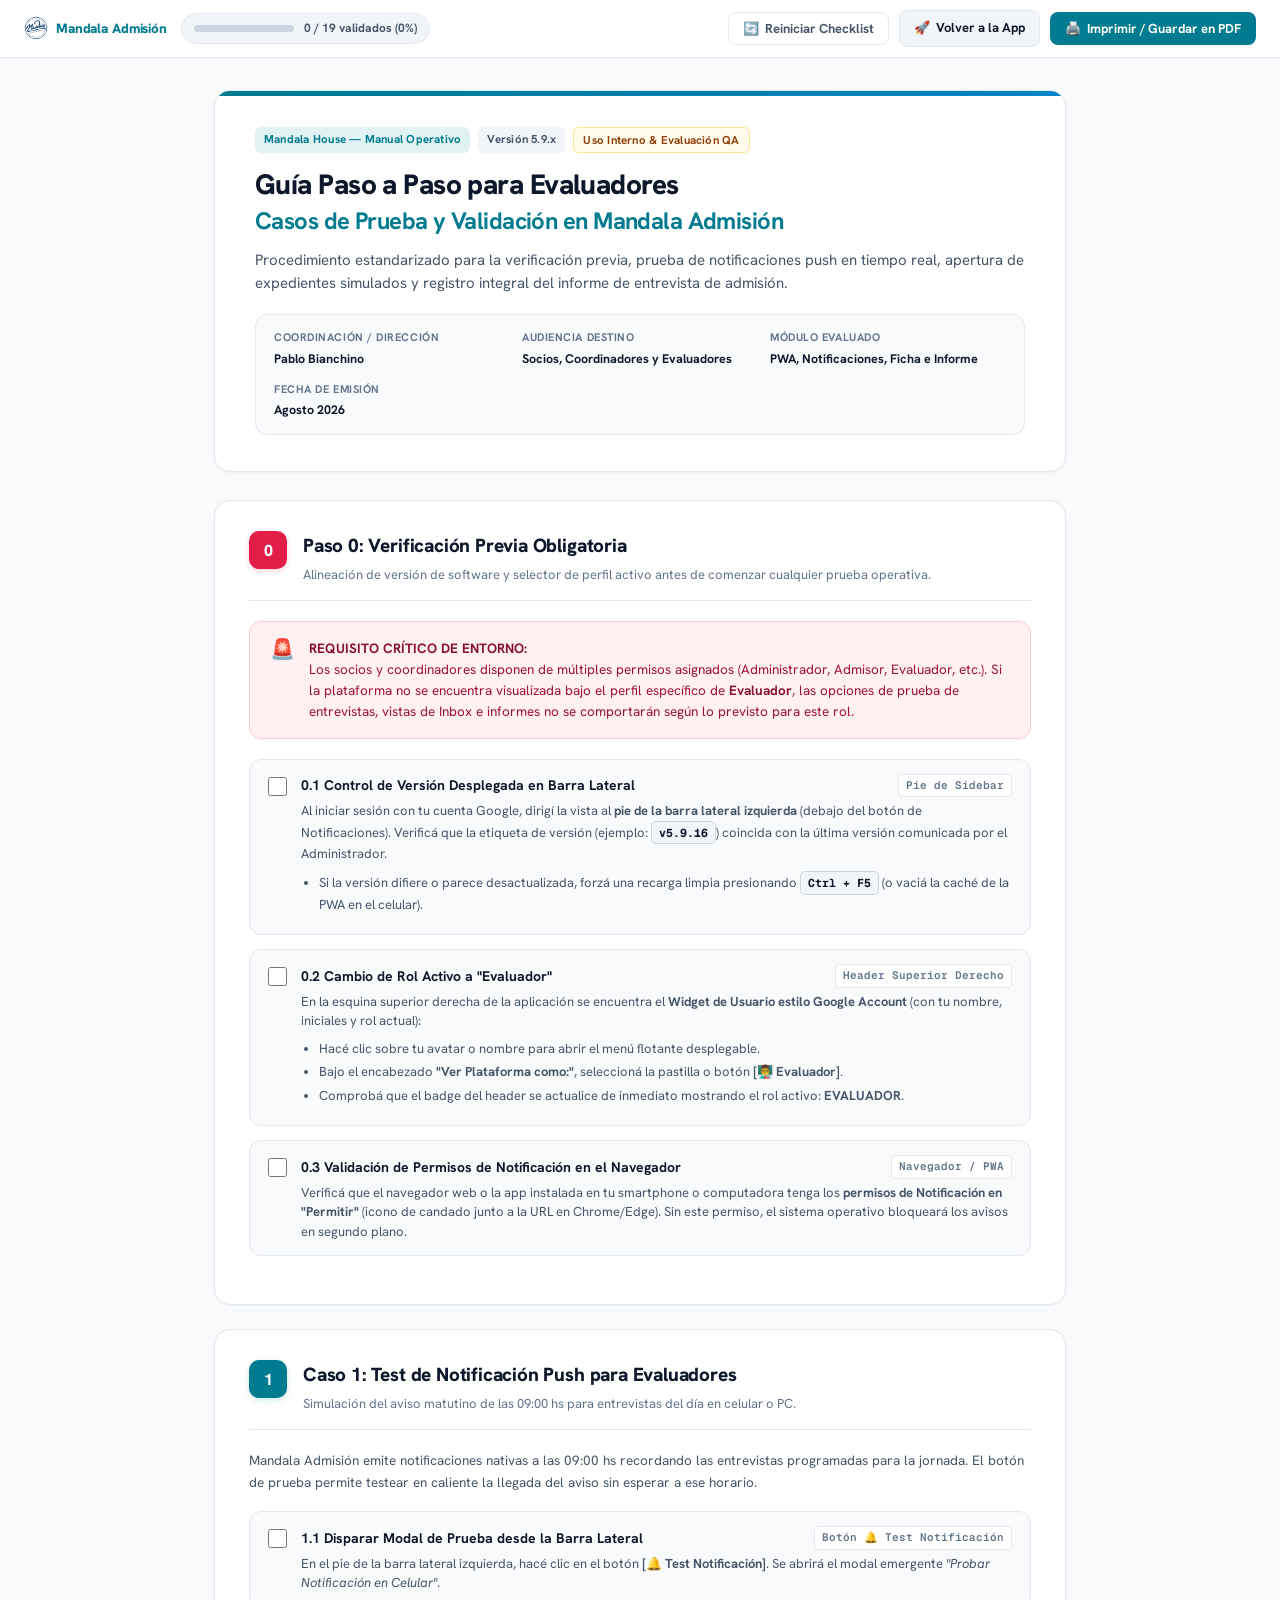
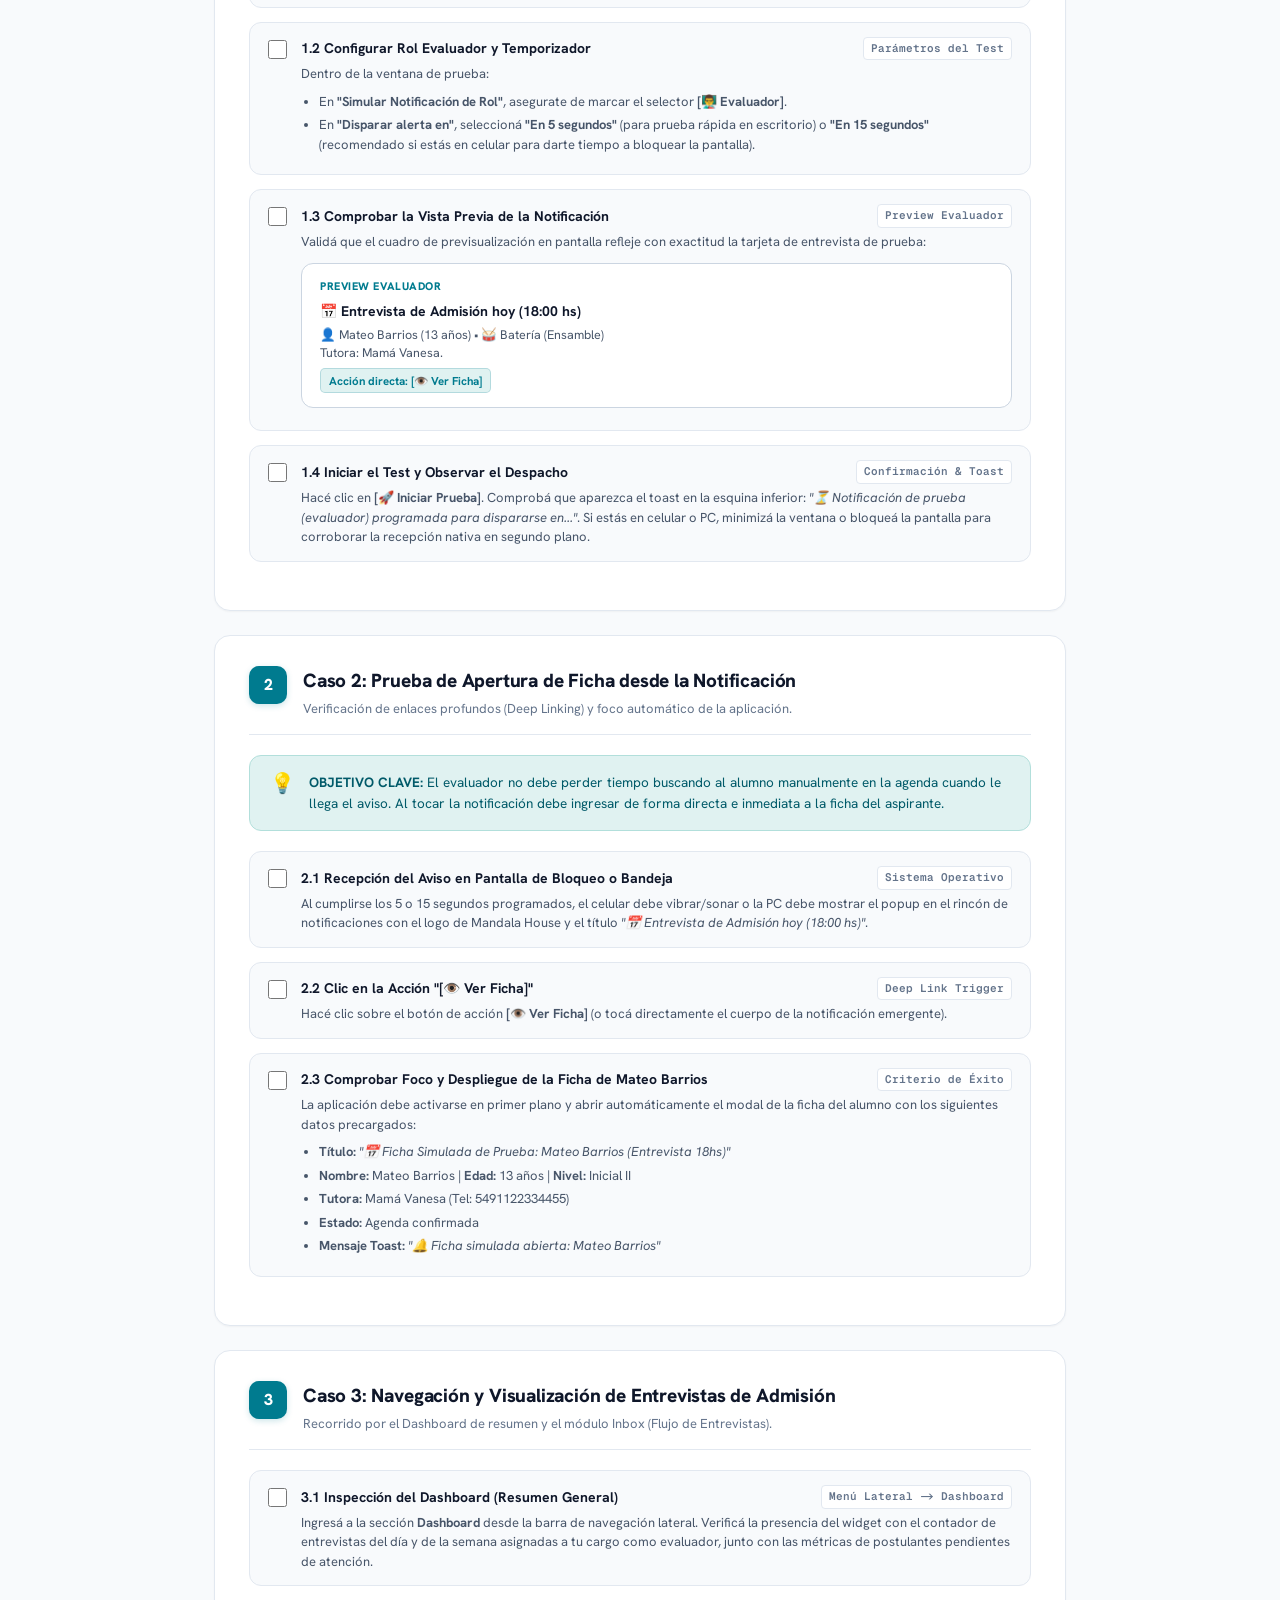
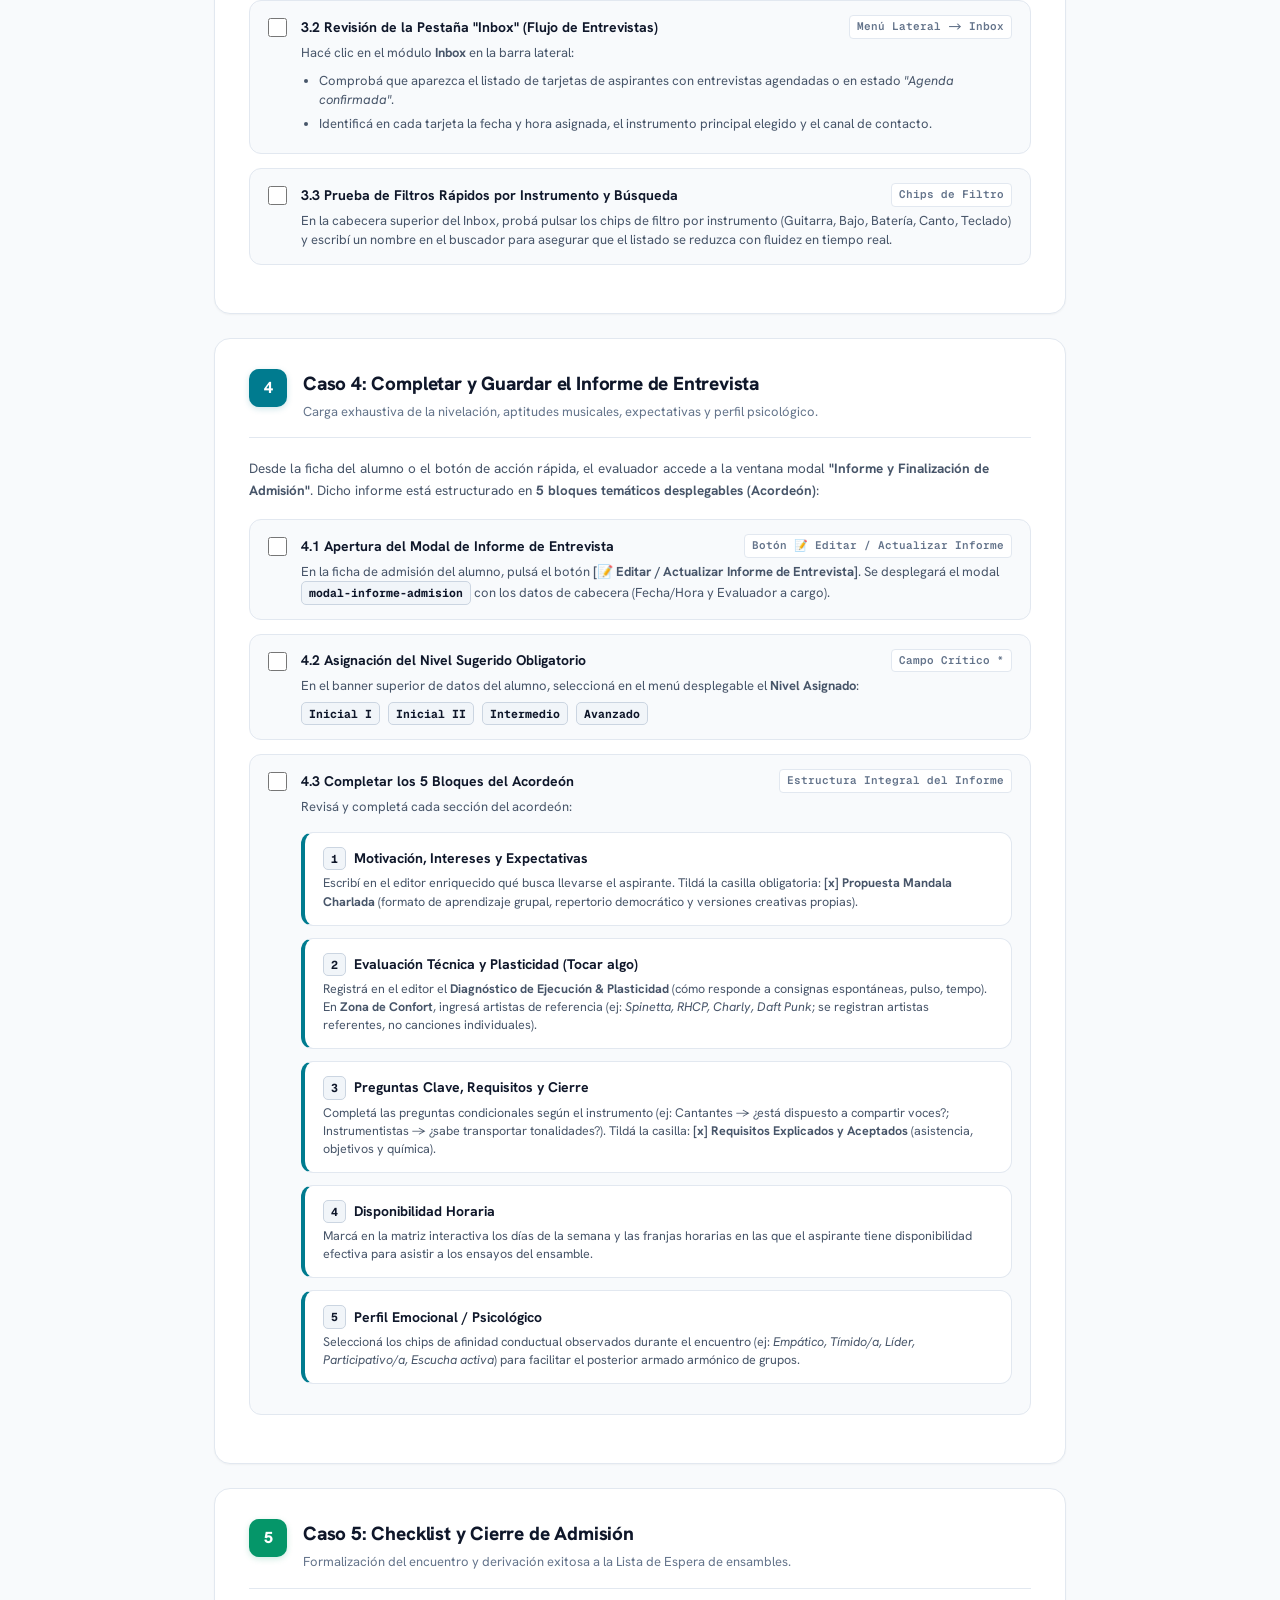
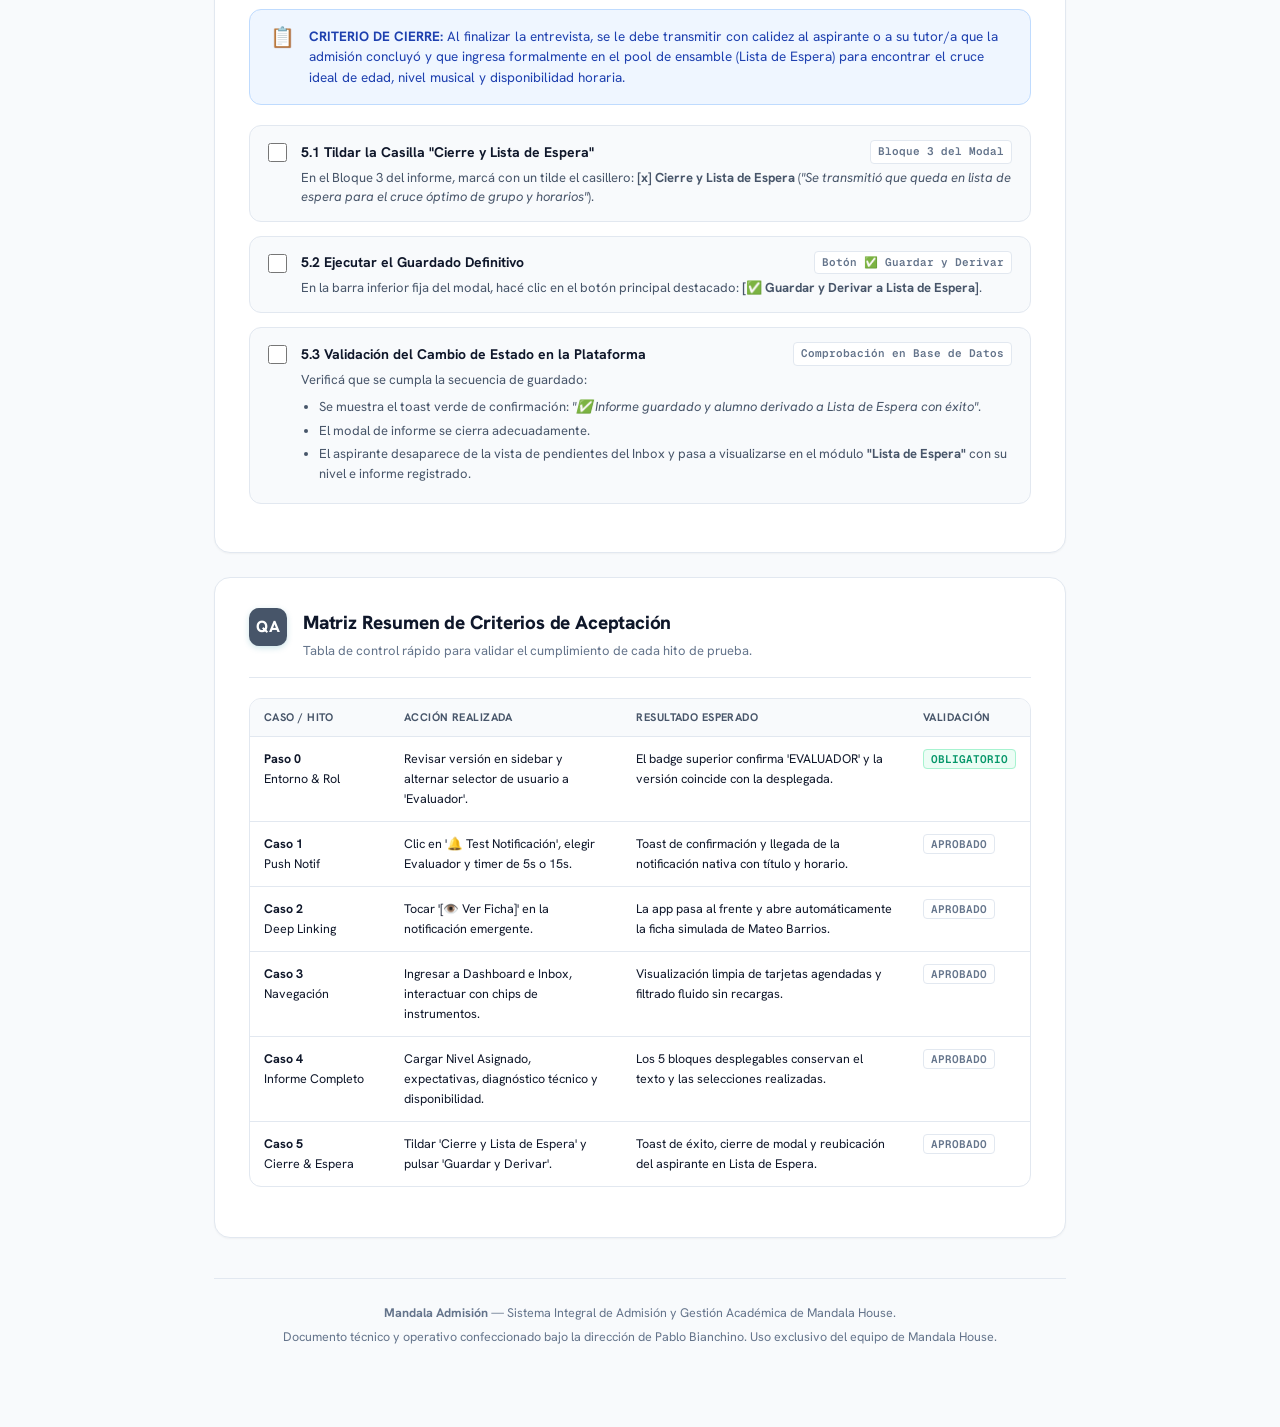
==== guia-evaluadores.html @ 327f8a22 "deploy: v5.9.17 - Apertura reactiva via postMessage en notificaciones móviles, remocion de auto-relo" ====
<!DOCTYPE html>
<html lang="es">
<head>
    <meta charset="UTF-8">
    <meta name="viewport" content="width=device-width, initial-scale=1.0">
    <title>Guía Paso a Paso para Evaluadores — Mandala Admisión</title>
    
    <link rel="icon" href="logo.png" type="image/png">
    
    <!-- Tipografía Google Fonts Moderna -->
    <link rel="preconnect" href="https://fonts.googleapis.com">
    <link rel="preconnect" href="https://fonts.gstatic.com" crossorigin>
    <link href="https://fonts.googleapis.com/css2?family=Hanken+Grotesk:wght@400;500;600;700;800&family=Geist+Mono:wght@400;500;700&display=swap" rel="stylesheet">
    
    <style>
        :root {
            --bg-main: #f8fafc;
            --bg-card: #ffffff;
            --border-color: #e2e8f0;
            --border-strong: #cbd5e1;
            --text-main: #0f172a;
            --text-secondary: #475569;
            --text-muted: #64748b;
            --text-light: #94a3b8;
            
            /* Mandala House Colors */
            --teal: #007b8f;
            --teal-dark: #005a69;
            --teal-light: #e0f2f1;
            --teal-glow: rgba(0, 123, 143, 0.12);
            --amber-bg: #fffbeb;
            --amber-border: #fde68a;
            --amber-text: #92400e;
            --blue-bg: #eff6ff;
            --blue-border: #bfdbfe;
            --blue-text: #1e40af;
            --emerald-bg: #ecfdf5;
            --emerald-border: #a7f3d0;
            --emerald-text: #065f46;
            --purple-bg: #faf5ff;
            --purple-border: #e9d5ff;
            --purple-text: #6b21a8;
            
            --radius-sm: 8px;
            --radius-md: 12px;
            --radius-lg: 16px;
            --shadow-sm: 0 1px 2px rgba(0, 0, 0, 0.04);
            --shadow-md: 0 4px 12px rgba(0, 0, 0, 0.05);
            --shadow-lg: 0 10px 25px rgba(0, 0, 0, 0.08);
        }

        * {
            box-sizing: border-box;
            margin: 0;
            padding: 0;
        }

        body {
            font-family: 'Hanken Grotesk', -apple-system, BlinkMacSystemFont, 'Segoe UI', Roboto, sans-serif;
            background-color: var(--bg-main);
            color: var(--text-main);
            line-height: 1.6;
            font-size: 14.5px;
            -webkit-font-smoothing: antialiased;
            padding-bottom: 80px;
        }

        code, pre, .mono {
            font-family: 'Geist Mono', monospace;
        }

        /* Top Sticky Floating Bar */
        .top-action-bar {
            position: sticky;
            top: 0;
            z-index: 1000;
            background: rgba(255, 255, 255, 0.92);
            backdrop-filter: blur(10px);
            border-bottom: 1px solid var(--border-color);
            padding: 10px 24px;
            display: flex;
            align-items: center;
            justify-content: space-between;
            gap: 16px;
            box-shadow: var(--shadow-sm);
        }

        .bar-left {
            display: flex;
            align-items: center;
            gap: 14px;
        }

        .brand-badge {
            display: flex;
            align-items: center;
            gap: 8px;
            font-weight: 800;
            font-size: 13.5px;
            color: var(--teal);
            letter-spacing: -0.01em;
        }

        .brand-badge img {
            width: 24px;
            height: 24px;
            border-radius: 6px;
            object-fit: cover;
        }

        .progress-wrapper {
            display: flex;
            align-items: center;
            gap: 10px;
            background: #f1f5f9;
            padding: 5px 12px;
            border-radius: 20px;
            border: 1px solid var(--border-color);
        }

        .progress-bar-track {
            width: 100px;
            height: 7px;
            background: #cbd5e1;
            border-radius: 10px;
            overflow: hidden;
        }

        .progress-bar-fill {
            height: 100%;
            background: var(--teal);
            width: 0%;
            transition: width 0.3s ease;
            border-radius: 10px;
        }

        .progress-text {
            font-size: 12px;
            font-weight: 700;
            color: var(--text-secondary);
        }

        .bar-actions {
            display: flex;
            align-items: center;
            gap: 10px;
        }

        .btn-action {
            display: inline-flex;
            align-items: center;
            gap: 6px;
            padding: 7px 14px;
            border-radius: 8px;
            font-size: 13px;
            font-weight: 700;
            font-family: inherit;
            cursor: pointer;
            transition: all 0.2s ease;
            border: 1px solid transparent;
            text-decoration: none;
        }

        .btn-print {
            background: var(--teal);
            color: #ffffff;
        }

        .btn-print:hover {
            background: var(--teal-dark);
            box-shadow: 0 2px 8px rgba(0, 123, 143, 0.25);
        }

        .btn-reset {
            background: #ffffff;
            color: var(--text-secondary);
            border-color: var(--border-color);
        }

        .btn-reset:hover {
            background: #f8fafc;
            color: var(--text-main);
        }

        .btn-back-app {
            background: #f1f5f9;
            color: var(--text-main);
            border-color: var(--border-color);
        }

        .btn-back-app:hover {
            background: #e2e8f0;
        }

        /* Container & Document Layout */
        .container {
            max-width: 900px;
            margin: 32px auto 0;
            padding: 0 24px;
        }

        /* Header Document Style Notion */
        .doc-header {
            background: #ffffff;
            border: 1px solid var(--border-color);
            border-radius: var(--radius-lg);
            padding: 36px 40px;
            margin-bottom: 28px;
            box-shadow: var(--shadow-sm);
            position: relative;
            overflow: hidden;
        }

        .doc-header::before {
            content: "";
            position: absolute;
            top: 0;
            left: 0;
            right: 0;
            height: 5px;
            background: linear-gradient(90deg, var(--teal), #0284c7);
        }

        .doc-meta-tags {
            display: flex;
            flex-wrap: wrap;
            gap: 8px;
            margin-bottom: 14px;
        }

        .meta-tag {
            font-size: 11.5px;
            font-weight: 700;
            padding: 3px 9px;
            border-radius: 6px;
            letter-spacing: 0.02em;
        }

        .tag-teal { background: var(--teal-light); color: var(--teal); }
        .tag-gray { background: #f1f5f9; color: var(--text-secondary); }
        .tag-amber { background: var(--amber-bg); color: var(--amber-text); border: 1px solid var(--amber-border); }

        .doc-title {
            font-size: 28px;
            font-weight: 800;
            color: var(--text-main);
            line-height: 1.25;
            margin-bottom: 12px;
            letter-spacing: -0.02em;
        }

        .doc-subtitle {
            font-size: 15px;
            color: var(--text-secondary);
            margin-bottom: 20px;
            line-height: 1.5;
        }

        .doc-info-grid {
            display: grid;
            grid-template-columns: repeat(auto-fit, minmax(200px, 1fr));
            gap: 12px;
            background: #f8fafc;
            border: 1px solid var(--border-color);
            border-radius: var(--radius-md);
            padding: 14px 18px;
            font-size: 12.5px;
        }

        .info-col strong {
            display: block;
            color: var(--text-muted);
            font-size: 11px;
            text-transform: uppercase;
            letter-spacing: 0.05em;
            margin-bottom: 2px;
        }

        .info-col span {
            color: var(--text-main);
            font-weight: 700;
        }

        /* Callouts / Alerts Notion Style */
        .callout {
            border-radius: var(--radius-md);
            padding: 16px 20px;
            margin: 20px 0;
            display: flex;
            gap: 14px;
            align-items: flex-start;
            border: 1px solid;
            font-size: 13.5px;
            line-height: 1.55;
        }

        .callout-icon {
            font-size: 20px;
            line-height: 1;
            flex-shrink: 0;
            margin-top: 1px;
        }

        .callout-content {
            flex-grow: 1;
        }

        .callout-critical {
            background: #fff1f2;
            border-color: #fecdd3;
            color: #9f1239;
        }
        .callout-critical strong { color: #881337; }

        .callout-warning {
            background: var(--amber-bg);
            border-color: var(--amber-border);
            color: var(--amber-text);
        }

        .callout-tip {
            background: var(--teal-light);
            border-color: #b2dfdb;
            color: var(--teal-dark);
        }

        .callout-info {
            background: var(--blue-bg);
            border-color: var(--blue-border);
            color: var(--blue-text);
        }

        /* Section Cards */
        .guide-section {
            background: var(--bg-card);
            border: 1px solid var(--border-color);
            border-radius: var(--radius-lg);
            padding: 30px 34px;
            margin-bottom: 24px;
            box-shadow: var(--shadow-sm);
            transition: border-color 0.2s ease;
        }

        .guide-section:hover {
            border-color: var(--border-strong);
        }

        .section-header {
            display: flex;
            align-items: flex-start;
            gap: 16px;
            margin-bottom: 20px;
            padding-bottom: 16px;
            border-bottom: 1px solid var(--border-color);
        }

        .section-badge {
            width: 38px;
            height: 38px;
            border-radius: 10px;
            background: var(--teal);
            color: #ffffff;
            display: flex;
            align-items: center;
            justify-content: center;
            font-weight: 800;
            font-size: 16px;
            flex-shrink: 0;
            box-shadow: 0 2px 6px rgba(0, 123, 143, 0.2);
        }

        .section-badge.critical {
            background: #e11d48;
            box-shadow: 0 2px 6px rgba(225, 29, 72, 0.2);
        }

        .section-badge.success {
            background: #059669;
            box-shadow: 0 2px 6px rgba(5, 150, 105, 0.2);
        }

        .section-title-wrap {
            flex-grow: 1;
        }

        .section-title {
            font-size: 19px;
            font-weight: 800;
            color: var(--text-main);
            margin-bottom: 4px;
            letter-spacing: -0.01em;
        }

        .section-subtitle {
            font-size: 13px;
            color: var(--text-muted);
            line-height: 1.4;
        }

        /* Step Item & Interactive Checkboxes */
        .step-list {
            display: flex;
            flex-direction: column;
            gap: 14px;
            margin: 18px 0;
        }

        .step-item {
            display: flex;
            gap: 14px;
            align-items: flex-start;
            padding: 14px 18px;
            background: #f8fafc;
            border: 1px solid var(--border-color);
            border-radius: var(--radius-md);
            transition: all 0.2s ease;
        }

        .step-item:hover {
            background: #ffffff;
            border-color: #cbd5e1;
            box-shadow: var(--shadow-sm);
        }

        .step-item.checked {
            background: #f0fdf4;
            border-color: #bbf7d0;
        }

        .step-item.checked .step-label {
            color: #166534;
        }

        .step-checkbox {
            margin-top: 3px;
            width: 19px;
            height: 19px;
            cursor: pointer;
            accent-color: var(--teal);
            flex-shrink: 0;
        }

        .step-body {
            flex-grow: 1;
        }

        .step-label {
            font-size: 14px;
            font-weight: 700;
            color: var(--text-main);
            margin-bottom: 4px;
            display: flex;
            align-items: center;
            justify-content: space-between;
            gap: 10px;
        }

        .step-tag {
            font-size: 11px;
            font-weight: 600;
            font-family: 'Geist Mono', monospace;
            background: #ffffff;
            border: 1px solid var(--border-color);
            padding: 2px 7px;
            border-radius: 4px;
            color: var(--text-muted);
        }

        .step-item.checked .step-tag {
            background: #dcfce7;
            border-color: #86efac;
            color: #15803d;
        }

        .step-desc {
            font-size: 13px;
            color: var(--text-secondary);
            line-height: 1.5;
        }

        .step-desc ul {
            margin: 8px 0 6px 18px;
        }

        .step-desc li {
            margin-bottom: 4px;
        }

        /* Mockup Visual Boxes */
        .mockup-box {
            background: #ffffff;
            border: 1px solid #cbd5e1;
            border-radius: var(--radius-md);
            padding: 14px 18px;
            margin: 12px 0 8px;
            font-size: 13px;
        }

        .mockup-header {
            font-size: 11px;
            font-weight: 800;
            text-transform: uppercase;
            letter-spacing: 0.05em;
            color: var(--teal);
            margin-bottom: 6px;
            display: flex;
            align-items: center;
            gap: 6px;
        }

        .mockup-title {
            font-size: 14px;
            font-weight: 700;
            color: var(--text-main);
            margin-bottom: 4px;
        }

        .mockup-body {
            font-size: 12.5px;
            color: var(--text-secondary);
            line-height: 1.45;
        }

        .mockup-action-badge {
            display: inline-block;
            margin-top: 6px;
            font-size: 11.5px;
            font-weight: 700;
            color: var(--teal);
            background: var(--teal-light);
            padding: 3px 8px;
            border-radius: 5px;
            border: 1px solid rgba(0, 123, 143, 0.2);
        }

        .pill-key {
            display: inline-block;
            background: #f1f5f9;
            border: 1px solid #cbd5e1;
            border-radius: 5px;
            padding: 2px 7px;
            font-size: 11.5px;
            font-weight: 700;
            color: var(--text-main);
            font-family: 'Geist Mono', monospace;
        }

        /* Accordion Structure Grid (Bloques del Informe) */
        .accordion-grid {
            display: grid;
            grid-template-columns: 1fr;
            gap: 12px;
            margin: 16px 0;
        }

        .accordion-item-card {
            border: 1px solid var(--border-color);
            border-radius: var(--radius-md);
            padding: 14px 18px;
            background: #ffffff;
            border-left: 4px solid var(--teal);
        }

        .accordion-item-card h4 {
            font-size: 14px;
            font-weight: 700;
            color: var(--text-main);
            margin-bottom: 4px;
            display: flex;
            align-items: center;
            gap: 8px;
        }

        .accordion-item-card p {
            font-size: 12.5px;
            color: var(--text-secondary);
            line-height: 1.45;
            margin: 0;
        }

        /* QA Matrix Table */
        .qa-table-wrap {
            overflow-x: auto;
            margin: 20px 0;
            border: 1px solid var(--border-color);
            border-radius: var(--radius-md);
        }

        .qa-table {
            width: 100%;
            border-collapse: collapse;
            font-size: 12.5px;
            text-align: left;
        }

        .qa-table th {
            background: #f8fafc;
            padding: 10px 14px;
            font-weight: 700;
            color: var(--text-secondary);
            border-bottom: 1px solid var(--border-color);
            text-transform: uppercase;
            font-size: 11px;
            letter-spacing: 0.04em;
        }

        .qa-table td {
            padding: 12px 14px;
            border-bottom: 1px solid var(--border-color);
            color: var(--text-main);
            vertical-align: top;
        }

        .qa-table tr:last-child td {
            border-bottom: none;
        }

        .qa-table tr:hover td {
            background: #fcfdfe;
        }

        /* Footer */
        .guide-footer {
            margin-top: 40px;
            text-align: center;
            font-size: 12.5px;
            color: var(--text-muted);
            border-top: 1px solid var(--border-color);
            padding-top: 24px;
        }

        /* PRINT STYLES OPTIMIZATION FOR CLEAN A4 PDF */
        @media print {
            @page {
                size: A4 portrait;
                margin: 14mm 12mm 14mm 12mm;
            }

            body {
                background: #ffffff !important;
                color: #000000 !important;
                font-size: 11pt;
                line-height: 1.4;
                padding: 0 !important;
            }

            .top-action-bar, 
            .btn-action, 
            .bar-actions,
            .progress-wrapper,
            #btn-reiniciar-flotante {
                display: none !important;
            }

            .container {
                max-width: 100% !important;
                margin: 0 !important;
                padding: 0 !important;
            }

            .doc-header {
                border: 1px solid #ccc !important;
                border-radius: 8px !important;
                padding: 14px 18px !important;
                margin-bottom: 14px !important;
                box-shadow: none !important;
                page-break-inside: avoid;
            }

            .doc-title {
                font-size: 18pt !important;
                margin-bottom: 6px !important;
            }

            .doc-subtitle {
                font-size: 10.5pt !important;
                margin-bottom: 10px !important;
            }

            .doc-info-grid {
                padding: 6px 10px !important;
                gap: 8px !important;
                background: #f9f9f9 !important;
                border-color: #ddd !important;
            }

            .guide-section {
                border: 1px solid #ccc !important;
                border-radius: 8px !important;
                padding: 14px 16px !important;
                margin-bottom: 14px !important;
                box-shadow: none !important;
                page-break-inside: avoid;
            }

            .section-header {
                margin-bottom: 10px !important;
                padding-bottom: 8px !important;
            }

            .section-badge {
                width: 28px !important;
                height: 28px !important;
                font-size: 12pt !important;
                -webkit-print-color-adjust: exact;
                print-color-adjust: exact;
            }

            .section-title {
                font-size: 13.5pt !important;
            }

            .callout {
                border: 1px solid #ccc !important;
                padding: 8px 12px !important;
                margin: 8px 0 !important;
                page-break-inside: avoid;
                -webkit-print-color-adjust: exact;
                print-color-adjust: exact;
            }

            .step-item {
                padding: 6px 10px !important;
                background: #ffffff !important;
                border: 1px solid #ddd !important;
                page-break-inside: avoid;
                margin-bottom: 5px !important;
            }

            .step-checkbox {
                width: 14px !important;
                height: 14px !important;
            }

            .mockup-box {
                border: 1px solid #aaa !important;
                padding: 6px 10px !important;
                page-break-inside: avoid;
            }

            .accordion-item-card {
                padding: 6px 10px !important;
                border-left-width: 3px !important;
                page-break-inside: avoid;
            }

            .qa-table th, .qa-table td {
                padding: 5px 8px !important;
                font-size: 9pt !important;
            }

            .guide-footer {
                margin-top: 16px !important;
                padding-top: 10px !important;
                font-size: 8.5pt !important;
            }
        }
    </style>
</head>
<body>

    <!-- BARRA SUPERIOR FIJA / ACCIONES RÁPIDAS -->
    <header class="top-action-bar">
        <div class="bar-left">
            <div class="brand-badge">
                <img src="logo.png" alt="Logo" onerror="this.style.display='none'">
                <span>Mandala Admisión</span>
            </div>
            <div class="progress-wrapper">
                <div class="progress-bar-track">
                    <div class="progress-bar-fill" id="progress-fill"></div>
                </div>
                <span class="progress-text" id="progress-text">0 / 19 validados (0%)</span>
            </div>
        </div>

        <div class="bar-actions">
            <button type="button" class="btn-action btn-reset" onclick="resetChecklist()" title="Restablecer todas las casillas marcadas">
                <span>🔄</span> Reiniciar Checklist
            </button>
            <a href="index.html" class="btn-action btn-back-app" title="Ir a la aplicación Mandala Admisión">
                <span>🚀</span> Volver a la App
            </a>
            <button type="button" class="btn-action btn-print" onclick="window.print()" title="Generar PDF A4 o imprimir esta guía">
                <span>🖨️</span> Imprimir / Guardar en PDF
            </button>
        </div>
    </header>

    <div class="container">

        <!-- ENCABEZADO NOTION / GOOGLE STYLE -->
        <div class="doc-header">
            <div class="doc-meta-tags">
                <span class="meta-tag tag-teal">Mandala House — Manual Operativo</span>
                <span class="meta-tag tag-gray">Versión 5.9.x</span>
                <span class="meta-tag tag-amber">Uso Interno & Evaluación QA</span>
            </div>
            <h1 class="doc-title">Guía Paso a Paso para Evaluadores<br><span style="color:var(--teal); font-weight:700; font-size:0.85em;">Casos de Prueba y Validación en Mandala Admisión</span></h1>
            <p class="doc-subtitle">
                Procedimiento estandarizado para la verificación previa, prueba de notificaciones push en tiempo real, apertura de expedientes simulados y registro integral del informe de entrevista de admisión.
            </p>

            <div class="doc-info-grid">
                <div class="info-col">
                    <strong>Coordinación / Dirección</strong>
                    <span>Pablo Bianchino</span>
                </div>
                <div class="info-col">
                    <strong>Audiencia Destino</strong>
                    <span>Socios, Coordinadores y Evaluadores</span>
                </div>
                <div class="info-col">
                    <strong>Módulo Evaluado</strong>
                    <span>PWA, Notificaciones, Ficha e Informe</span>
                </div>
                <div class="info-col">
                    <strong>Fecha de Emisión</strong>
                    <span>Agosto 2026</span>
                </div>
            </div>
        </div>

        <!-- ============================================================== -->
        <!-- PASO 0: VERIFICACIÓN PREVIA (CRÍTICO) -->
        <!-- ============================================================== -->
        <section class="guide-section" id="paso-0">
            <div class="section-header">
                <div class="section-badge critical">0</div>
                <div class="section-title-wrap">
                    <h2 class="section-title">Paso 0: Verificación Previa Obligatoria</h2>
                    <p class="section-subtitle">Alineación de versión de software y selector de perfil activo antes de comenzar cualquier prueba operativa.</p>
                </div>
            </div>

            <div class="callout callout-critical">
                <div class="callout-icon">🚨</div>
                <div class="callout-content">
                    <strong>REQUISITO CRÍTICO DE ENTORNO:</strong><br>
                    Los socios y coordinadores disponen de múltiples permisos asignados (Administrador, Admisor, Evaluador, etc.). Si la plataforma no se encuentra visualizada bajo el perfil específico de <strong>Evaluador</strong>, las opciones de prueba de entrevistas, vistas de Inbox e informes no se comportarán según lo previsto para este rol.
                </div>
            </div>

            <div class="step-list">
                <!-- 0.1 -->
                <div class="step-item" id="item-0-1">
                    <input type="checkbox" class="step-checkbox" onchange="toggleStep('item-0-1')">
                    <div class="step-body">
                        <div class="step-label">
                            <span>0.1 Control de Versión Desplegada en Barra Lateral</span>
                            <span class="step-tag">Pie de Sidebar</span>
                        </div>
                        <div class="step-desc">
                            Al iniciar sesión con tu cuenta Google, dirigí la vista al <strong>pie de la barra lateral izquierda</strong> (debajo del botón de Notificaciones). Verificá que la etiqueta de versión (ejemplo: <span class="pill-key">v5.9.16</span>) coincida con la última versión comunicada por el Administrador.
                            <ul>
                                <li>Si la versión difiere o parece desactualizada, forzá una recarga limpia presionando <span class="pill-key">Ctrl + F5</span> (o vaciá la caché de la PWA en el celular).</li>
                            </ul>
                        </div>
                    </div>
                </div>

                <!-- 0.2 -->
                <div class="step-item" id="item-0-2">
                    <input type="checkbox" class="step-checkbox" onchange="toggleStep('item-0-2')">
                    <div class="step-body">
                        <div class="step-label">
                            <span>0.2 Cambio de Rol Activo a "Evaluador"</span>
                            <span class="step-tag">Header Superior Derecho</span>
                        </div>
                        <div class="step-desc">
                            En la esquina superior derecha de la aplicación se encuentra el <strong>Widget de Usuario estilo Google Account</strong> (con tu nombre, iniciales y rol actual):
                            <ul>
                                <li>Hacé clic sobre tu avatar o nombre para abrir el menú flotante desplegable.</li>
                                <li>Bajo el encabezado <strong>"Ver Plataforma como:"</strong>, seleccioná la pastilla o botón <strong>[👨‍🏫 Evaluador]</strong>.</li>
                                <li>Comprobá que el badge del header se actualice de inmediato mostrando el rol activo: <strong>EVALUADOR</strong>.</li>
                            </ul>
                        </div>
                    </div>
                </div>

                <!-- 0.3 -->
                <div class="step-item" id="item-0-3">
                    <input type="checkbox" class="step-checkbox" onchange="toggleStep('item-0-3')">
                    <div class="step-body">
                        <div class="step-label">
                            <span>0.3 Validación de Permisos de Notificación en el Navegador</span>
                            <span class="step-tag">Navegador / PWA</span>
                        </div>
                        <div class="step-desc">
                            Verificá que el navegador web o la app instalada en tu smartphone o computadora tenga los <strong>permisos de Notificación en "Permitir"</strong> (icono de candado junto a la URL en Chrome/Edge). Sin este permiso, el sistema operativo bloqueará los avisos en segundo plano.
                        </div>
                    </div>
                </div>
            </div>
        </section>

        <!-- ============================================================== -->
        <!-- CASO 1: TEST DE NOTIFICACIÓN PUSH -->
        <!-- ============================================================== -->
        <section class="guide-section" id="caso-1">
            <div class="section-header">
                <div class="section-badge">1</div>
                <div class="section-title-wrap">
                    <h2 class="section-title">Caso 1: Test de Notificación Push para Evaluadores</h2>
                    <p class="section-subtitle">Simulación del aviso matutino de las 09:00 hs para entrevistas del día en celular o PC.</p>
                </div>
            </div>

            <p style="font-size:13.5px; color:var(--text-secondary); margin-bottom:14px;">
                Mandala Admisión emite notificaciones nativas a las 09:00 hs recordando las entrevistas programadas para la jornada. El botón de prueba permite testear en caliente la llegada del aviso sin esperar a ese horario.
            </p>

            <div class="step-list">
                <!-- 1.1 -->
                <div class="step-item" id="item-1-1">
                    <input type="checkbox" class="step-checkbox" onchange="toggleStep('item-1-1')">
                    <div class="step-body">
                        <div class="step-label">
                            <span>1.1 Disparar Modal de Prueba desde la Barra Lateral</span>
                            <span class="step-tag">Botón 🔔 Test Notificación</span>
                        </div>
                        <div class="step-desc">
                            En el pie de la barra lateral izquierda, hacé clic en el botón <strong>[🔔 Test Notificación]</strong>. Se abrirá el modal emergente <em>"Probar Notificación en Celular"</em>.
                        </div>
                    </div>
                </div>

                <!-- 1.2 -->
                <div class="step-item" id="item-1-2">
                    <input type="checkbox" class="step-checkbox" onchange="toggleStep('item-1-2')">
                    <div class="step-body">
                        <div class="step-label">
                            <span>1.2 Configurar Rol Evaluador y Temporizador</span>
                            <span class="step-tag">Parámetros del Test</span>
                        </div>
                        <div class="step-desc">
                            Dentro de la ventana de prueba:
                            <ul>
                                <li>En <strong>"Simular Notificación de Rol"</strong>, asegurate de marcar el selector <strong>[👨‍🏫 Evaluador]</strong>.</li>
                                <li>En <strong>"Disparar alerta en"</strong>, seleccioná <strong>"En 5 segundos"</strong> (para prueba rápida en escritorio) o <strong>"En 15 segundos"</strong> (recomendado si estás en celular para darte tiempo a bloquear la pantalla).</li>
                            </ul>
                        </div>
                    </div>
                </div>

                <!-- 1.3 -->
                <div class="step-item" id="item-1-3">
                    <input type="checkbox" class="step-checkbox" onchange="toggleStep('item-1-3')">
                    <div class="step-body">
                        <div class="step-label">
                            <span>1.3 Comprobar la Vista Previa de la Notificación</span>
                            <span class="step-tag">Preview Evaluador</span>
                        </div>
                        <div class="step-desc">
                            Validá que el cuadro de previsualización en pantalla refleje con exactitud la tarjeta de entrevista de prueba:
                            
                            <div class="mockup-box">
                                <div class="mockup-header">PREVIEW EVALUADOR</div>
                                <div class="mockup-title">📅 Entrevista de Admisión hoy (18:00 hs)</div>
                                <div class="mockup-body">
                                    👤 Mateo Barrios (13 años) • 🥁 Batería (Ensamble)<br>
                                    Tutora: Mamá Vanesa.
                                </div>
                                <span class="mockup-action-badge">Acción directa: [👁️ Ver Ficha]</span>
                            </div>
                        </div>
                    </div>
                </div>

                <!-- 1.4 -->
                <div class="step-item" id="item-1-4">
                    <input type="checkbox" class="step-checkbox" onchange="toggleStep('item-1-4')">
                    <div class="step-body">
                        <div class="step-label">
                            <span>1.4 Iniciar el Test y Observar el Despacho</span>
                            <span class="step-tag">Confirmación & Toast</span>
                        </div>
                        <div class="step-desc">
                            Hacé clic en <strong>[🚀 Iniciar Prueba]</strong>. Comprobá que aparezca el toast en la esquina inferior: <em>"⏳ Notificación de prueba (evaluador) programada para dispararse en..."</em>. Si estás en celular o PC, minimizá la ventana o bloqueá la pantalla para corroborar la recepción nativa en segundo plano.
                        </div>
                    </div>
                </div>
            </div>
        </section>

        <!-- ============================================================== -->
        <!-- CASO 2: APERTURA DE FICHA DESDE LA NOTIFICACIÓN -->
        <!-- ============================================================== -->
        <section class="guide-section" id="caso-2">
            <div class="section-header">
                <div class="section-badge">2</div>
                <div class="section-title-wrap">
                    <h2 class="section-title">Caso 2: Prueba de Apertura de Ficha desde la Notificación</h2>
                    <p class="section-subtitle">Verificación de enlaces profundos (Deep Linking) y foco automático de la aplicación.</p>
                </div>
            </div>

            <div class="callout callout-tip">
                <div class="callout-icon">💡</div>
                <div class="callout-content">
                    <strong>OBJETIVO CLAVE:</strong> El evaluador no debe perder tiempo buscando al alumno manualmente en la agenda cuando le llega el aviso. Al tocar la notificación debe ingresar de forma directa e inmediata a la ficha del aspirante.
                </div>
            </div>

            <div class="step-list">
                <!-- 2.1 -->
                <div class="step-item" id="item-2-1">
                    <input type="checkbox" class="step-checkbox" onchange="toggleStep('item-2-1')">
                    <div class="step-body">
                        <div class="step-label">
                            <span>2.1 Recepción del Aviso en Pantalla de Bloqueo o Bandeja</span>
                            <span class="step-tag">Sistema Operativo</span>
                        </div>
                        <div class="step-desc">
                            Al cumplirse los 5 o 15 segundos programados, el celular debe vibrar/sonar o la PC debe mostrar el popup en el rincón de notificaciones con el logo de Mandala House y el título <em>"📅 Entrevista de Admisión hoy (18:00 hs)"</em>.
                        </div>
                    </div>
                </div>

                <!-- 2.2 -->
                <div class="step-item" id="item-2-2">
                    <input type="checkbox" class="step-checkbox" onchange="toggleStep('item-2-2')">
                    <div class="step-body">
                        <div class="step-label">
                            <span>2.2 Clic en la Acción "[👁️ Ver Ficha]"</span>
                            <span class="step-tag">Deep Link Trigger</span>
                        </div>
                        <div class="step-desc">
                            Hacé clic sobre el botón de acción <strong>[👁️ Ver Ficha]</strong> (o tocá directamente el cuerpo de la notificación emergente).
                        </div>
                    </div>
                </div>

                <!-- 2.3 -->
                <div class="step-item" id="item-2-3">
                    <input type="checkbox" class="step-checkbox" onchange="toggleStep('item-2-3')">
                    <div class="step-body">
                        <div class="step-label">
                            <span>2.3 Comprobar Foco y Despliegue de la Ficha de Mateo Barrios</span>
                            <span class="step-tag">Criterio de Éxito</span>
                        </div>
                        <div class="step-desc">
                            La aplicación debe activarse en primer plano y abrir automáticamente el modal de la ficha del alumno con los siguientes datos precargados:
                            <ul>
                                <li><strong>Título:</strong> <em>"📅 Ficha Simulada de Prueba: Mateo Barrios (Entrevista 18hs)"</em></li>
                                <li><strong>Nombre:</strong> Mateo Barrios | <strong>Edad:</strong> 13 años | <strong>Nivel:</strong> Inicial II</li>
                                <li><strong>Tutora:</strong> Mamá Vanesa (Tel: 5491122334455)</li>
                                <li><strong>Estado:</strong> Agenda confirmada</li>
                                <li><strong>Mensaje Toast:</strong> <em>"🔔 Ficha simulada abierta: Mateo Barrios"</em></li>
                            </ul>
                        </div>
                    </div>
                </div>
            </div>
        </section>

        <!-- ============================================================== -->
        <!-- CASO 3: NAVEGACIÓN Y VISUALIZACIÓN DE ENTREVISTAS -->
        <!-- ============================================================== -->
        <section class="guide-section" id="caso-3">
            <div class="section-header">
                <div class="section-badge">3</div>
                <div class="section-title-wrap">
                    <h2 class="section-title">Caso 3: Navegación y Visualización de Entrevistas de Admisión</h2>
                    <p class="section-subtitle">Recorrido por el Dashboard de resumen y el módulo Inbox (Flujo de Entrevistas).</p>
                </div>
            </div>

            <div class="step-list">
                <!-- 3.1 -->
                <div class="step-item" id="item-3-1">
                    <input type="checkbox" class="step-checkbox" onchange="toggleStep('item-3-1')">
                    <div class="step-body">
                        <div class="step-label">
                            <span>3.1 Inspección del Dashboard (Resumen General)</span>
                            <span class="step-tag">Menú Lateral -> Dashboard</span>
                        </div>
                        <div class="step-desc">
                            Ingresá a la sección <strong>Dashboard</strong> desde la barra de navegación lateral. Verificá la presencia del widget con el contador de entrevistas del día y de la semana asignadas a tu cargo como evaluador, junto con las métricas de postulantes pendientes de atención.
                        </div>
                    </div>
                </div>

                <!-- 3.2 -->
                <div class="step-item" id="item-3-2">
                    <input type="checkbox" class="step-checkbox" onchange="toggleStep('item-3-2')">
                    <div class="step-body">
                        <div class="step-label">
                            <span>3.2 Revisión de la Pestaña "Inbox" (Flujo de Entrevistas)</span>
                            <span class="step-tag">Menú Lateral -> Inbox</span>
                        </div>
                        <div class="step-desc">
                            Hacé clic en el módulo <strong>Inbox</strong> en la barra lateral:
                            <ul>
                                <li>Comprobá que aparezca el listado de tarjetas de aspirantes con entrevistas agendadas o en estado <em>"Agenda confirmada"</em>.</li>
                                <li>Identificá en cada tarjeta la fecha y hora asignada, el instrumento principal elegido y el canal de contacto.</li>
                            </ul>
                        </div>
                    </div>
                </div>

                <!-- 3.3 -->
                <div class="step-item" id="item-3-3">
                    <input type="checkbox" class="step-checkbox" onchange="toggleStep('item-3-3')">
                    <div class="step-body">
                        <div class="step-label">
                            <span>3.3 Prueba de Filtros Rápidos por Instrumento y Búsqueda</span>
                            <span class="step-tag">Chips de Filtro</span>
                        </div>
                        <div class="step-desc">
                            En la cabecera superior del Inbox, probá pulsar los chips de filtro por instrumento (Guitarra, Bajo, Batería, Canto, Teclado) y escribí un nombre en el buscador para asegurar que el listado se reduzca con fluidez en tiempo real.
                        </div>
                    </div>
                </div>
            </div>
        </section>

        <!-- ============================================================== -->
        <!-- CASO 4: COMPLETAR Y GUARDAR EL INFORME DE ENTREVISTA -->
        <!-- ============================================================== -->
        <section class="guide-section" id="caso-4">
            <div class="section-header">
                <div class="section-badge">4</div>
                <div class="section-title-wrap">
                    <h2 class="section-title">Caso 4: Completar y Guardar el Informe de Entrevista</h2>
                    <p class="section-subtitle">Carga exhaustiva de la nivelación, aptitudes musicales, expectativas y perfil psicológico.</p>
                </div>
            </div>

            <p style="font-size:13.5px; color:var(--text-secondary); margin-bottom:14px;">
                Desde la ficha del alumno o el botón de acción rápida, el evaluador accede a la ventana modal <strong>"Informe y Finalización de Admisión"</strong>. Dicho informe está estructurado en <strong>5 bloques temáticos desplegables (Acordeón)</strong>:
            </p>

            <div class="step-list">
                <!-- 4.1 -->
                <div class="step-item" id="item-4-1">
                    <input type="checkbox" class="step-checkbox" onchange="toggleStep('item-4-1')">
                    <div class="step-body">
                        <div class="step-label">
                            <span>4.1 Apertura del Modal de Informe de Entrevista</span>
                            <span class="step-tag">Botón 📝 Editar / Actualizar Informe</span>
                        </div>
                        <div class="step-desc">
                            En la ficha de admisión del alumno, pulsá el botón <strong>[📝 Editar / Actualizar Informe de Entrevista]</strong>. Se desplegará el modal <span class="pill-key">modal-informe-admision</span> con los datos de cabecera (Fecha/Hora y Evaluador a cargo).
                        </div>
                    </div>
                </div>

                <!-- 4.2 -->
                <div class="step-item" id="item-4-2">
                    <input type="checkbox" class="step-checkbox" onchange="toggleStep('item-4-2')">
                    <div class="step-body">
                        <div class="step-label">
                            <span>4.2 Asignación del Nivel Sugerido Obligatorio</span>
                            <span class="step-tag">Campo Crítico *</span>
                        </div>
                        <div class="step-desc">
                            En el banner superior de datos del alumno, seleccioná en el menú desplegable el <strong>Nivel Asignado</strong>:
                            <div style="display:flex; gap:8px; flex-wrap:wrap; margin-top:6px;">
                                <span class="pill-key">Inicial I</span>
                                <span class="pill-key">Inicial II</span>
                                <span class="pill-key">Intermedio</span>
                                <span class="pill-key">Avanzado</span>
                            </div>
                        </div>
                    </div>
                </div>

                <!-- 4.3 -->
                <div class="step-item" id="item-4-3">
                    <input type="checkbox" class="step-checkbox" onchange="toggleStep('item-4-3')">
                    <div class="step-body">
                        <div class="step-label">
                            <span>4.3 Completar los 5 Bloques del Acordeón</span>
                            <span class="step-tag">Estructura Integral del Informe</span>
                        </div>
                        <div class="step-desc">
                            Revisá y completá cada sección del acordeón:

                            <div class="accordion-grid">
                                <div class="accordion-item-card">
                                    <h4><span class="pill-key">1</span> Motivación, Intereses y Expectativas</h4>
                                    <p>Escribí en el editor enriquecido qué busca llevarse el aspirante. Tildá la casilla obligatoria: <strong>[x] Propuesta Mandala Charlada</strong> (formato de aprendizaje grupal, repertorio democrático y versiones creativas propias).</p>
                                </div>

                                <div class="accordion-item-card">
                                    <h4><span class="pill-key">2</span> Evaluación Técnica y Plasticidad (Tocar algo)</h4>
                                    <p>Registrá en el editor el <strong>Diagnóstico de Ejecución & Plasticidad</strong> (cómo responde a consignas espontáneas, pulso, tempo). En <strong>Zona de Confort</strong>, ingresá artistas de referencia (ej: <em>Spinetta, RHCP, Charly, Daft Punk</em>; se registran artistas referentes, no canciones individuales).</p>
                                </div>

                                <div class="accordion-item-card">
                                    <h4><span class="pill-key">3</span> Preguntas Clave, Requisitos y Cierre</h4>
                                    <p>Completá las preguntas condicionales según el instrumento (ej: Cantantes &rarr; ¿está dispuesto a compartir voces?; Instrumentistas &rarr; ¿sabe transportar tonalidades?). Tildá la casilla: <strong>[x] Requisitos Explicados y Aceptados</strong> (asistencia, objetivos y química).</p>
                                </div>

                                <div class="accordion-item-card">
                                    <h4><span class="pill-key">4</span> Disponibilidad Horaria</h4>
                                    <p>Marcá en la matriz interactiva los días de la semana y las franjas horarias en las que el aspirante tiene disponibilidad efectiva para asistir a los ensayos del ensamble.</p>
                                </div>

                                <div class="accordion-item-card">
                                    <h4><span class="pill-key">5</span> Perfil Emocional / Psicológico</h4>
                                    <p>Seleccioná los chips de afinidad conductual observados durante el encuentro (ej: <em>Empático, Tímido/a, Líder, Participativo/a, Escucha activa</em>) para facilitar el posterior armado armónico de grupos.</p>
                                </div>
                            </div>
                        </div>
                    </div>
                </div>
            </div>
        </section>

        <!-- ============================================================== -->
        <!-- CASO 5: CHECKLIST Y CIERRE DE ADMISIÓN -->
        <!-- ============================================================== -->
        <section class="guide-section" id="caso-5">
            <div class="section-header">
                <div class="section-badge success">5</div>
                <div class="section-title-wrap">
                    <h2 class="section-title">Caso 5: Checklist y Cierre de Admisión</h2>
                    <p class="section-subtitle">Formalización del encuentro y derivación exitosa a la Lista de Espera de ensambles.</p>
                </div>
            </div>

            <div class="callout callout-info">
                <div class="callout-icon">📋</div>
                <div class="callout-content">
                    <strong>CRITERIO DE CIERRE:</strong> Al finalizar la entrevista, se le debe transmitir con calidez al aspirante o a su tutor/a que la admisión concluyó y que ingresa formalmente en el pool de ensamble (Lista de Espera) para encontrar el cruce ideal de edad, nivel musical y disponibilidad horaria.
                </div>
            </div>

            <div class="step-list">
                <!-- 5.1 -->
                <div class="step-item" id="item-5-1">
                    <input type="checkbox" class="step-checkbox" onchange="toggleStep('item-5-1')">
                    <div class="step-body">
                        <div class="step-label">
                            <span>5.1 Tildar la Casilla "Cierre y Lista de Espera"</span>
                            <span class="step-tag">Bloque 3 del Modal</span>
                        </div>
                        <div class="step-desc">
                            En el Bloque 3 del informe, marcá con un tilde el casillero: <strong>[x] Cierre y Lista de Espera</strong> (<em>"Se transmitió que queda en lista de espera para el cruce óptimo de grupo y horarios"</em>).
                        </div>
                    </div>
                </div>

                <!-- 5.2 -->
                <div class="step-item" id="item-5-2">
                    <input type="checkbox" class="step-checkbox" onchange="toggleStep('item-5-2')">
                    <div class="step-body">
                        <div class="step-label">
                            <span>5.2 Ejecutar el Guardado Definitivo</span>
                            <span class="step-tag">Botón ✅ Guardar y Derivar</span>
                        </div>
                        <div class="step-desc">
                            En la barra inferior fija del modal, hacé clic en el botón principal destacado: <strong>[✅ Guardar y Derivar a Lista de Espera]</strong>.
                        </div>
                    </div>
                </div>

                <!-- 5.3 -->
                <div class="step-item" id="item-5-3">
                    <input type="checkbox" class="step-checkbox" onchange="toggleStep('item-5-3')">
                    <div class="step-body">
                        <div class="step-label">
                            <span>5.3 Validación del Cambio de Estado en la Plataforma</span>
                            <span class="step-tag">Comprobación en Base de Datos</span>
                        </div>
                        <div class="step-desc">
                            Verificá que se cumpla la secuencia de guardado:
                            <ul>
                                <li>Se muestra el toast verde de confirmación: <em>"✅ Informe guardado y alumno derivado a Lista de Espera con éxito"</em>.</li>
                                <li>El modal de informe se cierra adecuadamente.</li>
                                <li>El aspirante desaparece de la vista de pendientes del Inbox y pasa a visualizarse en el módulo <strong>"Lista de Espera"</strong> con su nivel e informe registrado.</li>
                            </ul>
                        </div>
                    </div>
                </div>
            </div>
        </section>

        <!-- ============================================================== -->
        <!-- TABLA RESUMEN DE CRITERIOS DE ACEPTACIÓN (QA MATRIX) -->
        <!-- ============================================================== -->
        <section class="guide-section" id="qa-matrix">
            <div class="section-header">
                <div class="section-badge" style="background:#475569;">QA</div>
                <div class="section-title-wrap">
                    <h2 class="section-title">Matriz Resumen de Criterios de Aceptación</h2>
                    <p class="section-subtitle">Tabla de control rápido para validar el cumplimiento de cada hito de prueba.</p>
                </div>
            </div>

            <div class="qa-table-wrap">
                <table class="qa-table">
                    <thead>
                        <tr>
                            <th style="width:18%;">Caso / Hito</th>
                            <th style="width:30%;">Acción Realizada</th>
                            <th style="width:37%;">Resultado Esperado</th>
                            <th style="width:15%;">Validación</th>
                        </tr>
                    </thead>
                    <tbody>
                        <tr>
                            <td><strong>Paso 0</strong><br>Entorno & Rol</td>
                            <td>Revisar versión en sidebar y alternar selector de usuario a 'Evaluador'.</td>
                            <td>El badge superior confirma 'EVALUADOR' y la versión coincide con la desplegada.</td>
                            <td><span class="step-tag" style="color:#059669; background:#ecfdf5; border-color:#a7f3d0;">OBLIGATORIO</span></td>
                        </tr>
                        <tr>
                            <td><strong>Caso 1</strong><br>Push Notif</td>
                            <td>Clic en '🔔 Test Notificación', elegir Evaluador y timer de 5s o 15s.</td>
                            <td>Toast de confirmación y llegada de la notificación nativa con título y horario.</td>
                            <td><span class="step-tag">APROBADO</span></td>
                        </tr>
                        <tr>
                            <td><strong>Caso 2</strong><br>Deep Linking</td>
                            <td>Tocar '[👁️ Ver Ficha]' en la notificación emergente.</td>
                            <td>La app pasa al frente y abre automáticamente la ficha simulada de Mateo Barrios.</td>
                            <td><span class="step-tag">APROBADO</span></td>
                        </tr>
                        <tr>
                            <td><strong>Caso 3</strong><br>Navegación</td>
                            <td>Ingresar a Dashboard e Inbox, interactuar con chips de instrumentos.</td>
                            <td>Visualización limpia de tarjetas agendadas y filtrado fluido sin recargas.</td>
                            <td><span class="step-tag">APROBADO</span></td>
                        </tr>
                        <tr>
                            <td><strong>Caso 4</strong><br>Informe Completo</td>
                            <td>Cargar Nivel Asignado, expectativas, diagnóstico técnico y disponibilidad.</td>
                            <td>Los 5 bloques desplegables conservan el texto y las selecciones realizadas.</td>
                            <td><span class="step-tag">APROBADO</span></td>
                        </tr>
                        <tr>
                            <td><strong>Caso 5</strong><br>Cierre & Espera</td>
                            <td>Tildar 'Cierre y Lista de Espera' y pulsar 'Guardar y Derivar'.</td>
                            <td>Toast de éxito, cierre de modal y reubicación del aspirante en Lista de Espera.</td>
                            <td><span class="step-tag">APROBADO</span></td>
                        </tr>
                    </tbody>
                </table>
            </div>
        </section>

        <!-- PIE DE PÁGINA -->
        <footer class="guide-footer">
            <p><strong>Mandala Admisión</strong> — Sistema Integral de Admisión y Gestión Académica de Mandala House.</p>
            <p style="margin-top:4px;">Documento técnico y operativo confeccionado bajo la dirección de Pablo Bianchino. Uso exclusivo del equipo de Mandala House.</p>
        </footer>

    </div>

    <!-- SCRIPT DE REACTIVIDAD DEL CHECKLIST Y PERSISTENCIA -->
    <script>
        const STORAGE_KEY = 'mandala_guia_evaluadores_progress';

        function updateProgress() {
            const allItems = document.querySelectorAll('.step-item');
            const checkedItems = document.querySelectorAll('.step-item.checked');
            const total = allItems.length;
            const completed = checkedItems.length;
            const percentage = total > 0 ? Math.round((completed / total) * 100) : 0;

            const fillEl = document.getElementById('progress-fill');
            const textEl = document.getElementById('progress-text');

            if (fillEl) fillEl.style.width = percentage + '%';
            if (textEl) textEl.textContent = `${completed} / ${total} validados (${percentage}%)`;

            // Guardar en localStorage
            const state = {};
            allItems.forEach(item => {
                const id = item.id;
                const isChecked = item.classList.contains('checked');
                if (id) state[id] = isChecked;
            });
            try {
                localStorage.setItem(STORAGE_KEY, JSON.stringify(state));
            } catch(e) {
                console.warn("No se pudo persistir el checklist en localStorage", e);
            }
        }

        function toggleStep(itemId) {
            const item = document.getElementById(itemId);
            if (!item) return;
            const checkbox = item.querySelector('.step-checkbox');
            if (checkbox && checkbox.checked) {
                item.classList.add('checked');
            } else {
                item.classList.remove('checked');
            }
            updateProgress();
        }

        function resetChecklist() {
            if (!confirm("¿Deseas reiniciar todos los pasos validados del checklist para comenzar una nueva prueba?")) {
                return;
            }
            const allItems = document.querySelectorAll('.step-item');
            allItems.forEach(item => {
                item.classList.remove('checked');
                const checkbox = item.querySelector('.step-checkbox');
                if (checkbox) checkbox.checked = false;
            });
            try {
                localStorage.removeItem(STORAGE_KEY);
            } catch(e) {}
            updateProgress();
        }

        // Cargar estado inicial al abrir la página
        window.addEventListener('DOMContentLoaded', () => {
            try {
                const saved = localStorage.getItem(STORAGE_KEY);
                if (saved) {
                    const parsed = JSON.parse(saved);
                    Object.keys(parsed).forEach(id => {
                        const item = document.getElementById(id);
                        if (item && parsed[id]) {
                            item.classList.add('checked');
                            const checkbox = item.querySelector('.step-checkbox');
                            if (checkbox) checkbox.checked = true;
                        }
                    });
                }
            } catch(e) {
                console.warn("Error al cargar estado del checklist", e);
            }
            updateProgress();
        });
    </script>
</body>
</html>
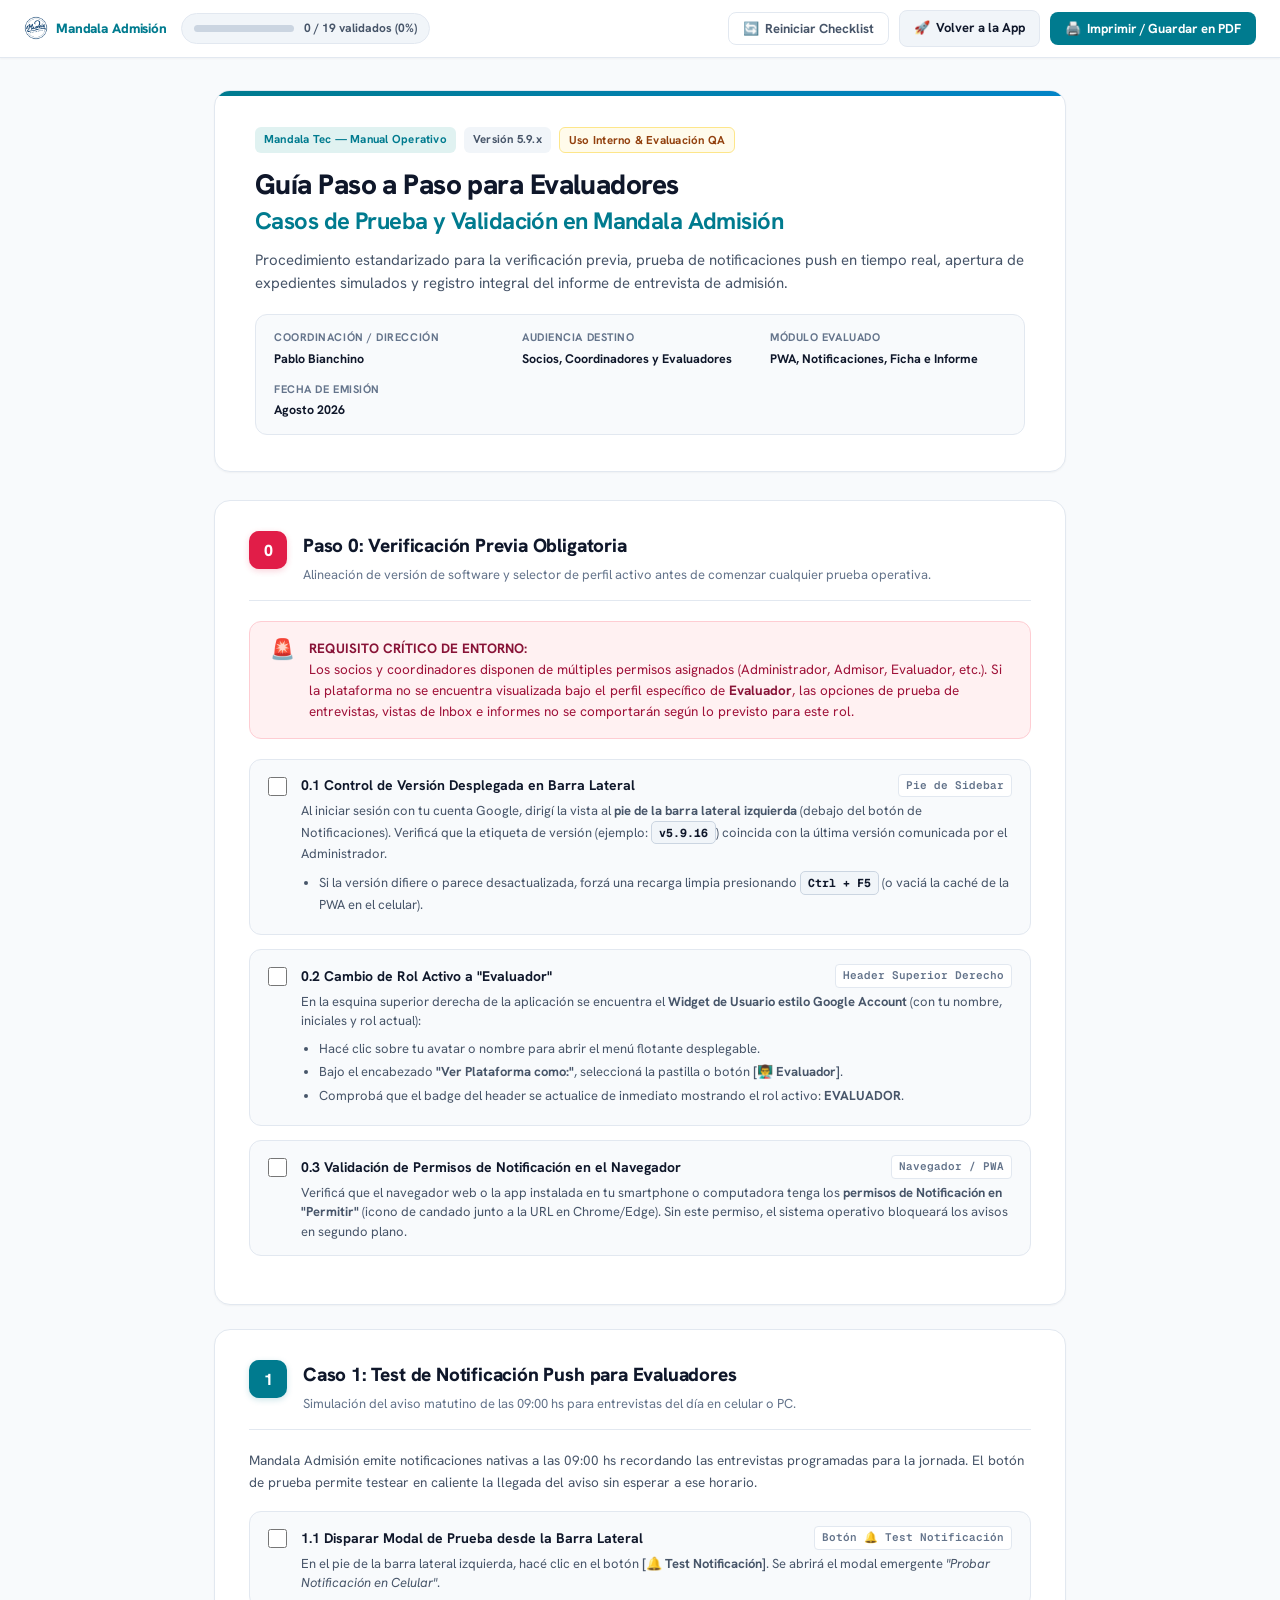
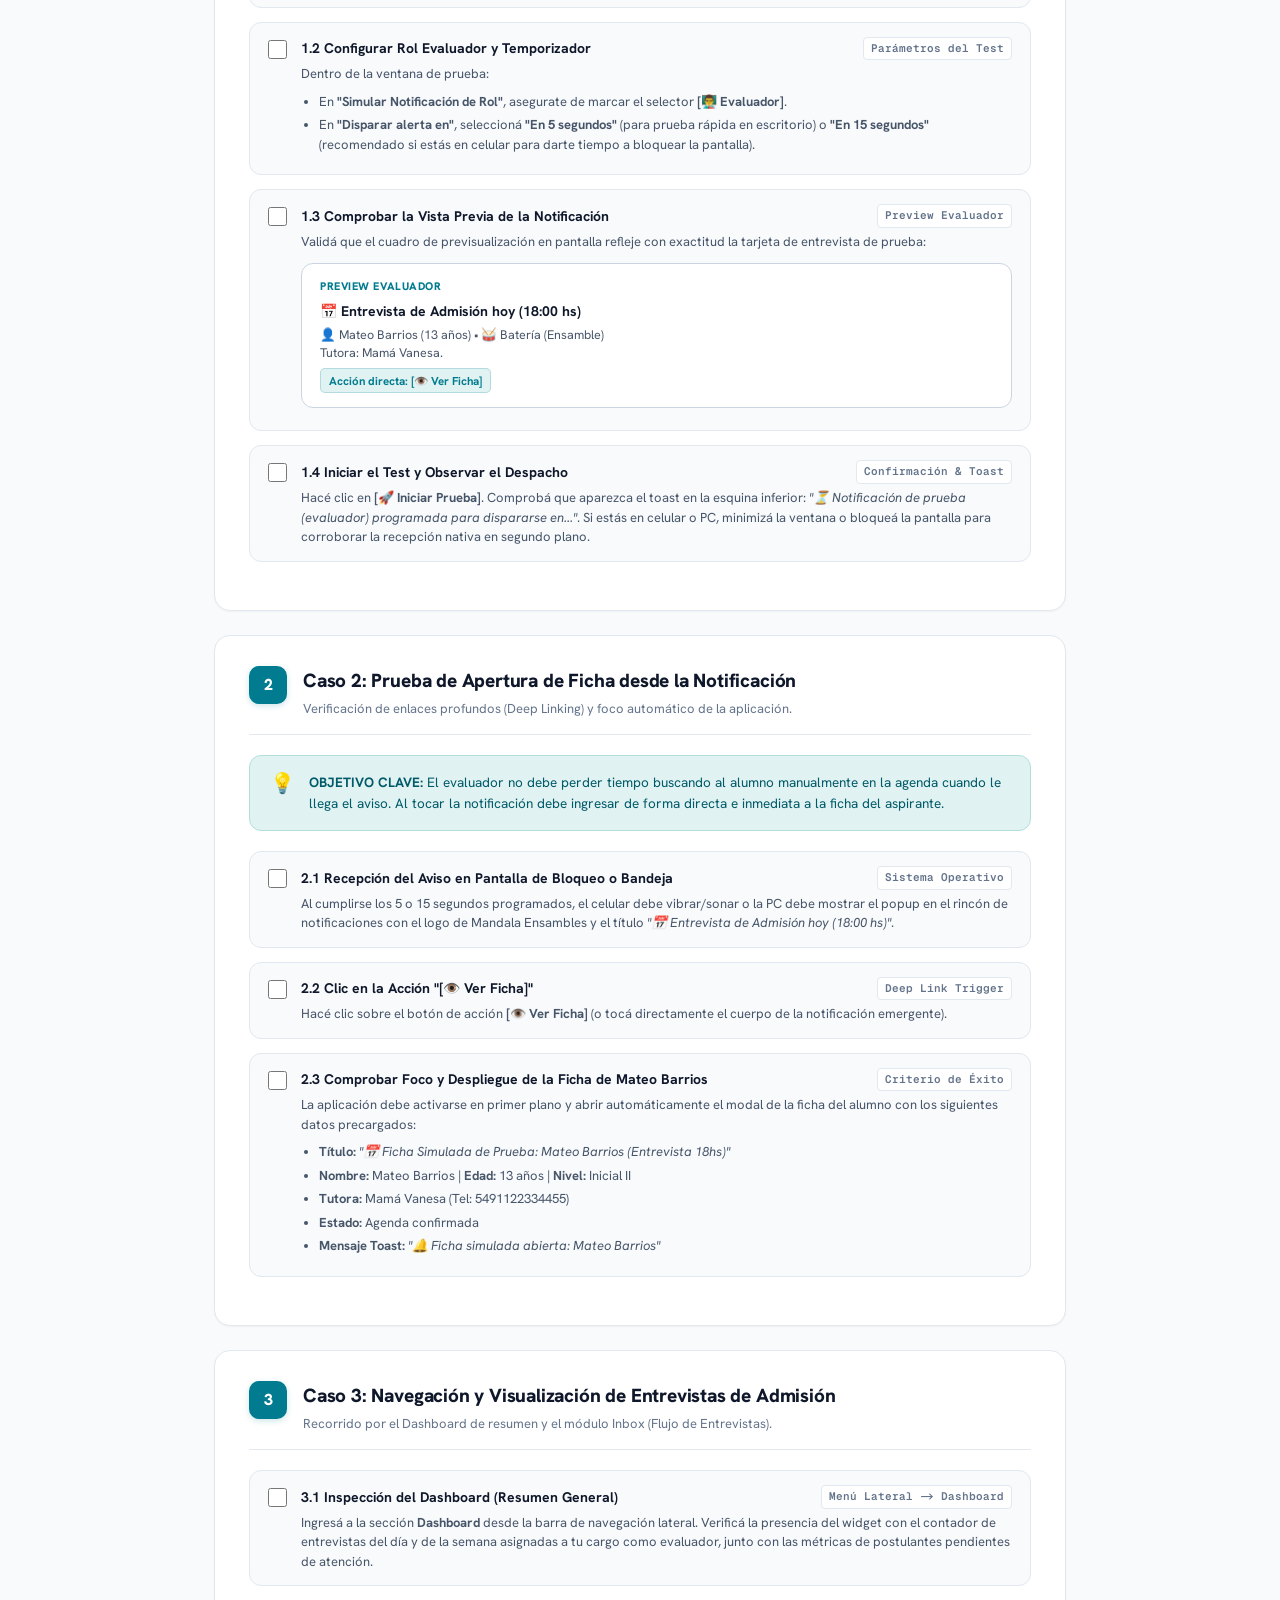
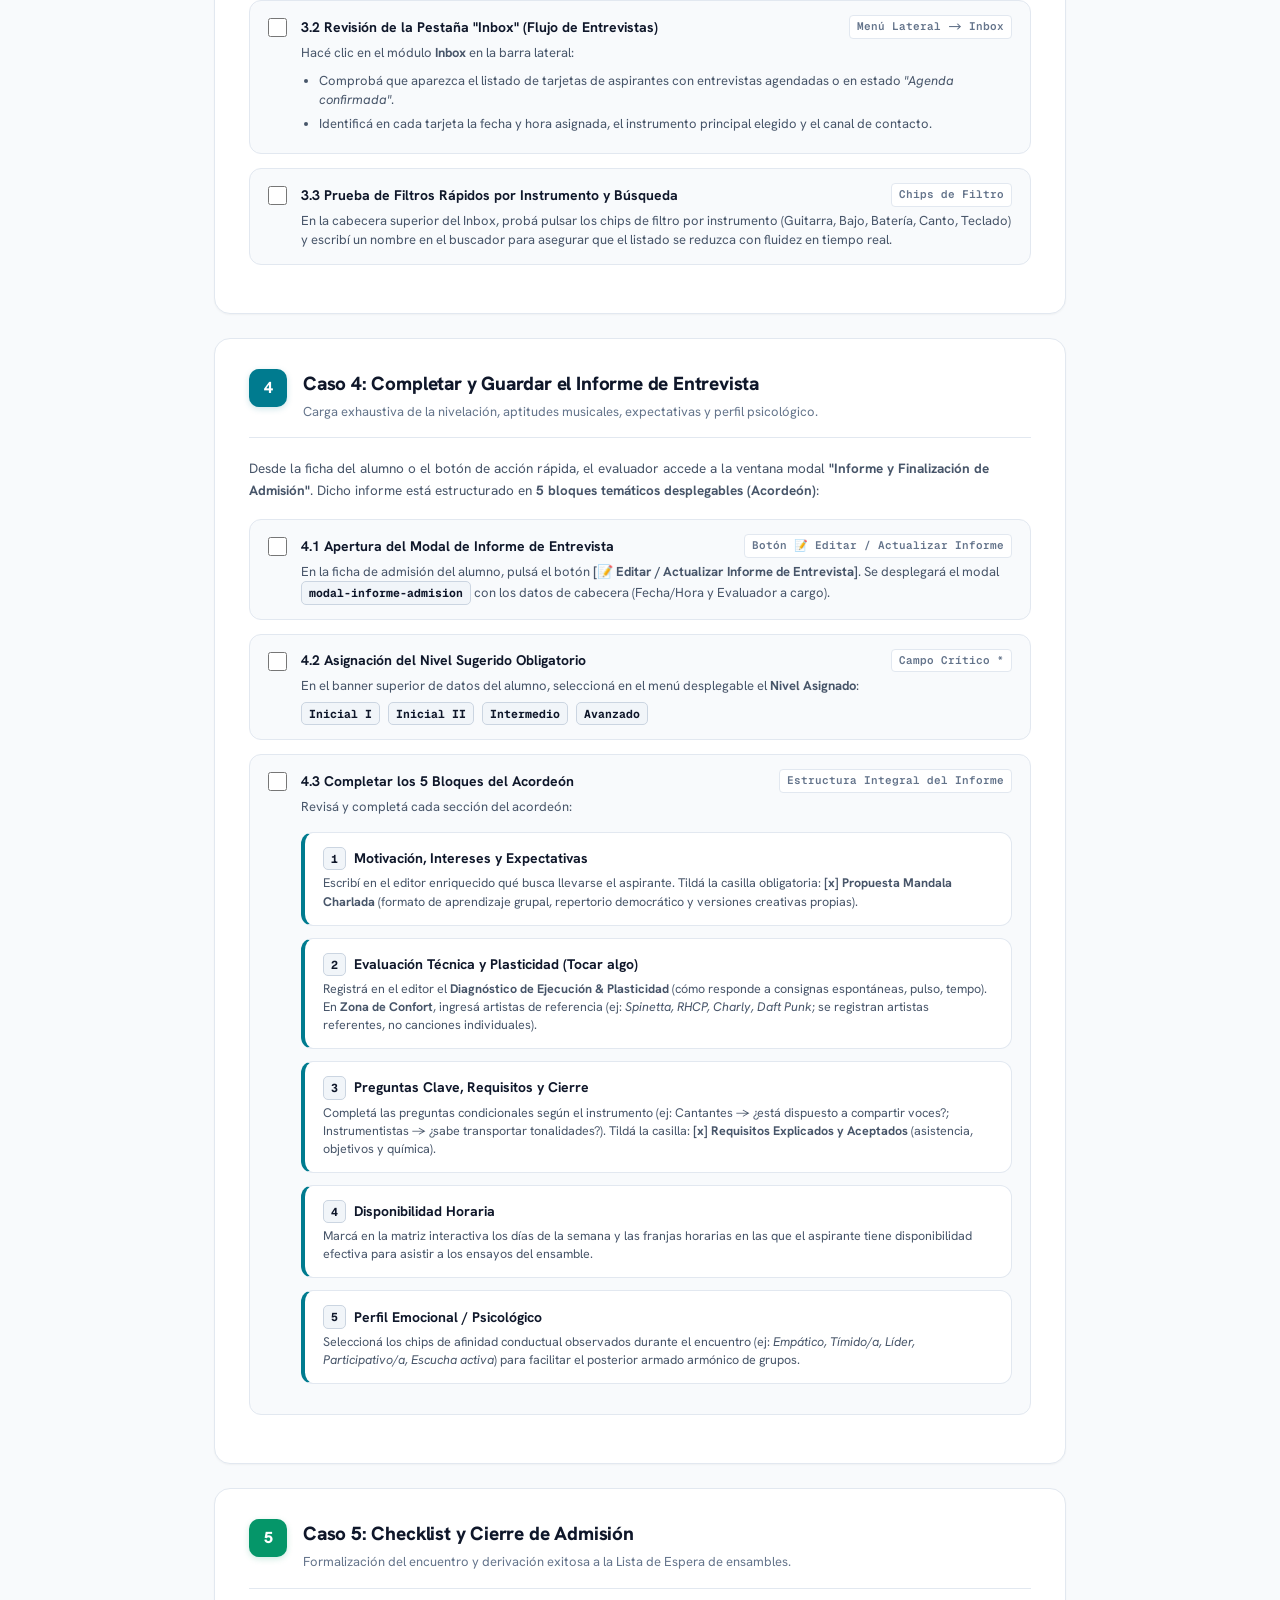
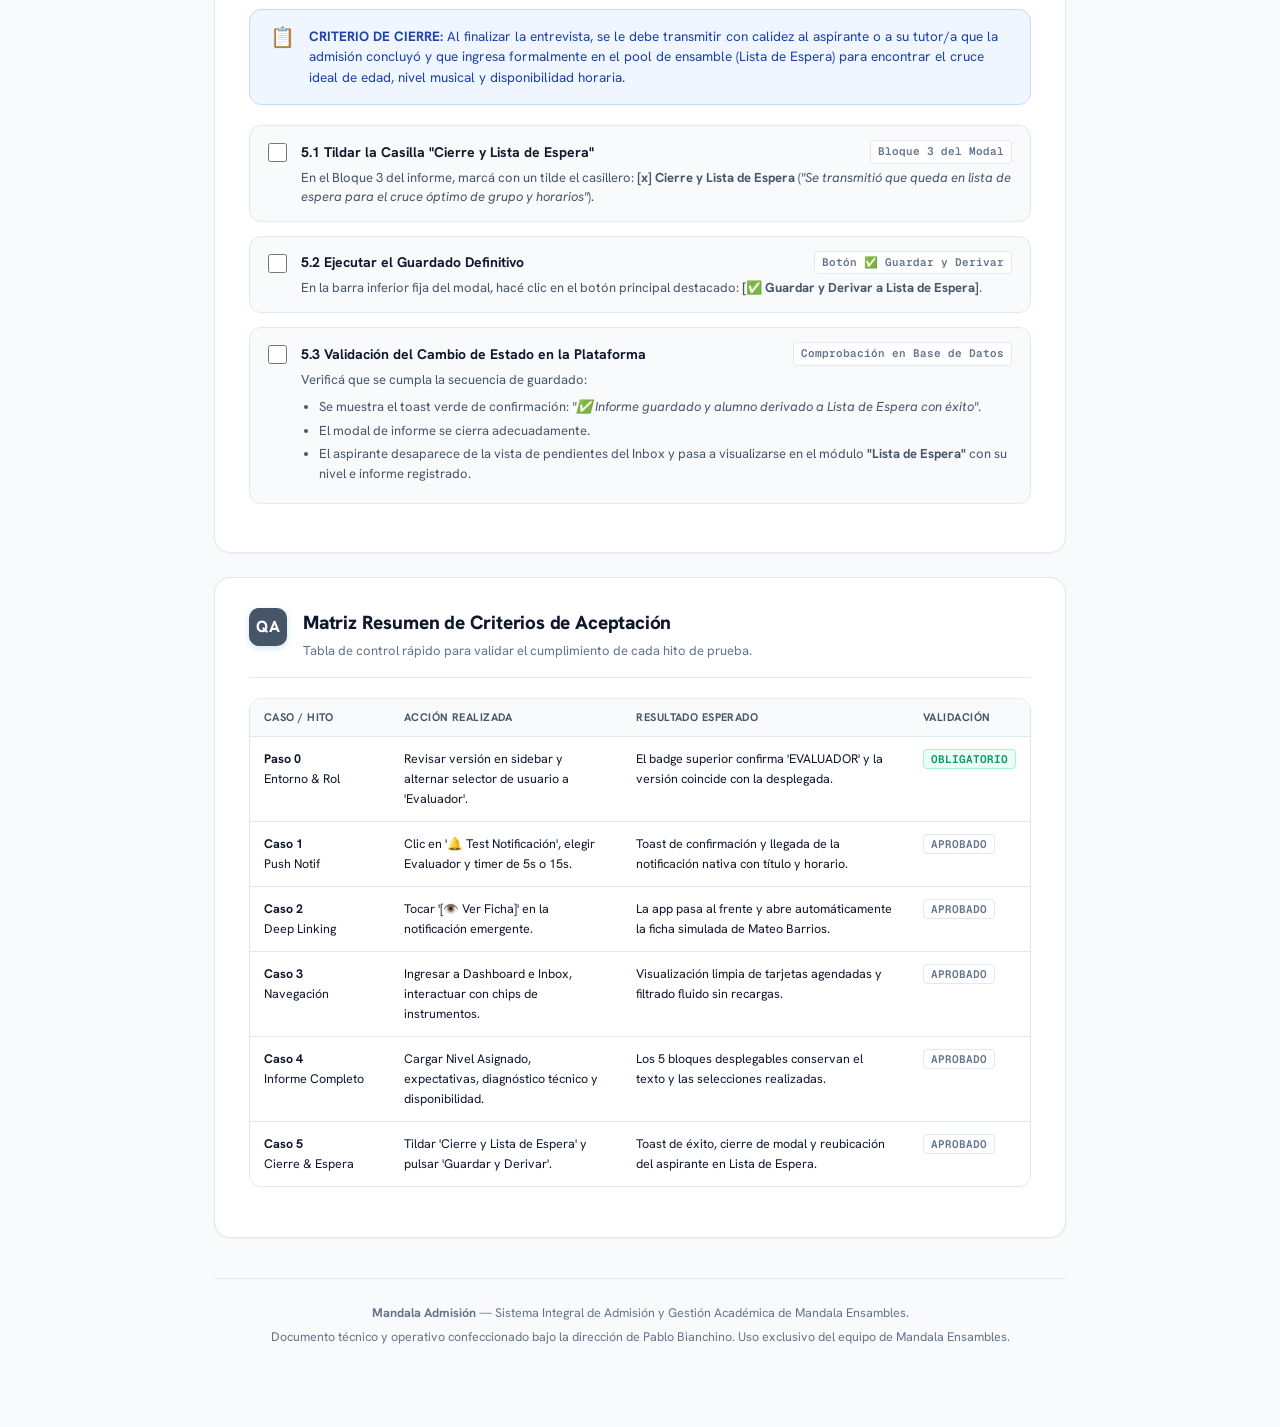
==== commit 86b507be: "docs: actualizar nomenclatura institucional en guia-evaluadores.html (Mandala Tec y Mandala Ensamble" ====
--- a/guia-evaluadores.html
+++ b/guia-evaluadores.html
@@ -23,7 +23,7 @@
             --text-muted: #64748b;
             --text-light: #94a3b8;
             
-            /* Mandala House Colors */
+            /* Mandala Colors */
             --teal: #007b8f;
             --teal-dark: #005a69;
             --teal-light: #e0f2f1;
@@ -792,7 +792,7 @@
         <!-- ENCABEZADO NOTION / GOOGLE STYLE -->
         <div class="doc-header">
             <div class="doc-meta-tags">
-                <span class="meta-tag tag-teal">Mandala House — Manual Operativo</span>
+                <span class="meta-tag tag-teal">Mandala Tec — Manual Operativo</span>
                 <span class="meta-tag tag-gray">Versión 5.9.x</span>
                 <span class="meta-tag tag-amber">Uso Interno & Evaluación QA</span>
             </div>
@@ -1012,7 +1012,7 @@
                             <span class="step-tag">Sistema Operativo</span>
                         </div>
                         <div class="step-desc">
-                            Al cumplirse los 5 o 15 segundos programados, el celular debe vibrar/sonar o la PC debe mostrar el popup en el rincón de notificaciones con el logo de Mandala House y el título <em>"📅 Entrevista de Admisión hoy (18:00 hs)"</em>.
+                            Al cumplirse los 5 o 15 segundos programados, el celular debe vibrar/sonar o la PC debe mostrar el popup en el rincón de notificaciones con el logo de Mandala Ensambles y el título <em>"📅 Entrevista de Admisión hoy (18:00 hs)"</em>.
                         </div>
                     </div>
                 </div>
@@ -1344,8 +1344,8 @@
 
         <!-- PIE DE PÁGINA -->
         <footer class="guide-footer">
-            <p><strong>Mandala Admisión</strong> — Sistema Integral de Admisión y Gestión Académica de Mandala House.</p>
-            <p style="margin-top:4px;">Documento técnico y operativo confeccionado bajo la dirección de Pablo Bianchino. Uso exclusivo del equipo de Mandala House.</p>
+            <p><strong>Mandala Admisión</strong> — Sistema Integral de Admisión y Gestión Académica de Mandala Ensambles.</p>
+            <p style="margin-top:4px;">Documento técnico y operativo confeccionado bajo la dirección de Pablo Bianchino. Uso exclusivo del equipo de Mandala Ensambles.</p>
         </footer>
 
     </div>
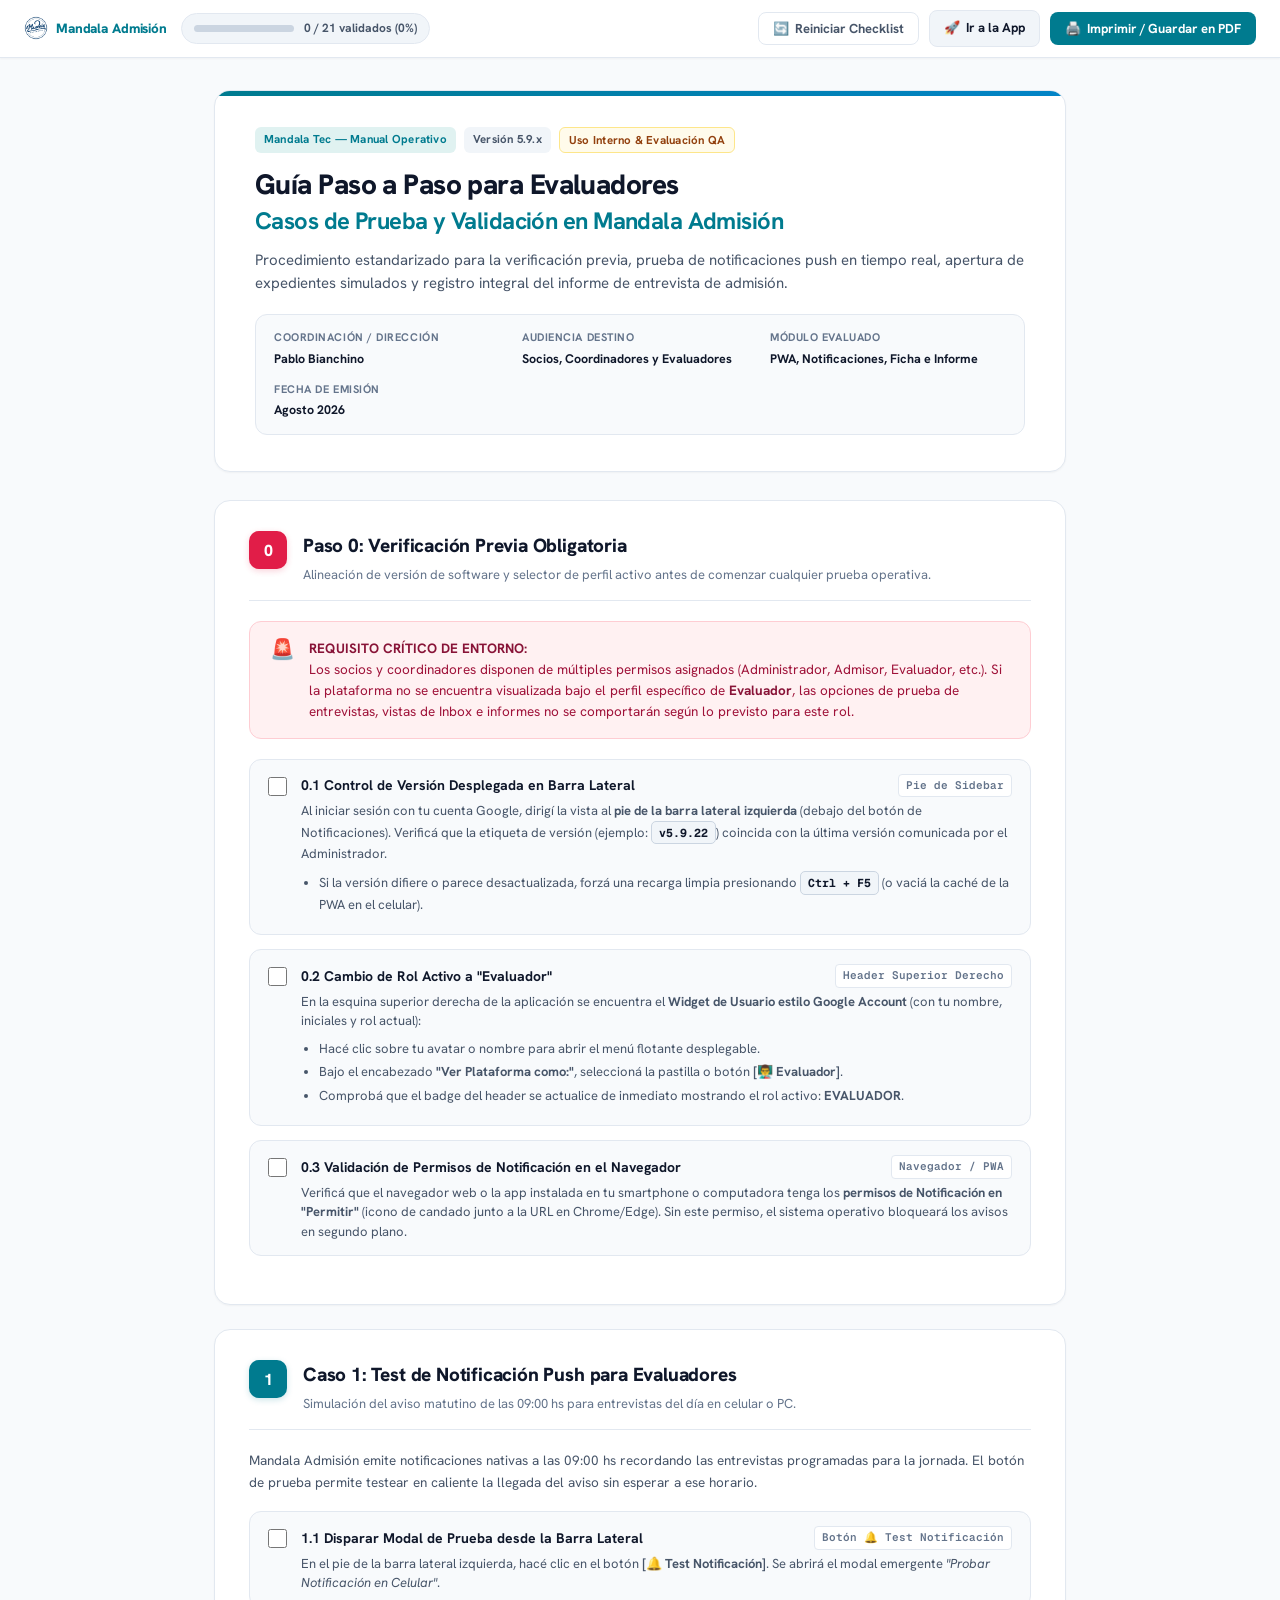
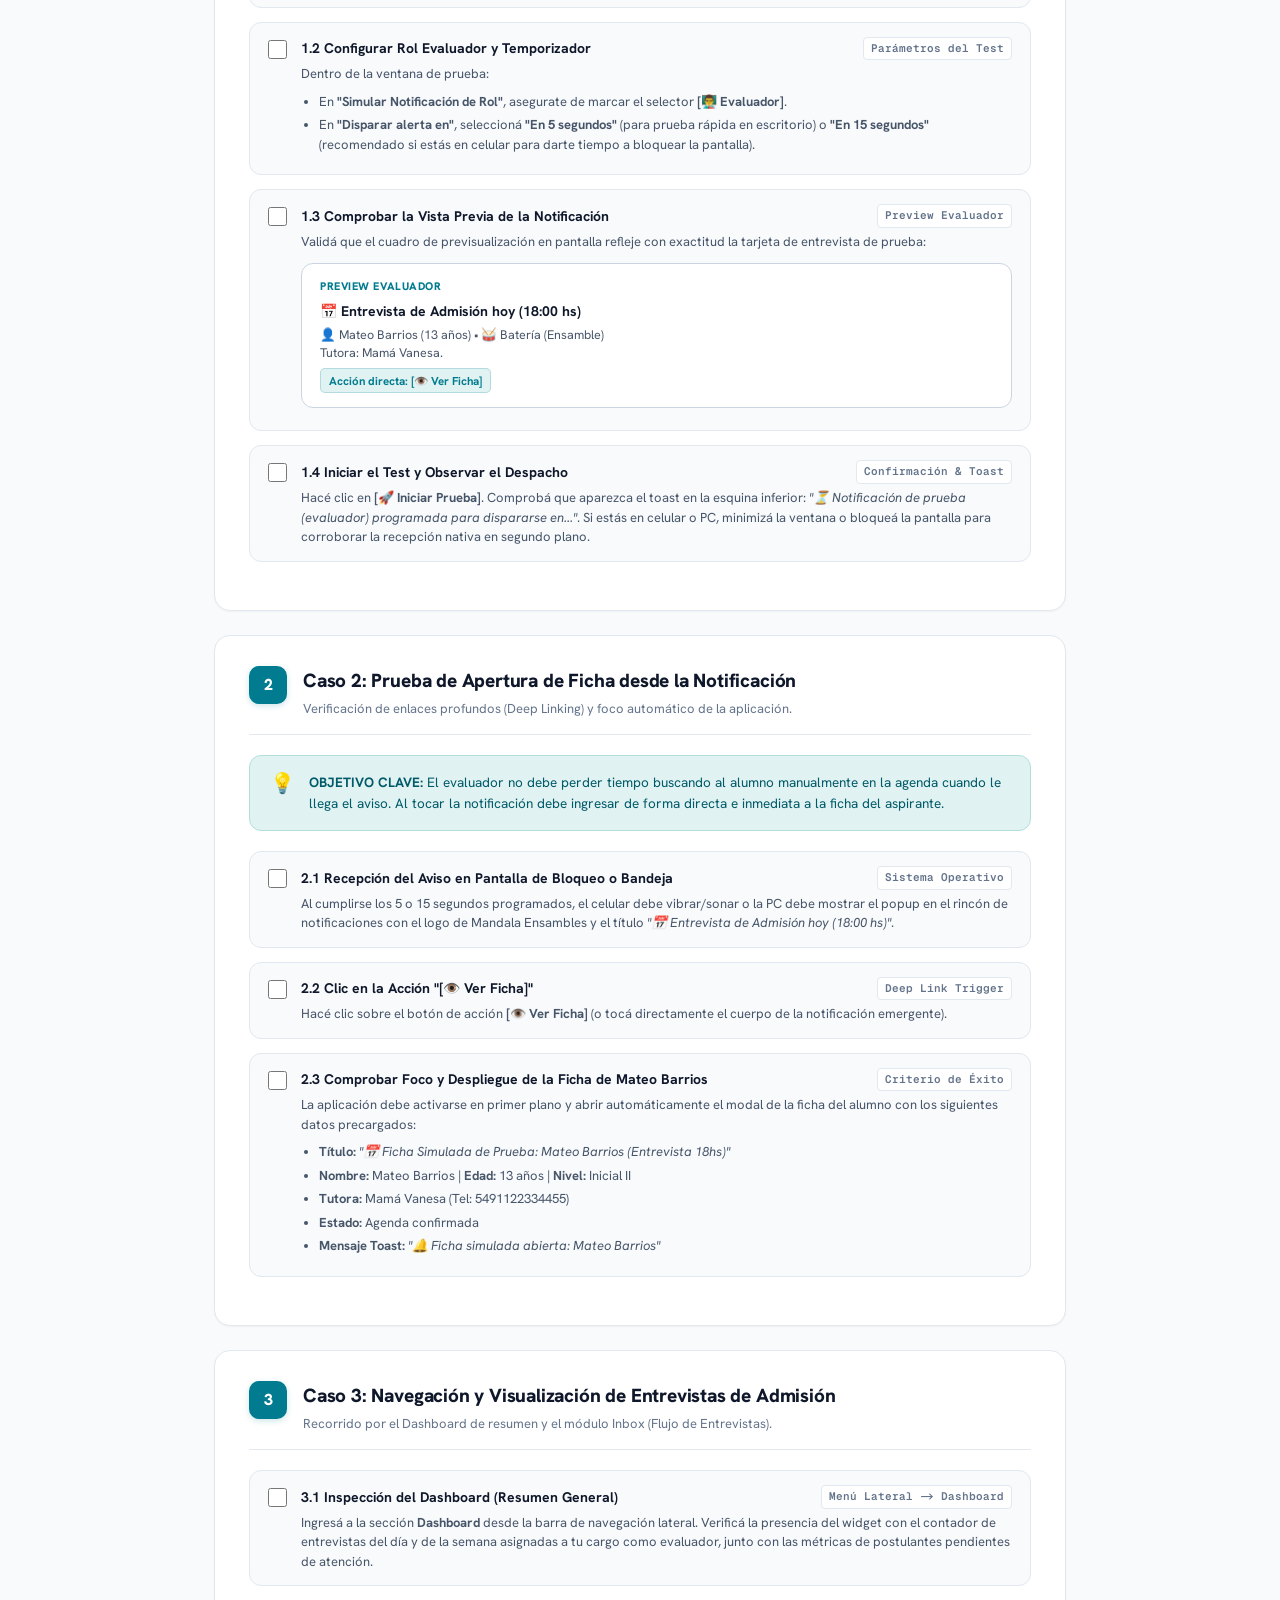
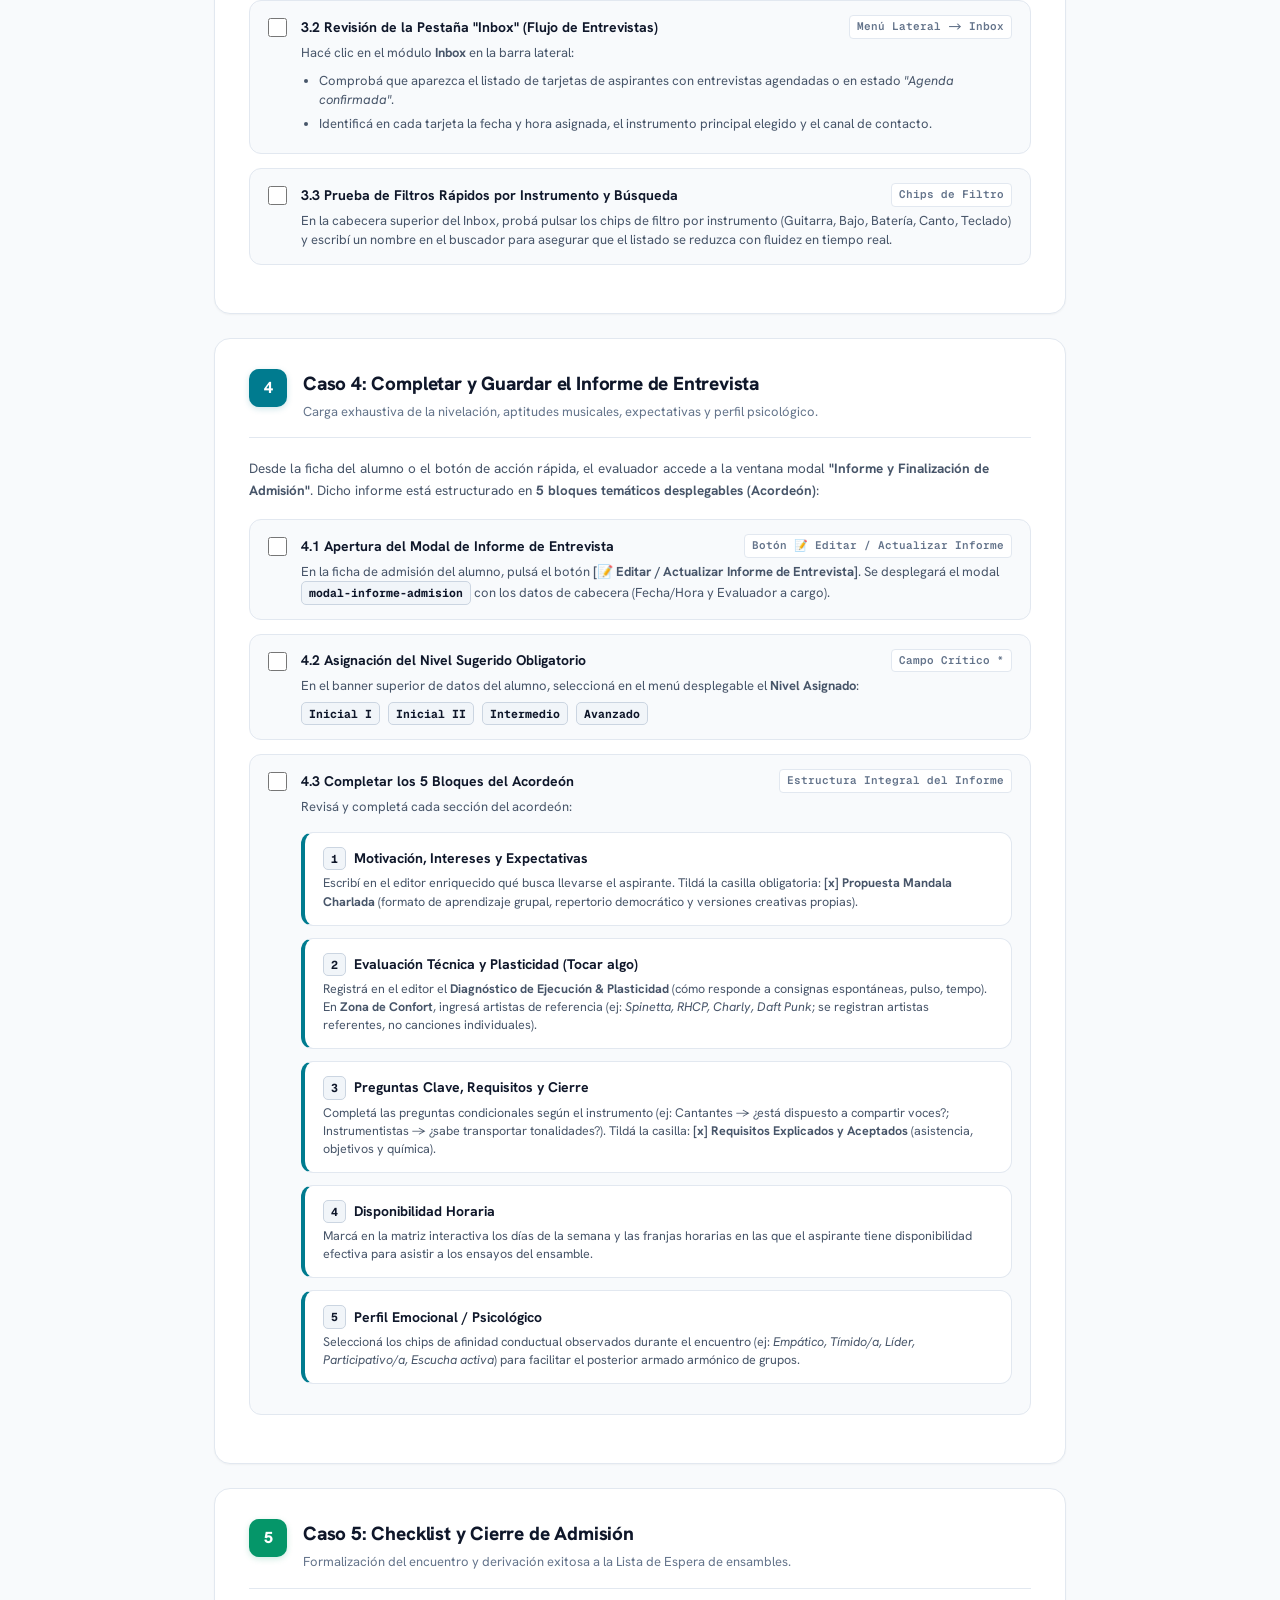
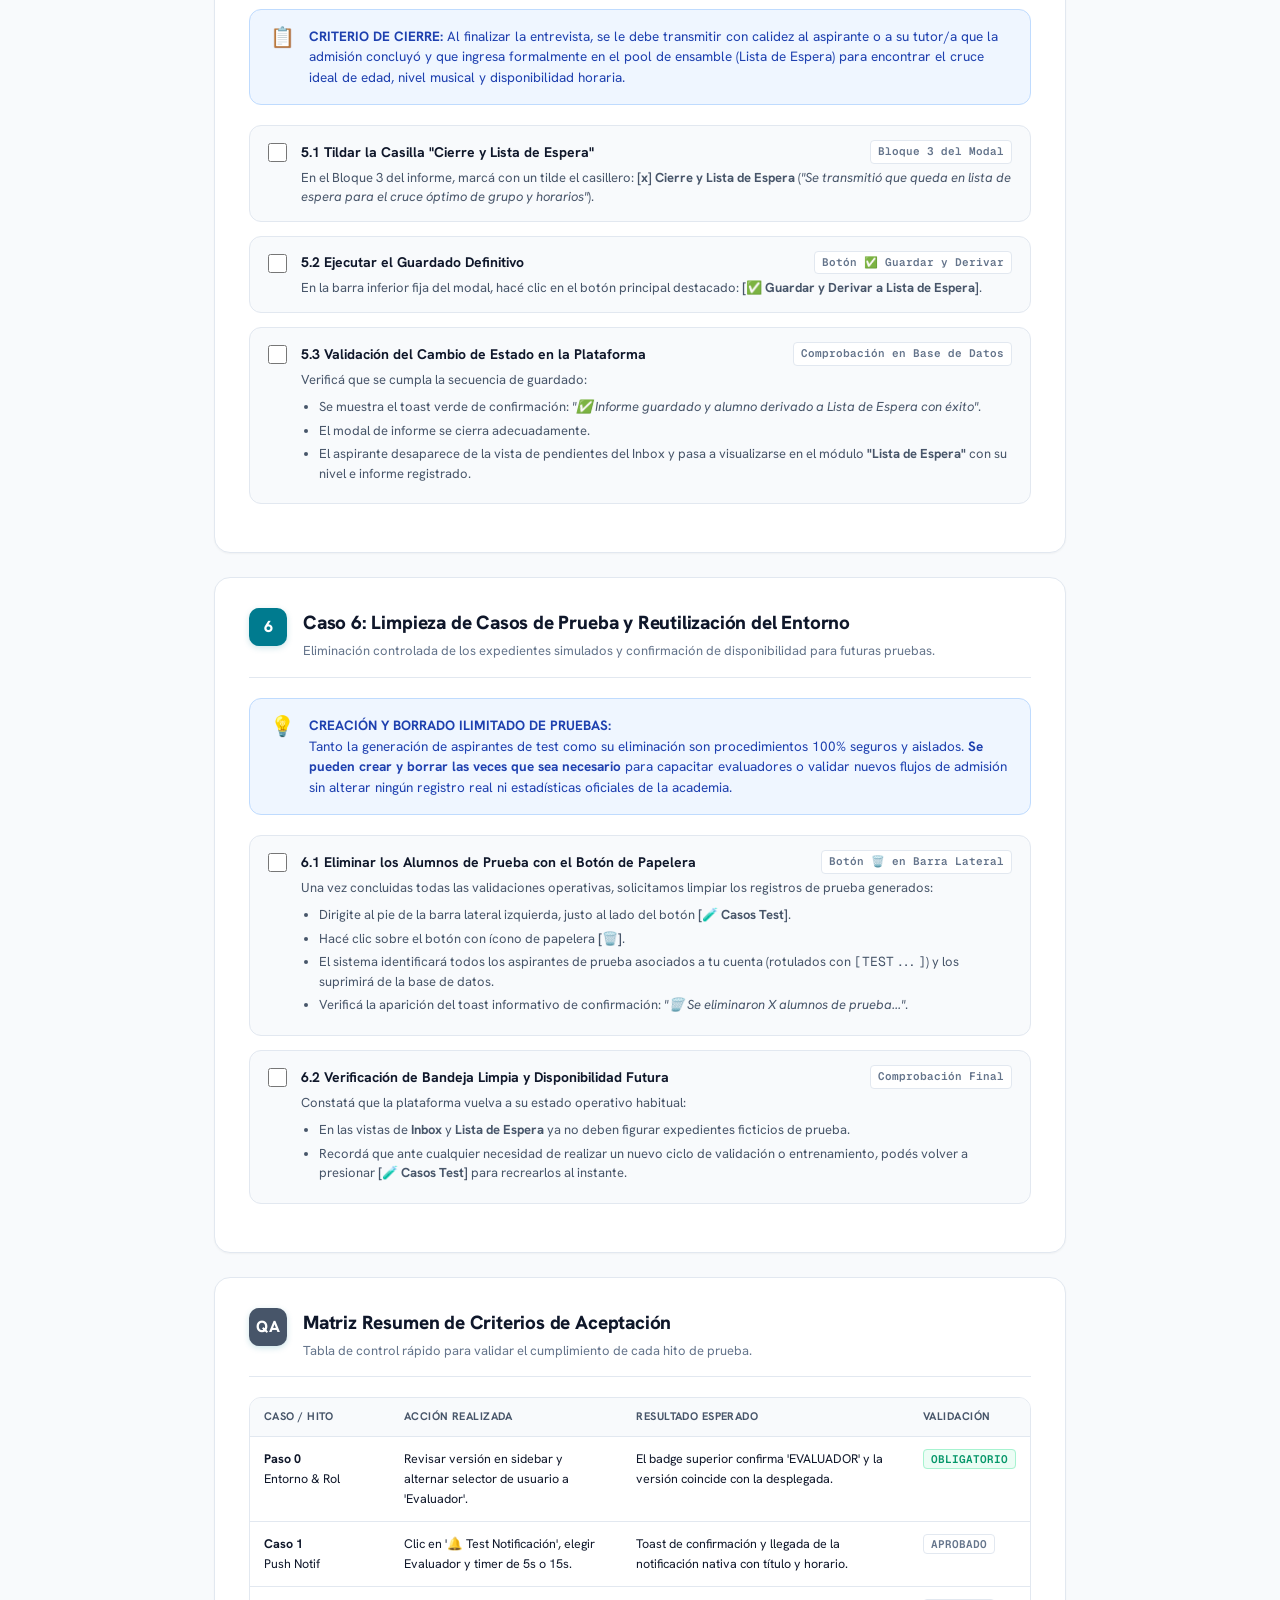
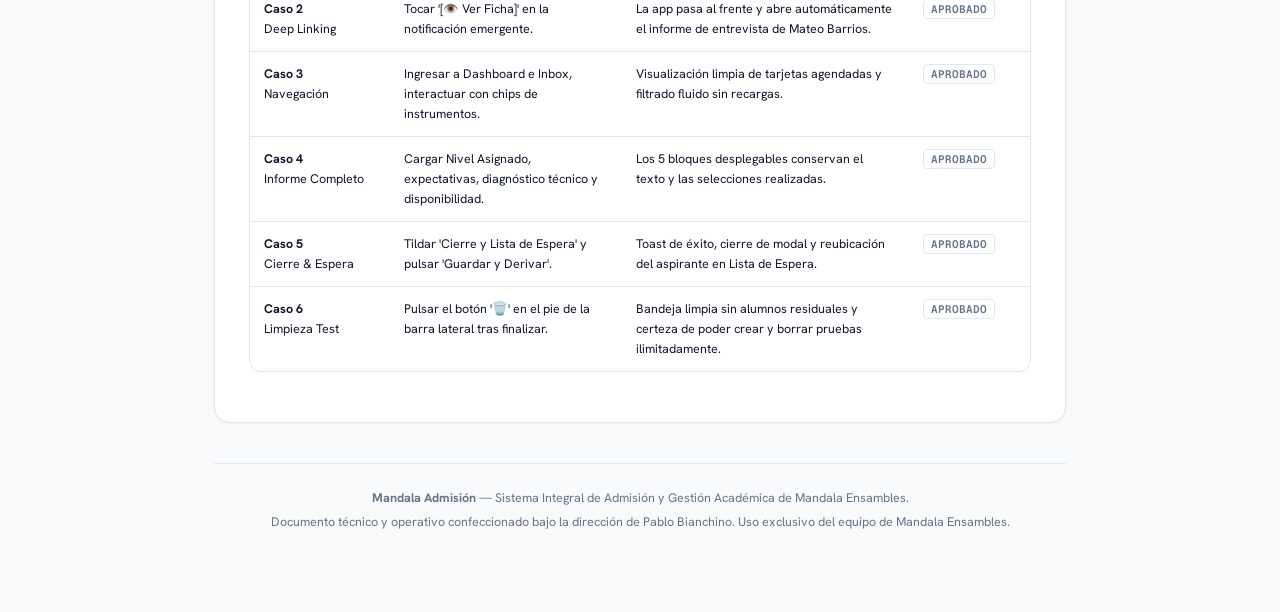
==== commit bcfe3936: "docs: actualizar guia-evaluadores.html boton Ir a la App y Caso 6 limpieza de pruebas ilimitada" ====
--- a/guia-evaluadores.html
+++ b/guia-evaluadores.html
@@ -779,7 +779,7 @@
                 <span>🔄</span> Reiniciar Checklist
             </button>
             <a href="index.html" class="btn-action btn-back-app" title="Ir a la aplicación Mandala Admisión">
-                <span>🚀</span> Volver a la App
+                <span>🚀</span> Ir a la App
             </a>
             <button type="button" class="btn-action btn-print" onclick="window.print()" title="Generar PDF A4 o imprimir esta guía">
                 <span>🖨️</span> Imprimir / Guardar en PDF
@@ -851,7 +851,7 @@
                             <span class="step-tag">Pie de Sidebar</span>
                         </div>
                         <div class="step-desc">
-                            Al iniciar sesión con tu cuenta Google, dirigí la vista al <strong>pie de la barra lateral izquierda</strong> (debajo del botón de Notificaciones). Verificá que la etiqueta de versión (ejemplo: <span class="pill-key">v5.9.16</span>) coincida con la última versión comunicada por el Administrador.
+                            Al iniciar sesión con tu cuenta Google, dirigí la vista al <strong>pie de la barra lateral izquierda</strong> (debajo del botón de Notificaciones). Verificá que la etiqueta de versión (ejemplo: <span class="pill-key">v5.9.22</span>) coincida con la última versión comunicada por el Administrador.
                             <ul>
                                 <li>Si la versión difiere o parece desactualizada, forzá una recarga limpia presionando <span class="pill-key">Ctrl + F5</span> (o vaciá la caché de la PWA en el celular).</li>
                             </ul>
@@ -1271,6 +1271,67 @@
                                 <li>Se muestra el toast verde de confirmación: <em>"✅ Informe guardado y alumno derivado a Lista de Espera con éxito"</em>.</li>
                                 <li>El modal de informe se cierra adecuadamente.</li>
                                 <li>El aspirante desaparece de la vista de pendientes del Inbox y pasa a visualizarse en el módulo <strong>"Lista de Espera"</strong> con su nivel e informe registrado.</li>
+                            </ul>
+                        </div>
+                    </div>
+                </div>
+            </div>
+        </section>
+
+        <!-- ============================================================== -->
+        <!-- CASO 6: LIMPIEZA DE CASOS DE PRUEBA Y REUTILIZACIÓN -->
+        <!-- ============================================================== -->
+        <section class="guide-section" id="caso-6">
+            <div class="section-header">
+                <div class="section-badge">6</div>
+                <div class="section-title-wrap">
+                    <h2 class="section-title">Caso 6: Limpieza de Casos de Prueba y Reutilización del Entorno</h2>
+                    <p class="section-subtitle">Eliminación controlada de los expedientes simulados y confirmación de disponibilidad para futuras pruebas.</p>
+                </div>
+            </div>
+
+            <div class="callout callout-info" style="margin-bottom: 20px;">
+                <div class="callout-icon">💡</div>
+                <div class="callout-content">
+                    <strong>CREACIÓN Y BORRADO ILIMITADO DE PRUEBAS:</strong><br>
+                    Tanto la generación de aspirantes de test como su eliminación son procedimientos 100% seguros y aislados. <strong>Se pueden crear y borrar las veces que sea necesario</strong> para capacitar evaluadores o validar nuevos flujos de admisión sin alterar ningún registro real ni estadísticas oficiales de la academia.
+                </div>
+            </div>
+
+            <div class="step-list">
+                <!-- 6.1 -->
+                <div class="step-item" id="item-6-1">
+                    <input type="checkbox" class="step-checkbox" onchange="toggleStep('item-6-1')">
+                    <div class="step-body">
+                        <div class="step-label">
+                            <span>6.1 Eliminar los Alumnos de Prueba con el Botón de Papelera</span>
+                            <span class="step-tag">Botón 🗑️ en Barra Lateral</span>
+                        </div>
+                        <div class="step-desc">
+                            Una vez concluidas todas las validaciones operativas, solicitamos limpiar los registros de prueba generados:
+                            <ul>
+                                <li>Dirigite al pie de la barra lateral izquierda, justo al lado del botón <strong>[🧪 Casos Test]</strong>.</li>
+                                <li>Hacé clic sobre el botón con ícono de papelera <strong>[🗑️]</strong>.</li>
+                                <li>El sistema identificará todos los aspirantes de prueba asociados a tu cuenta (rotulados con <code>[TEST...]</code>) y los suprimirá de la base de datos.</li>
+                                <li>Verificá la aparición del toast informativo de confirmación: <em>"🗑️ Se eliminaron X alumnos de prueba..."</em>.</li>
+                            </ul>
+                        </div>
+                    </div>
+                </div>
+
+                <!-- 6.2 -->
+                <div class="step-item" id="item-6-2">
+                    <input type="checkbox" class="step-checkbox" onchange="toggleStep('item-6-2')">
+                    <div class="step-body">
+                        <div class="step-label">
+                            <span>6.2 Verificación de Bandeja Limpia y Disponibilidad Futura</span>
+                            <span class="step-tag">Comprobación Final</span>
+                        </div>
+                        <div class="step-desc">
+                            Constatá que la plataforma vuelva a su estado operativo habitual:
+                            <ul>
+                                <li>En las vistas de <strong>Inbox</strong> y <strong>Lista de Espera</strong> ya no deben figurar expedientes ficticios de prueba.</li>
+                                <li>Recordá que ante cualquier necesidad de realizar un nuevo ciclo de validación o entrenamiento, podés volver a presionar <strong>[🧪 Casos Test]</strong> para recrearlos al instante.</li>
                             </ul>
                         </div>
                     </div>
@@ -1316,7 +1377,7 @@
                         <tr>
                             <td><strong>Caso 2</strong><br>Deep Linking</td>
                             <td>Tocar '[👁️ Ver Ficha]' en la notificación emergente.</td>
-                            <td>La app pasa al frente y abre automáticamente la ficha simulada de Mateo Barrios.</td>
+                            <td>La app pasa al frente y abre automáticamente el informe de entrevista de Mateo Barrios.</td>
                             <td><span class="step-tag">APROBADO</span></td>
                         </tr>
                         <tr>
@@ -1337,6 +1398,12 @@
                             <td>Toast de éxito, cierre de modal y reubicación del aspirante en Lista de Espera.</td>
                             <td><span class="step-tag">APROBADO</span></td>
                         </tr>
+                        <tr>
+                            <td><strong>Caso 6</strong><br>Limpieza Test</td>
+                            <td>Pulsar el botón '🗑️' en el pie de la barra lateral tras finalizar.</td>
+                            <td>Bandeja limpia sin alumnos residuales y certeza de poder crear y borrar pruebas ilimitadamente.</td>
+                            <td><span class="step-tag">APROBADO</span></td>
+                        </tr>
                     </tbody>
                 </table>
             </div>
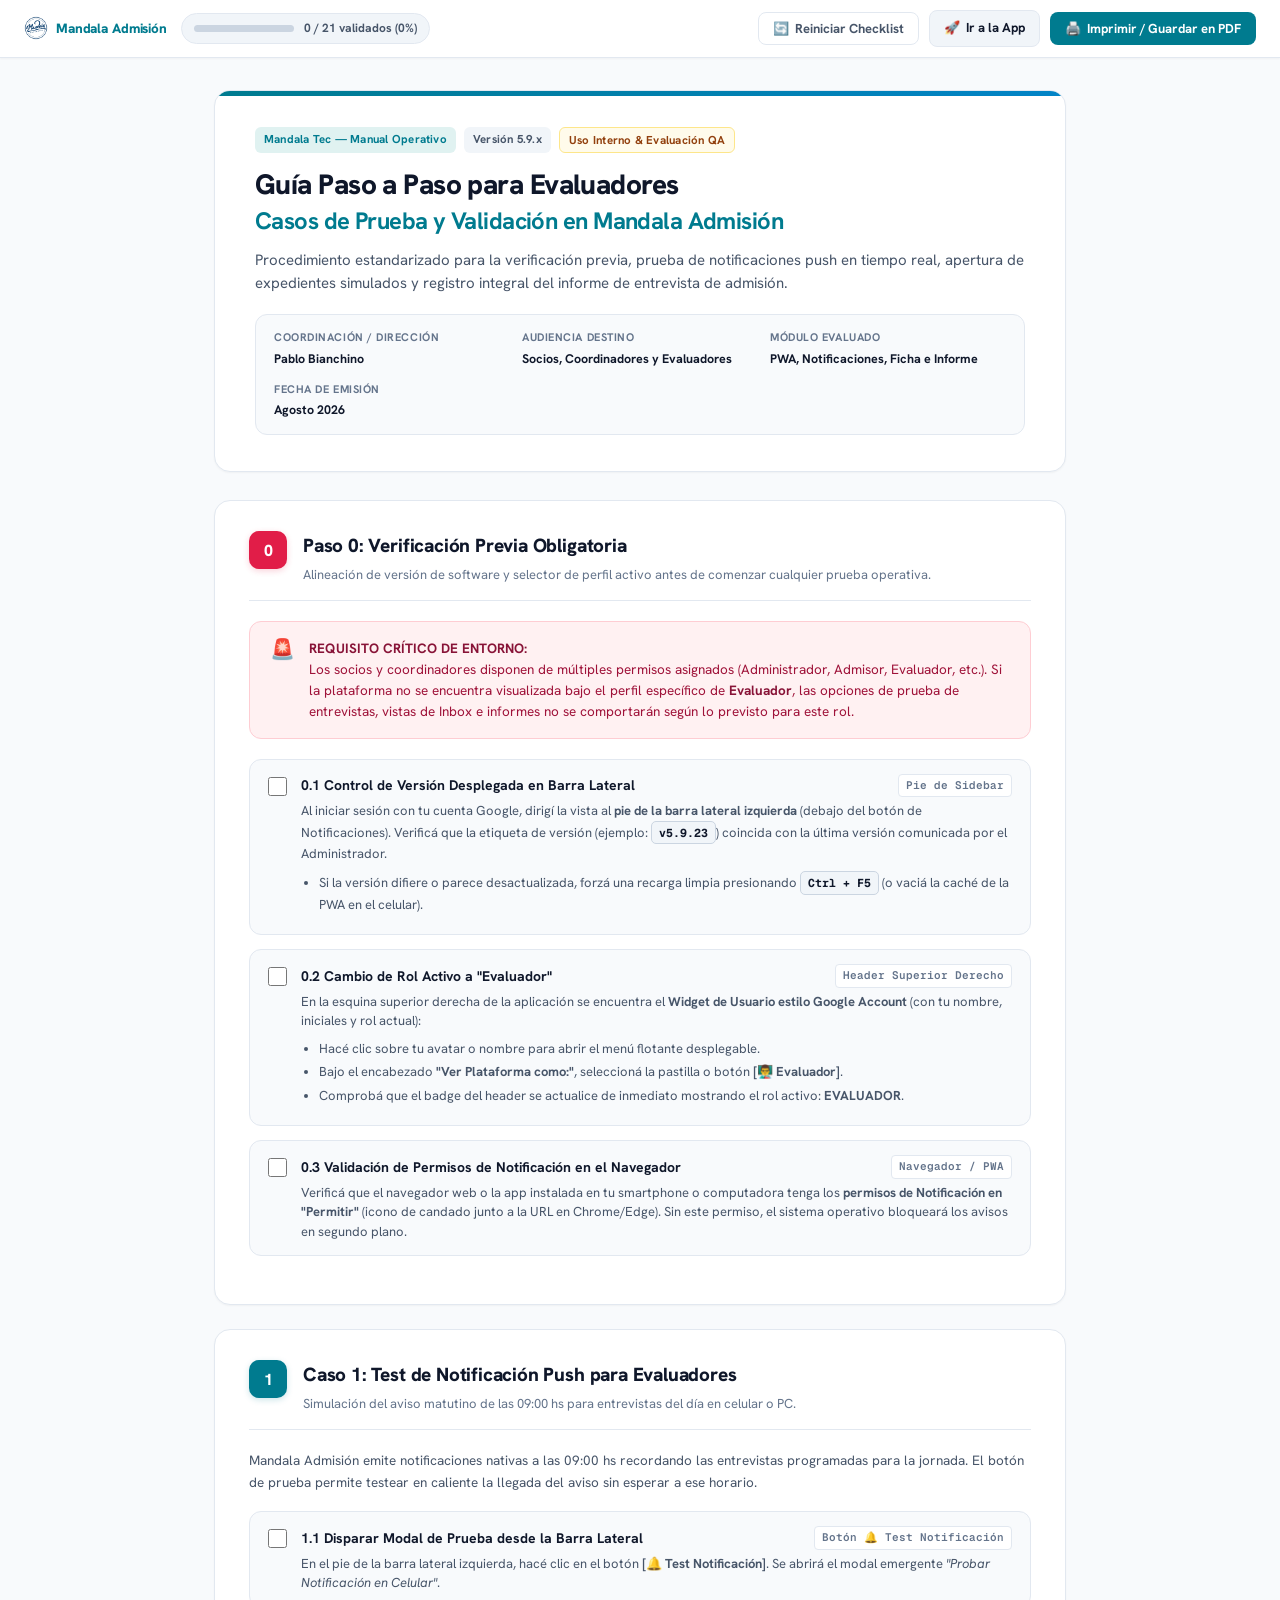
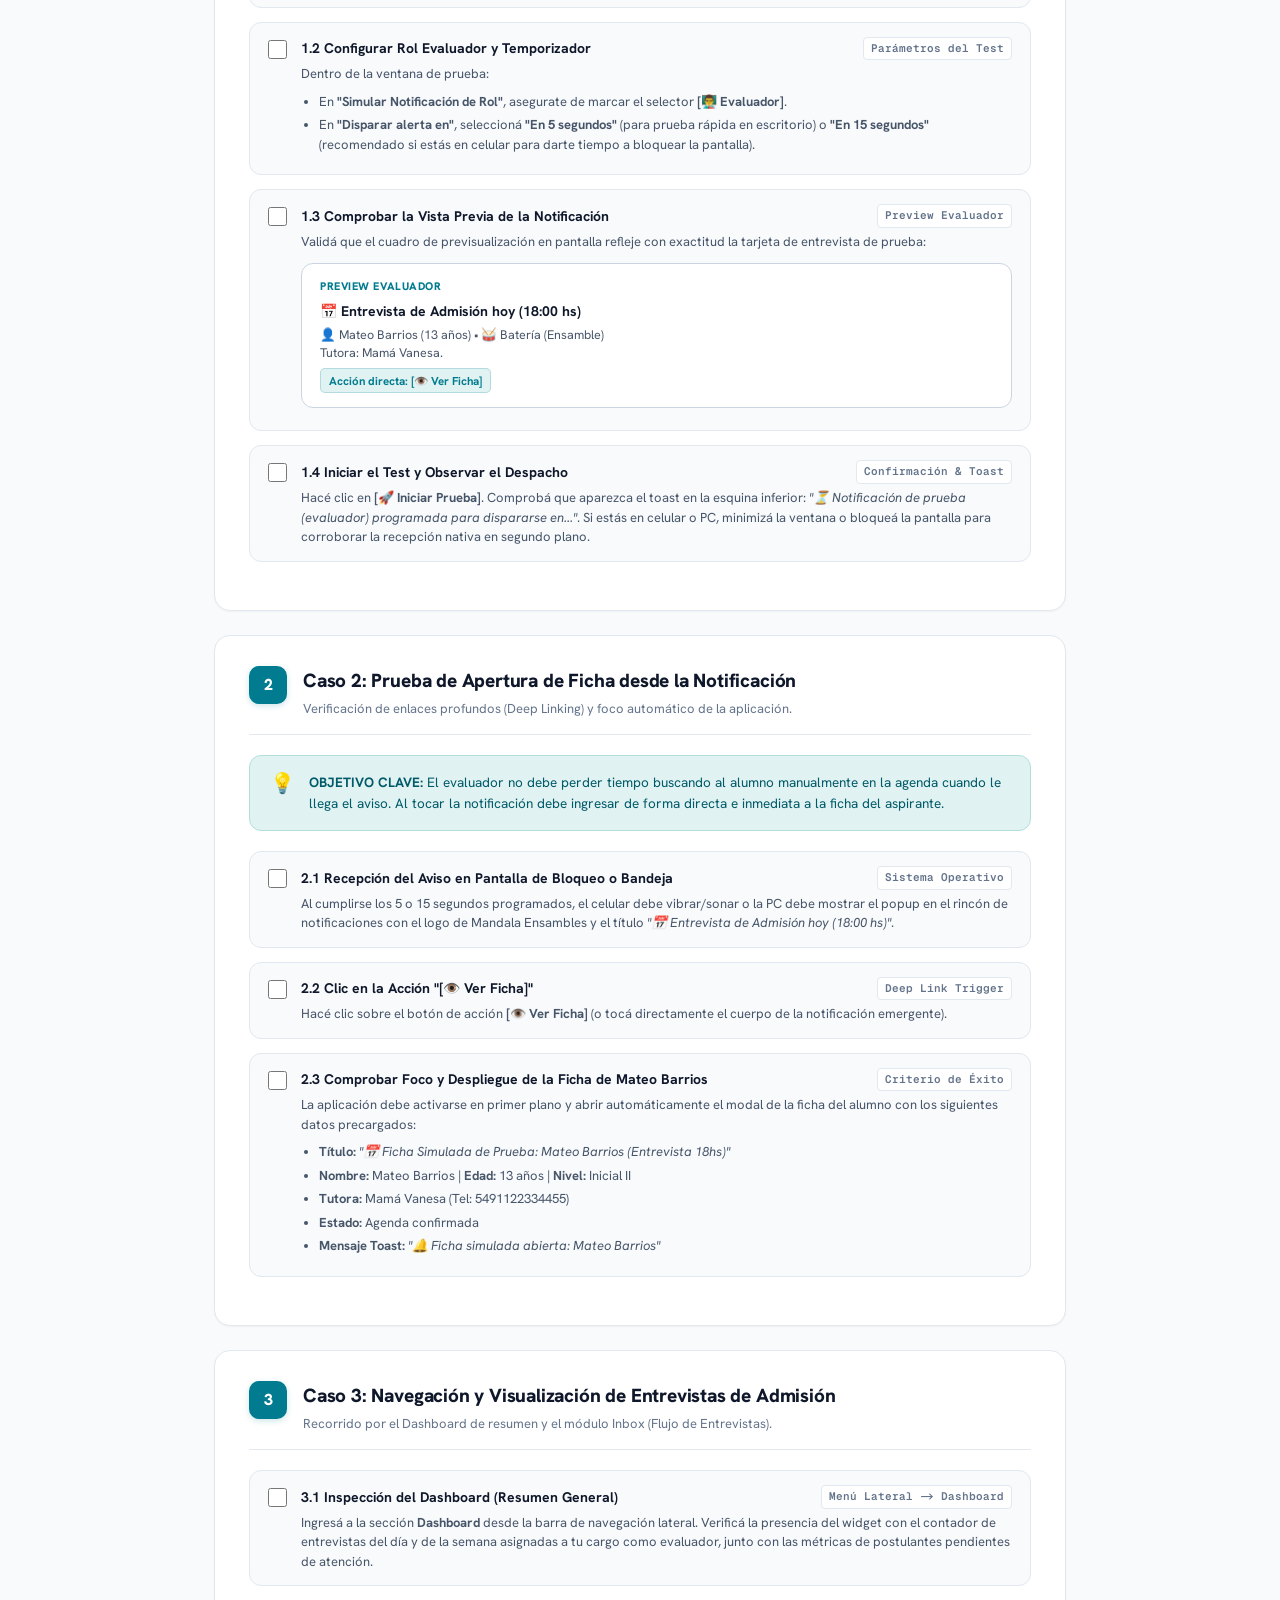
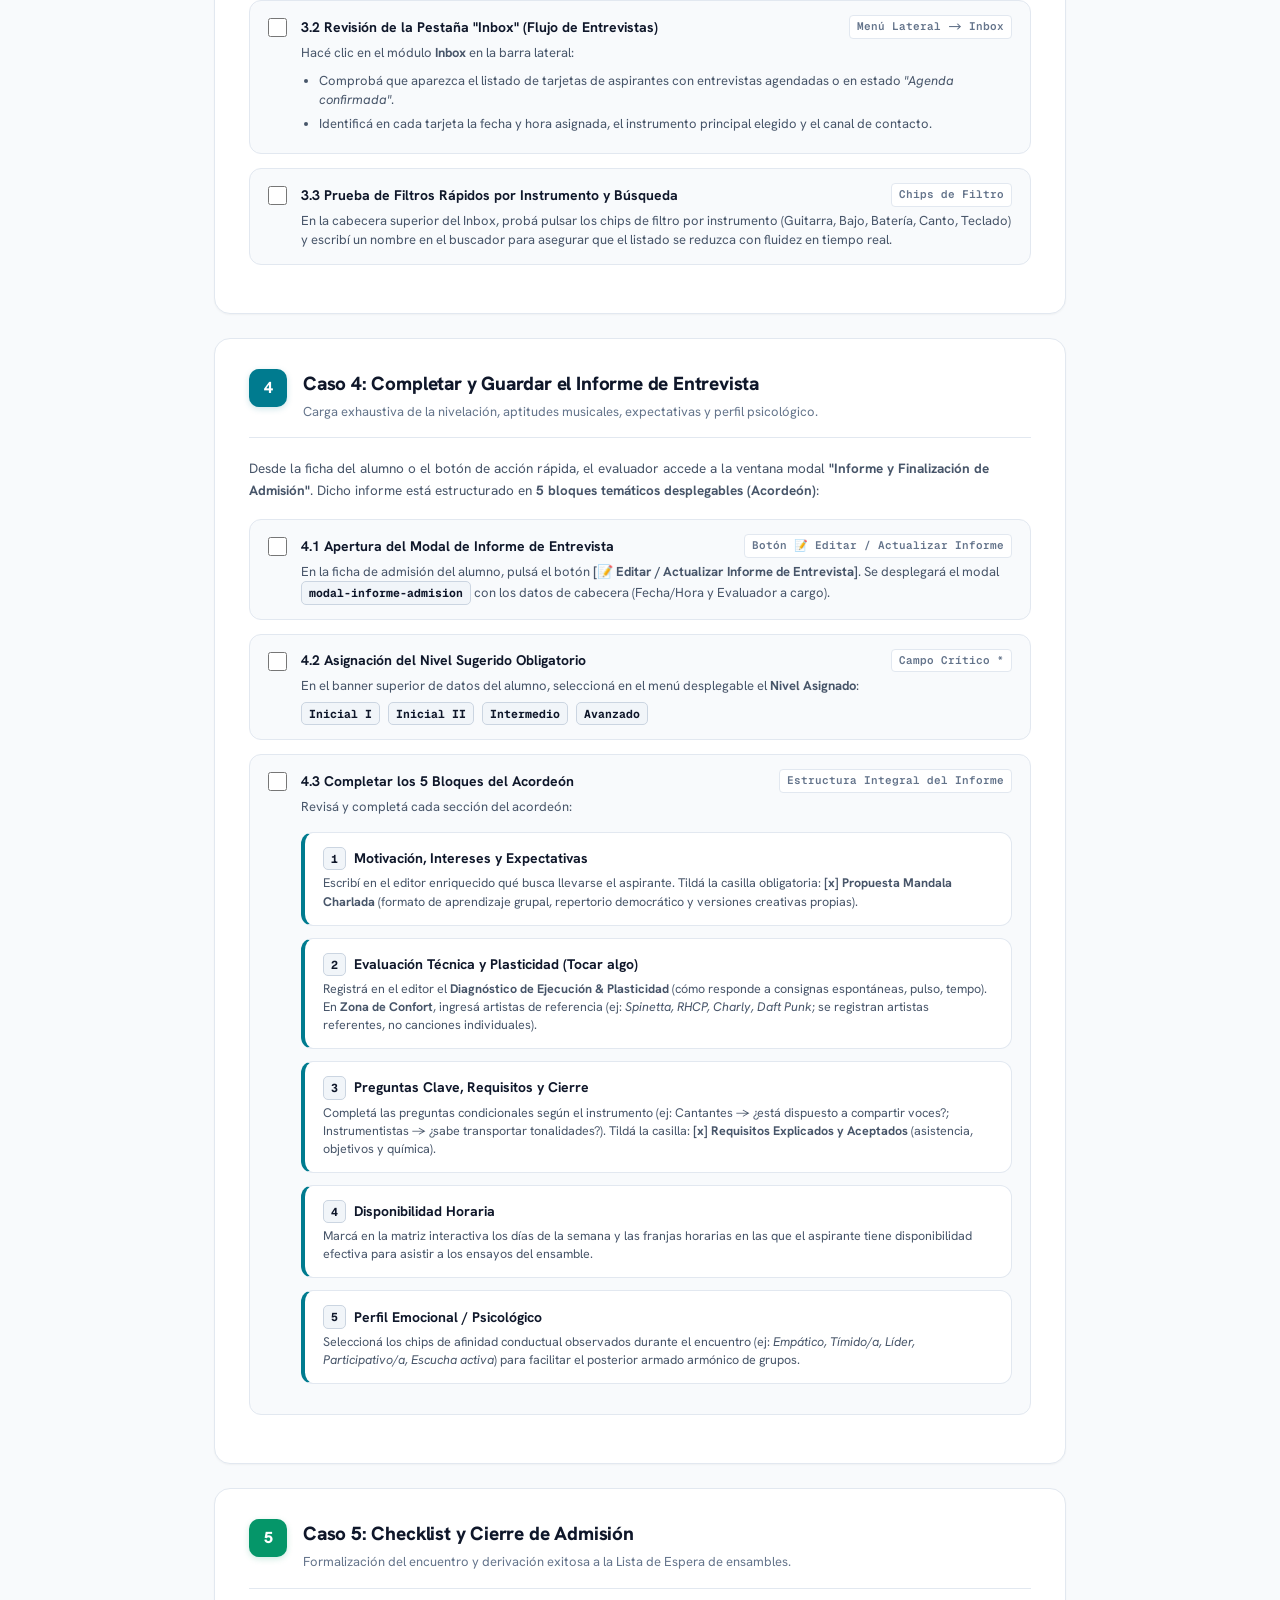
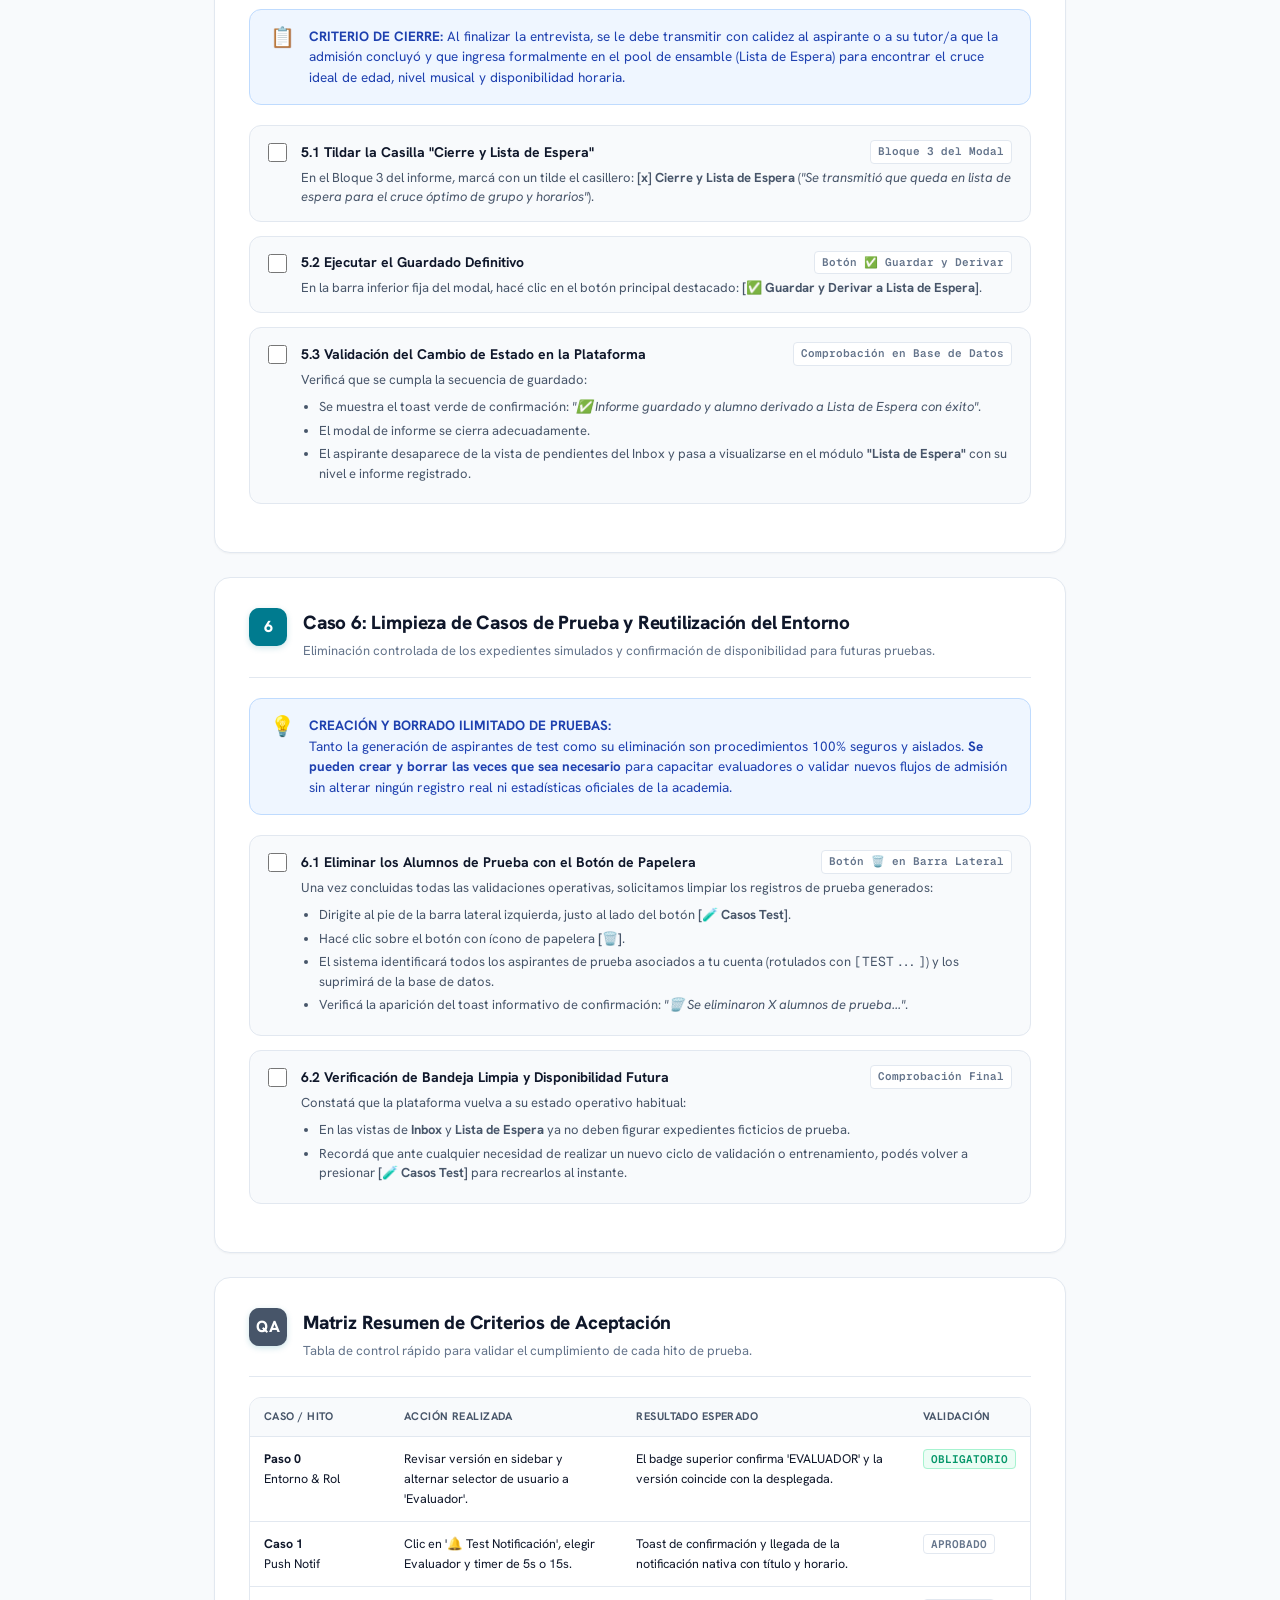
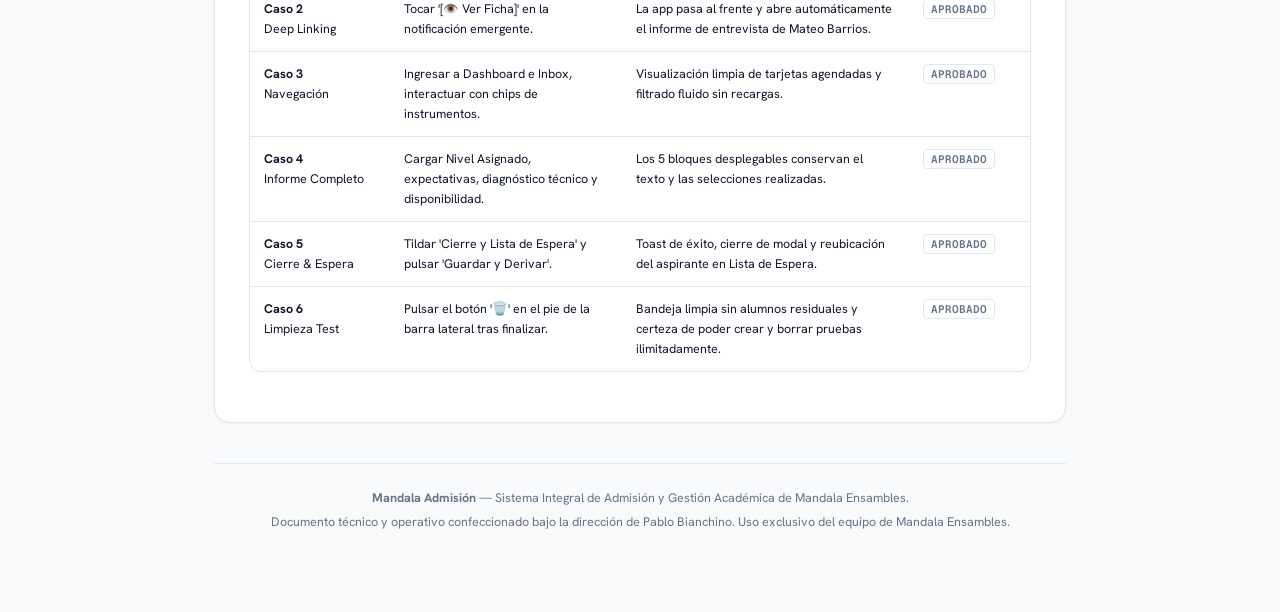
==== commit e2e01a4d: "deploy: v5.9.23 - Lista de espera con contadores, semaforo, circuito bicicletas, filtro dias sin con" ====
--- a/guia-evaluadores.html
+++ b/guia-evaluadores.html
@@ -851,7 +851,7 @@
                             <span class="step-tag">Pie de Sidebar</span>
                         </div>
                         <div class="step-desc">
-                            Al iniciar sesión con tu cuenta Google, dirigí la vista al <strong>pie de la barra lateral izquierda</strong> (debajo del botón de Notificaciones). Verificá que la etiqueta de versión (ejemplo: <span class="pill-key">v5.9.22</span>) coincida con la última versión comunicada por el Administrador.
+                            Al iniciar sesión con tu cuenta Google, dirigí la vista al <strong>pie de la barra lateral izquierda</strong> (debajo del botón de Notificaciones). Verificá que la etiqueta de versión (ejemplo: <span class="pill-key">v5.9.23</span>) coincida con la última versión comunicada por el Administrador.
                             <ul>
                                 <li>Si la versión difiere o parece desactualizada, forzá una recarga limpia presionando <span class="pill-key">Ctrl + F5</span> (o vaciá la caché de la PWA en el celular).</li>
                             </ul>
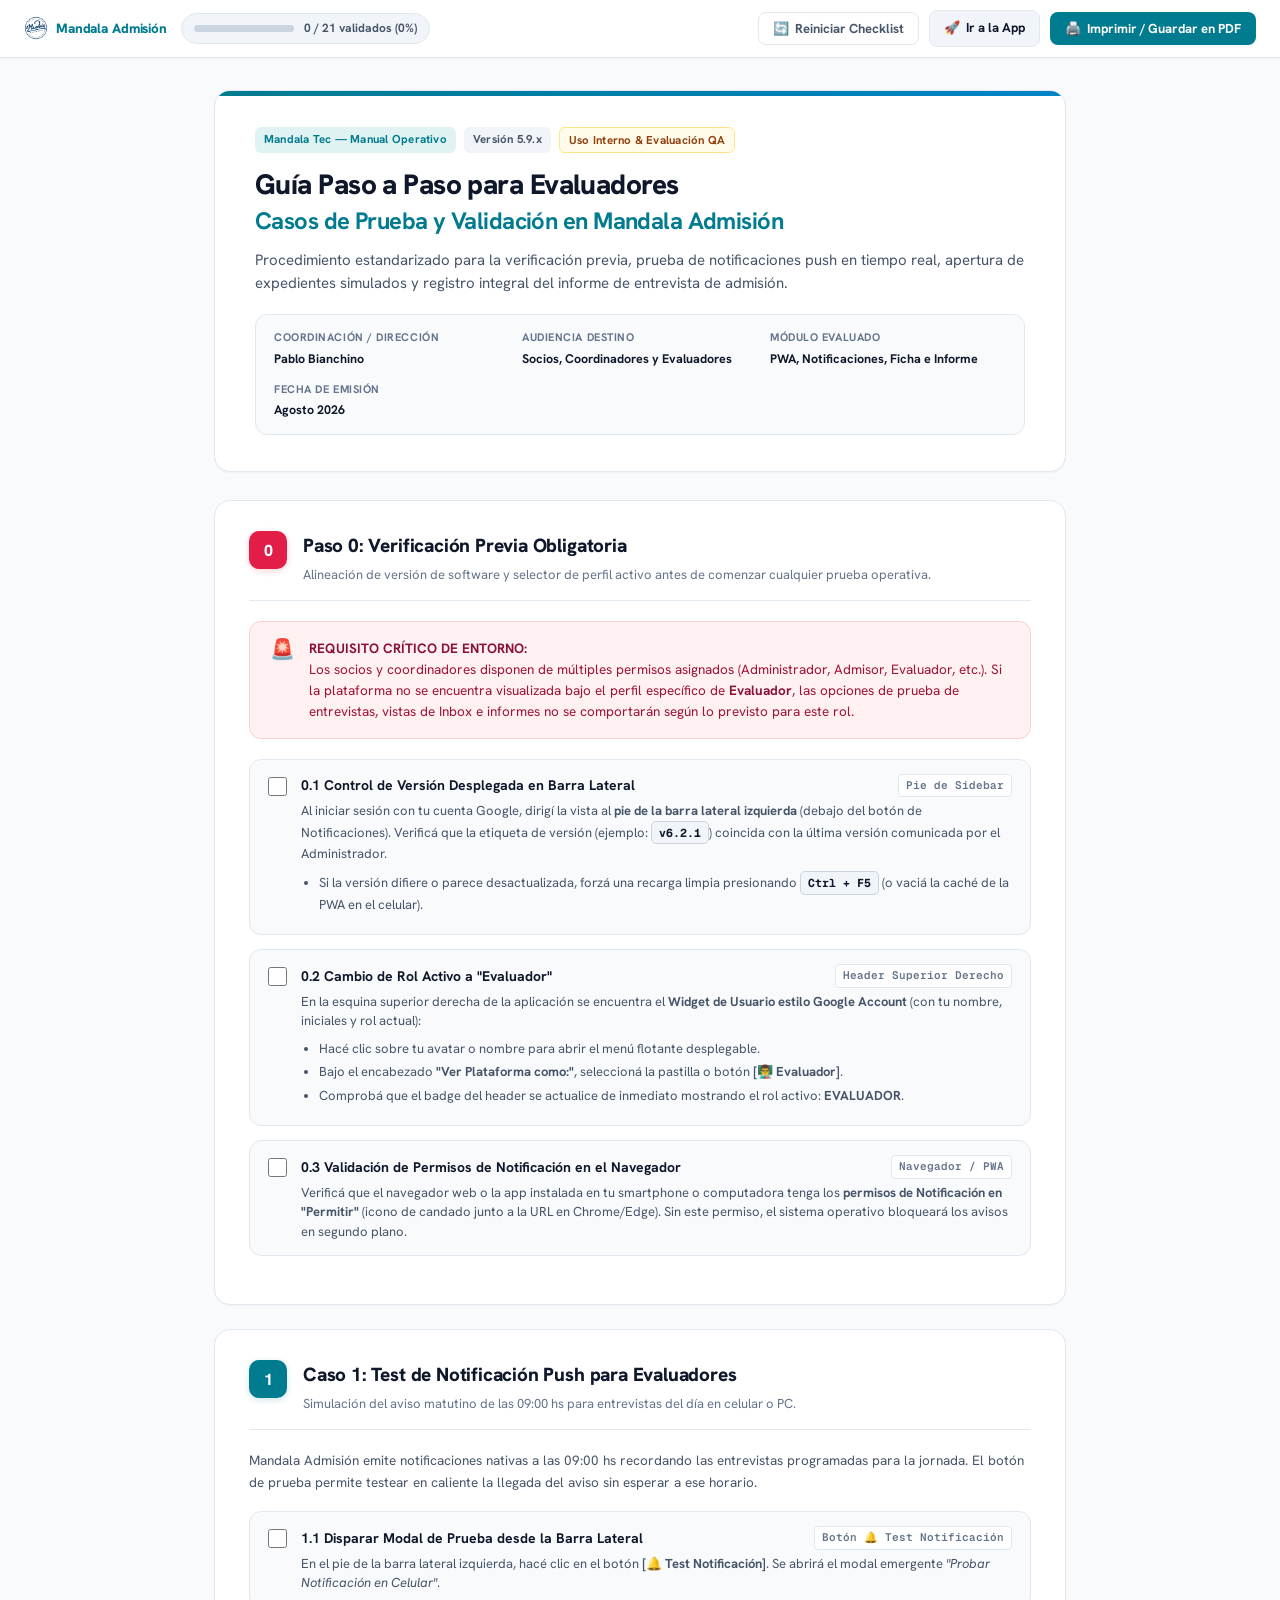
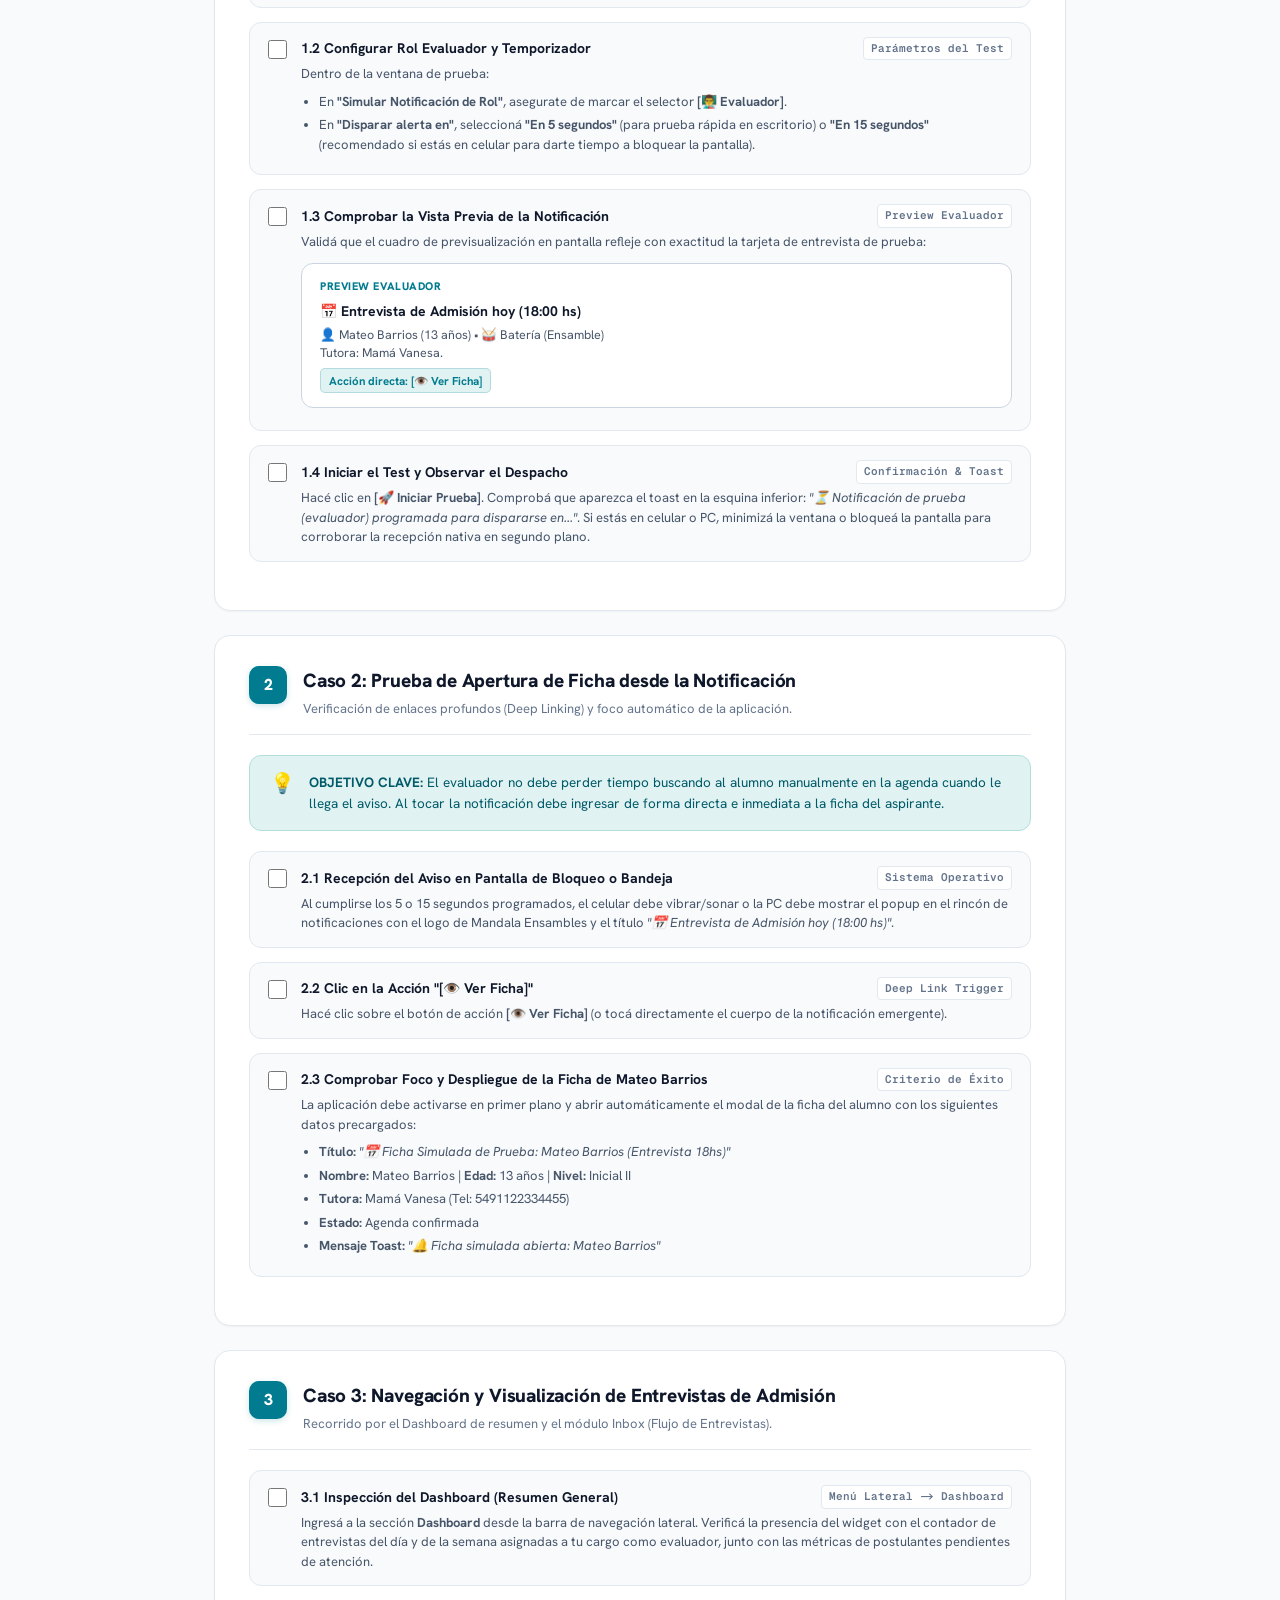
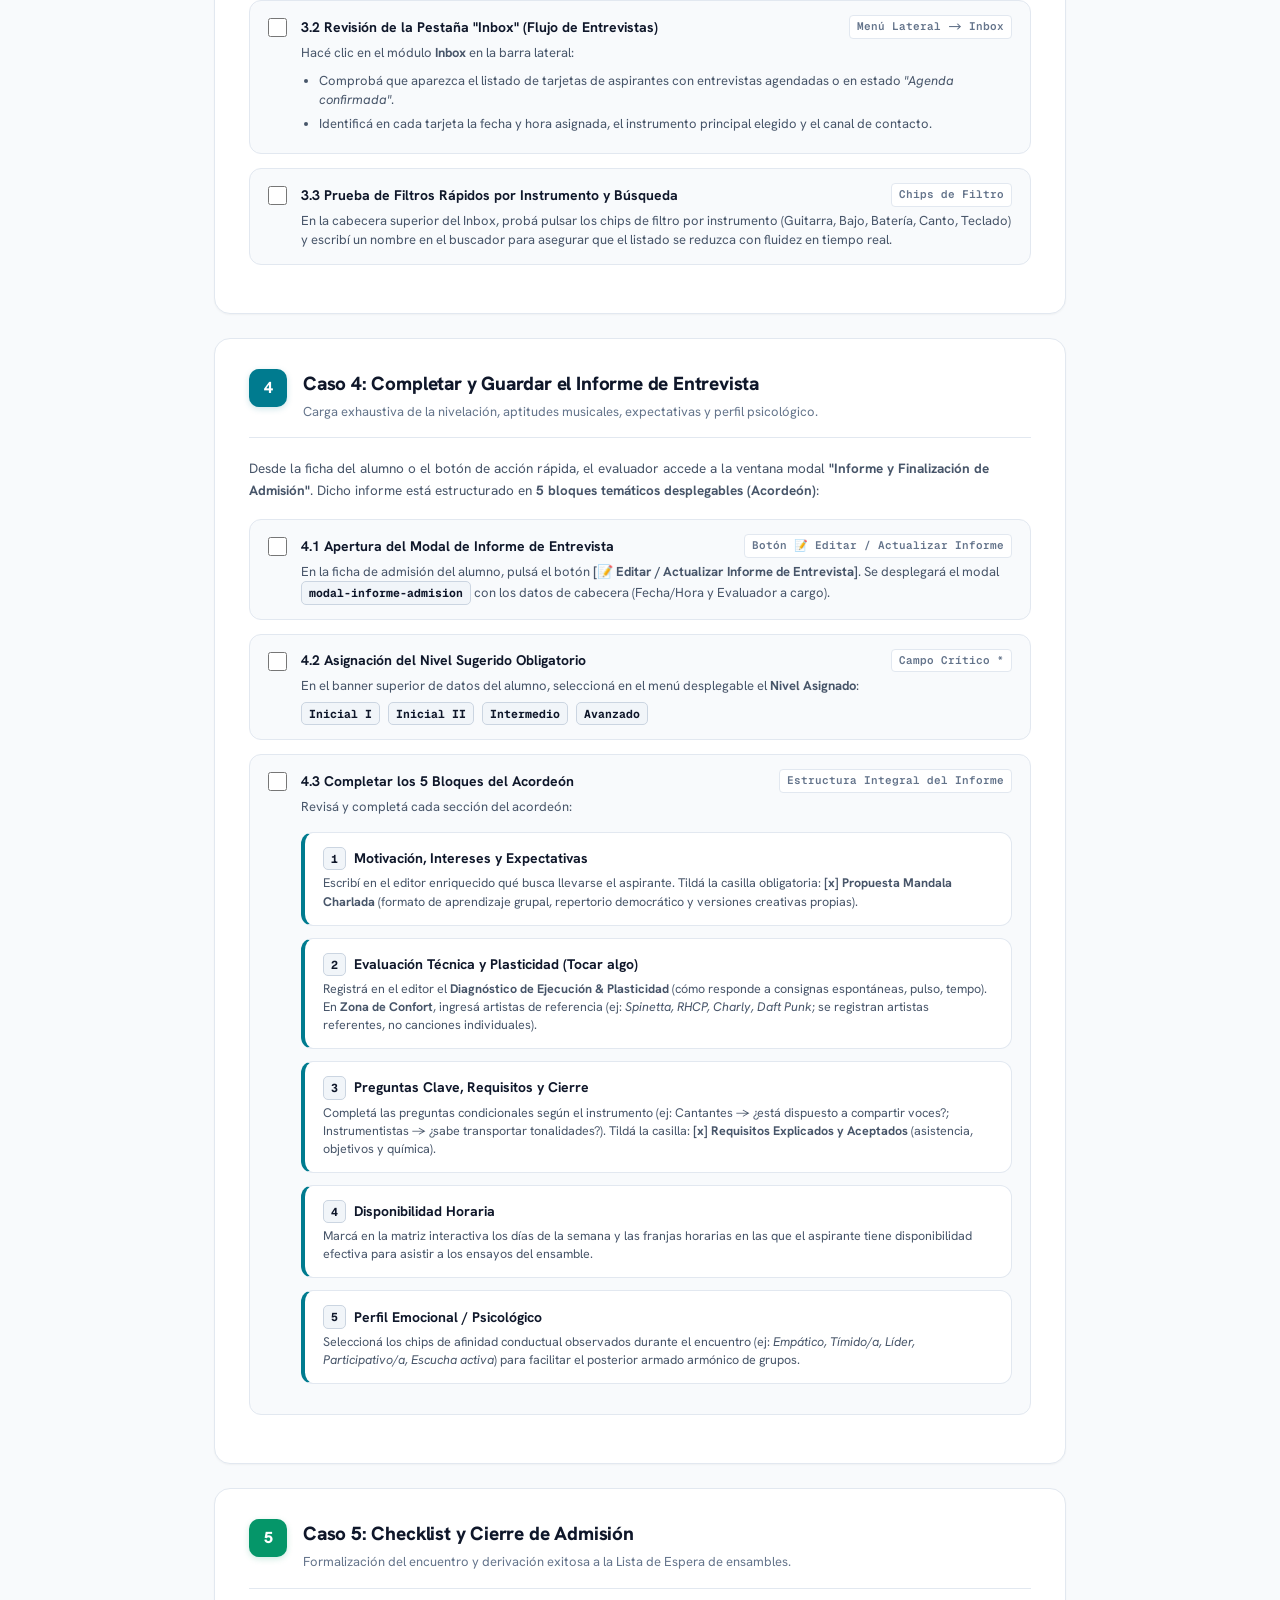
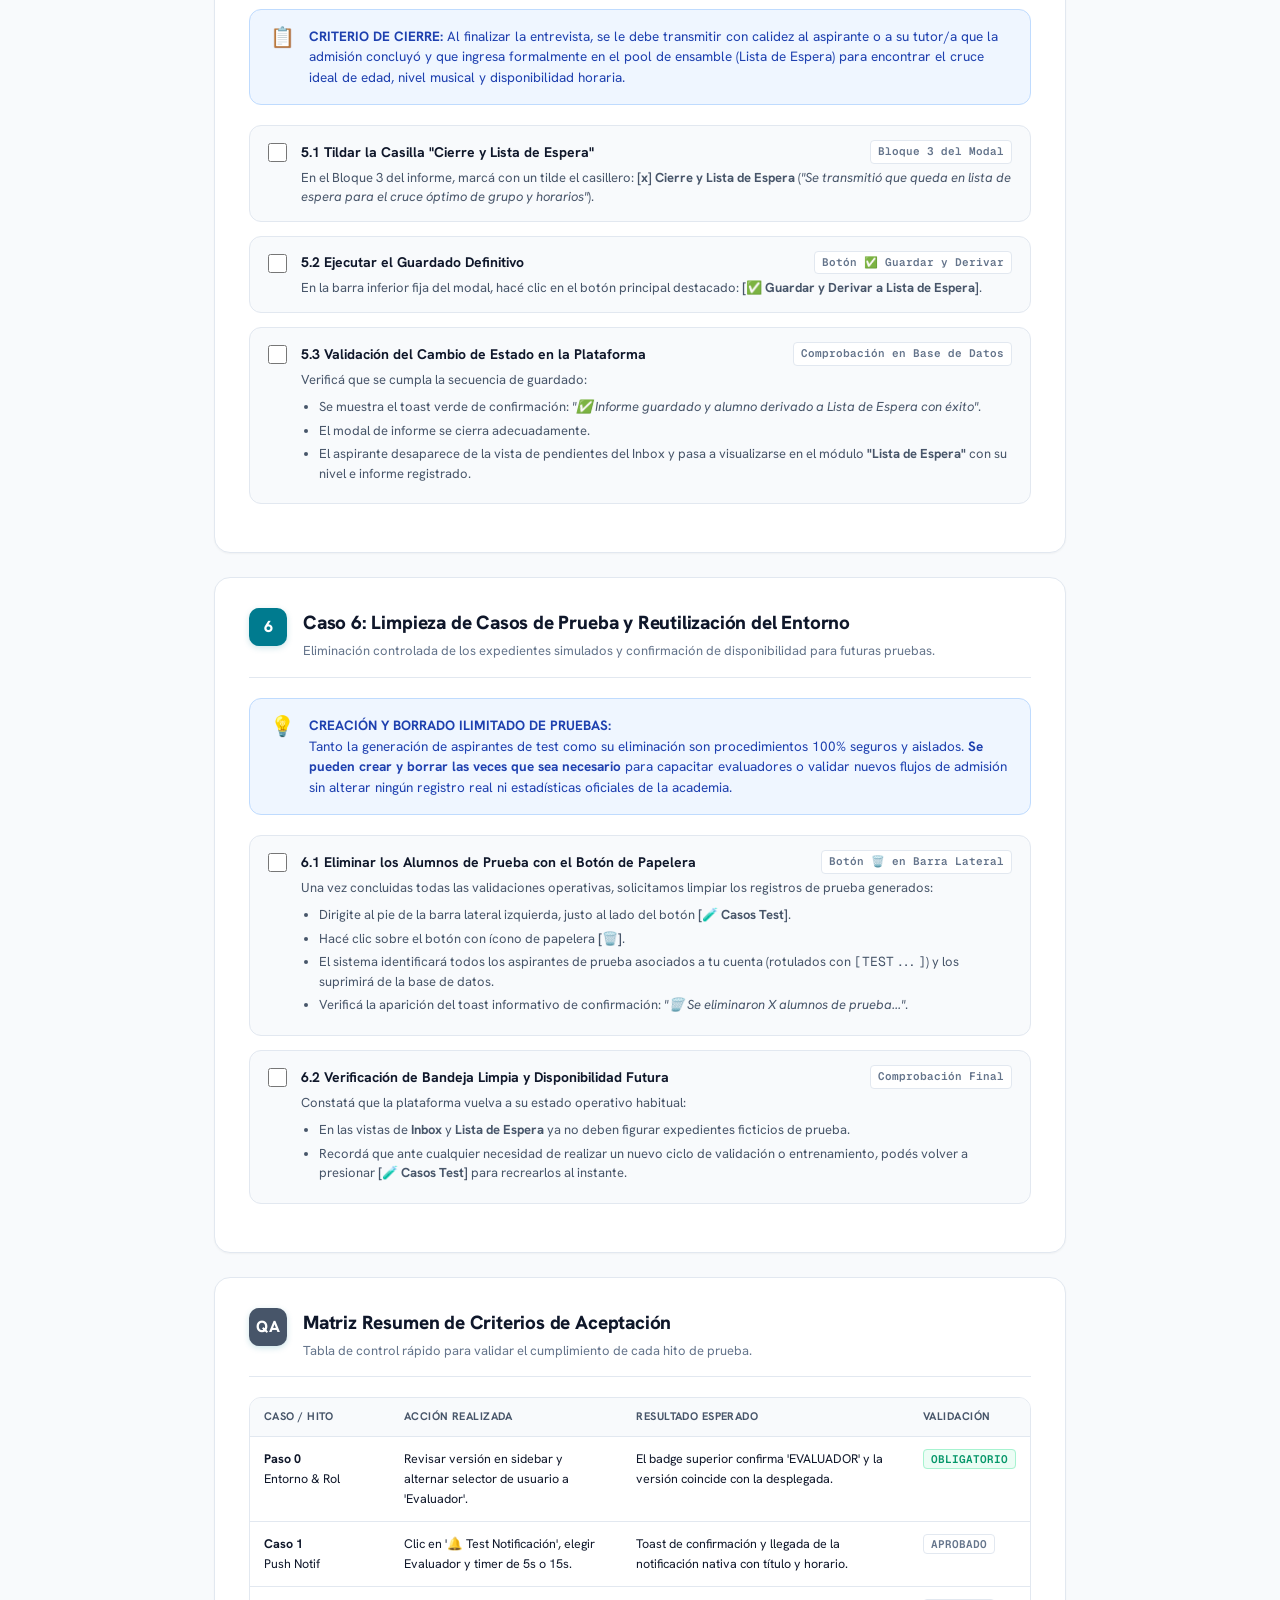
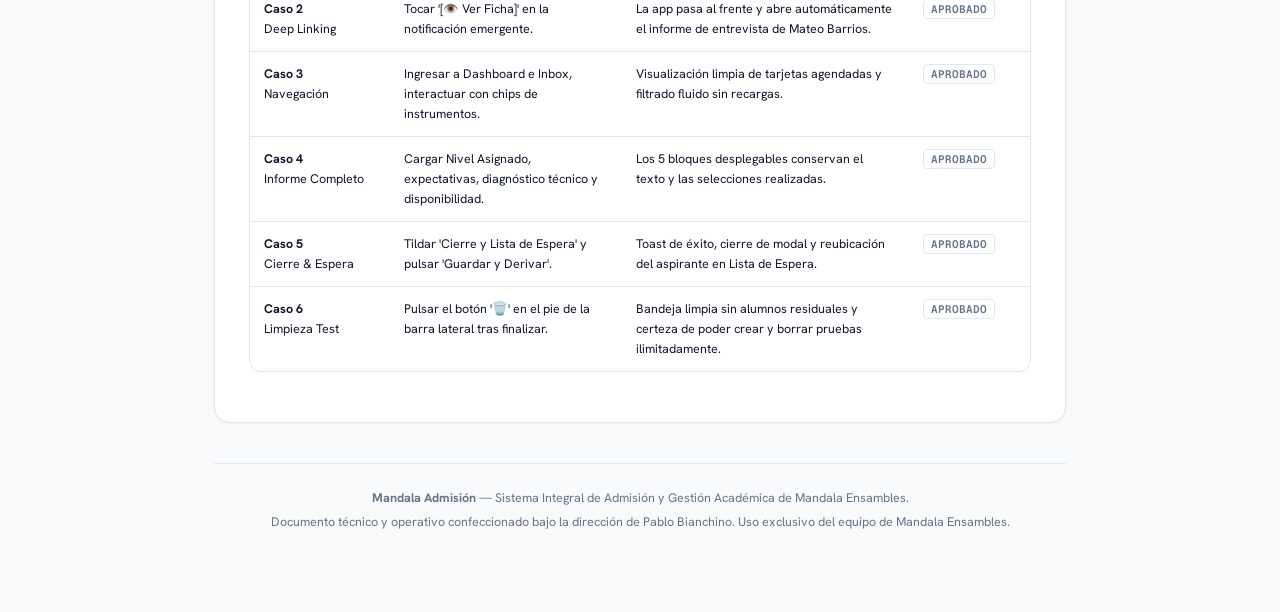
==== commit d72e11cc: "Release v6.2.1: BÃºsqueda de disponibilidad enriquecida con comparativa docente en vivo + ReubicaciÃ" ====
--- a/guia-evaluadores.html
+++ b/guia-evaluadores.html
@@ -851,7 +851,7 @@
                             <span class="step-tag">Pie de Sidebar</span>
                         </div>
                         <div class="step-desc">
-                            Al iniciar sesión con tu cuenta Google, dirigí la vista al <strong>pie de la barra lateral izquierda</strong> (debajo del botón de Notificaciones). Verificá que la etiqueta de versión (ejemplo: <span class="pill-key">v5.9.23</span>) coincida con la última versión comunicada por el Administrador.
+                            Al iniciar sesión con tu cuenta Google, dirigí la vista al <strong>pie de la barra lateral izquierda</strong> (debajo del botón de Notificaciones). Verificá que la etiqueta de versión (ejemplo: <span class="pill-key">v6.2.1</span>) coincida con la última versión comunicada por el Administrador.
                             <ul>
                                 <li>Si la versión difiere o parece desactualizada, forzá una recarga limpia presionando <span class="pill-key">Ctrl + F5</span> (o vaciá la caché de la PWA en el celular).</li>
                             </ul>
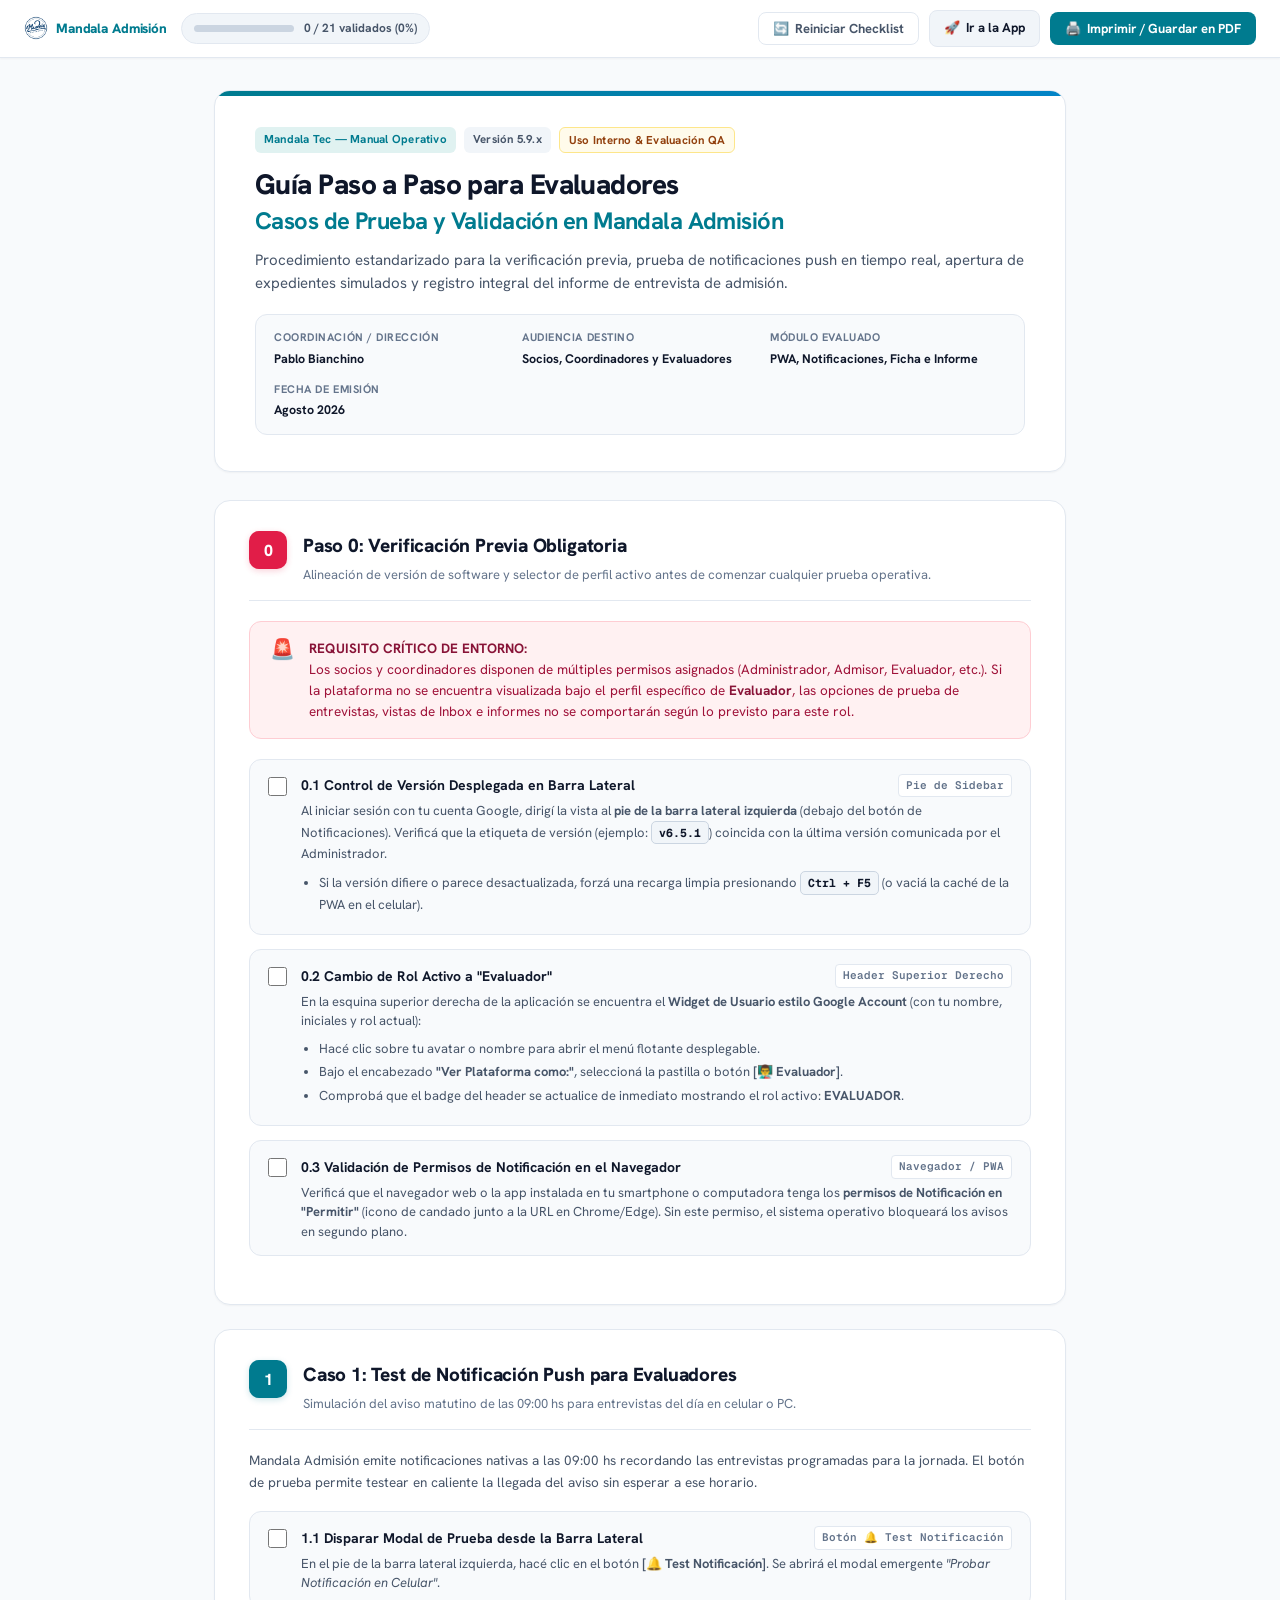
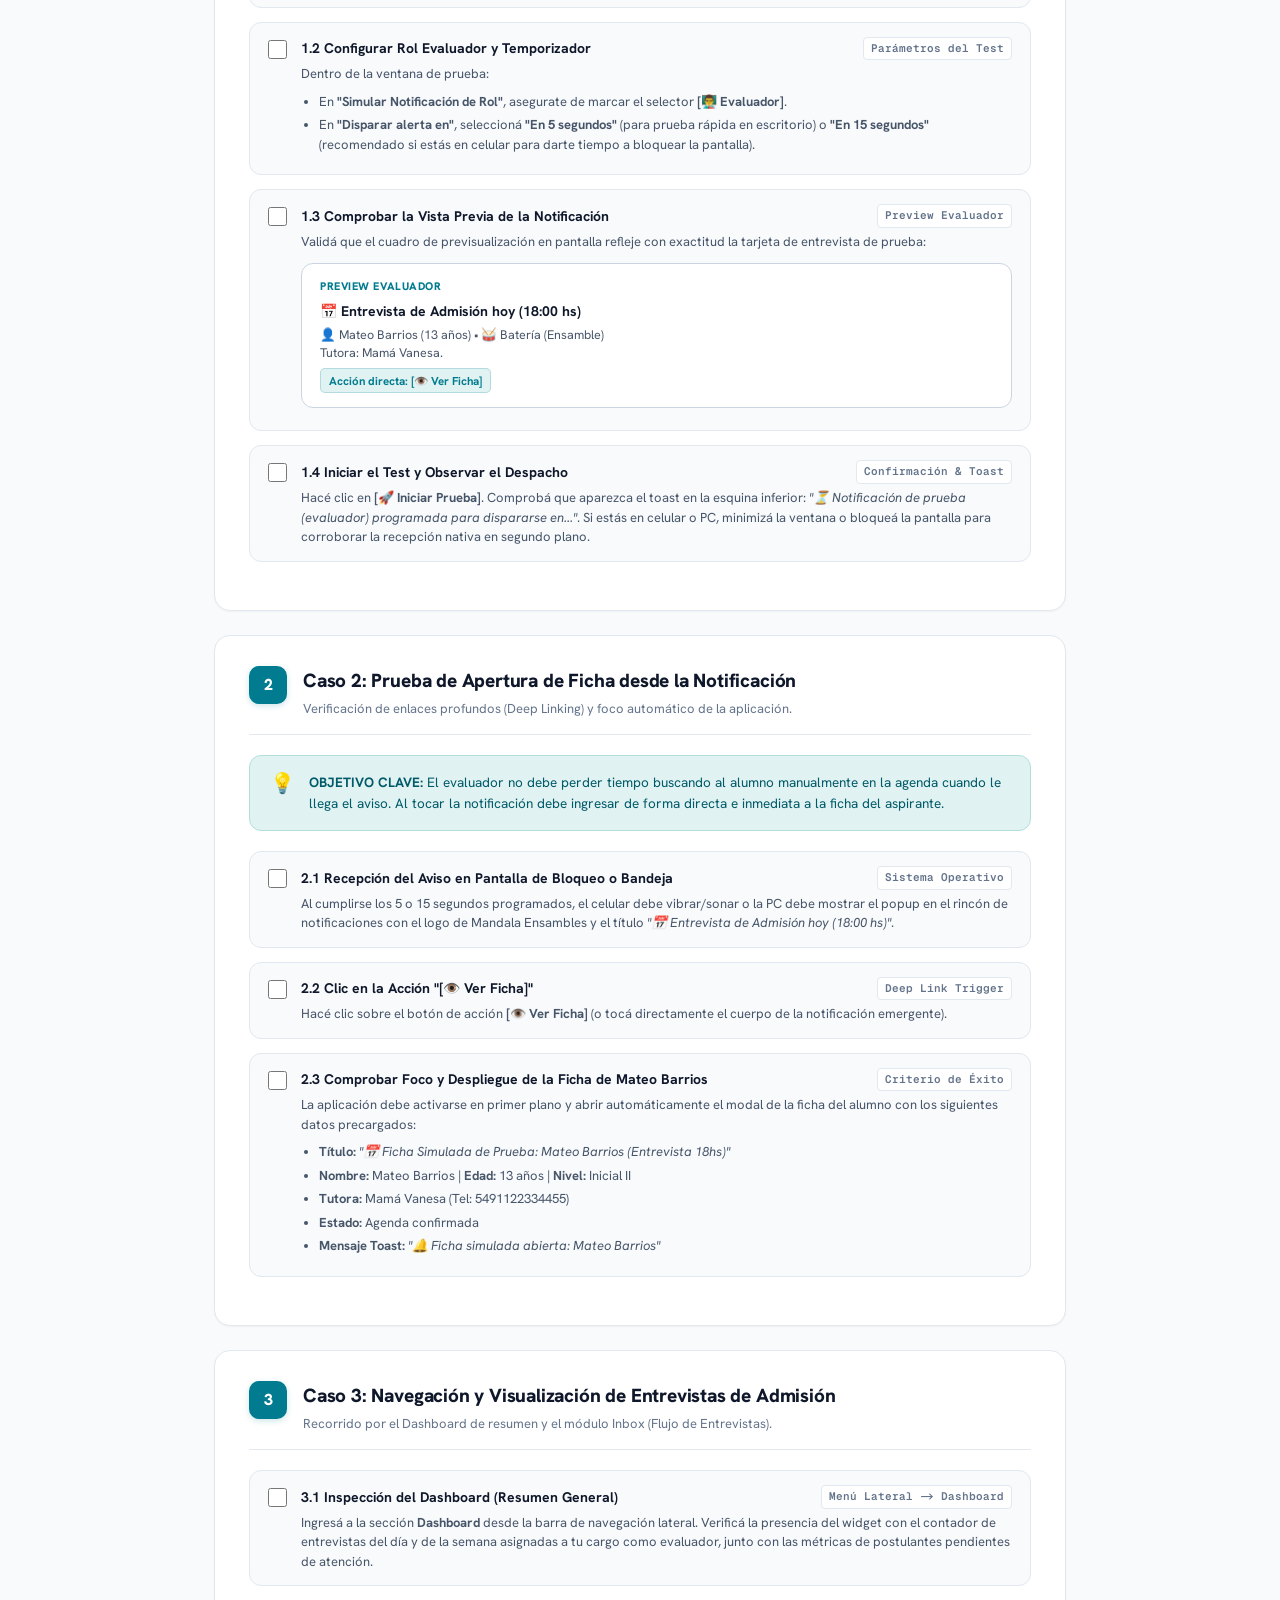
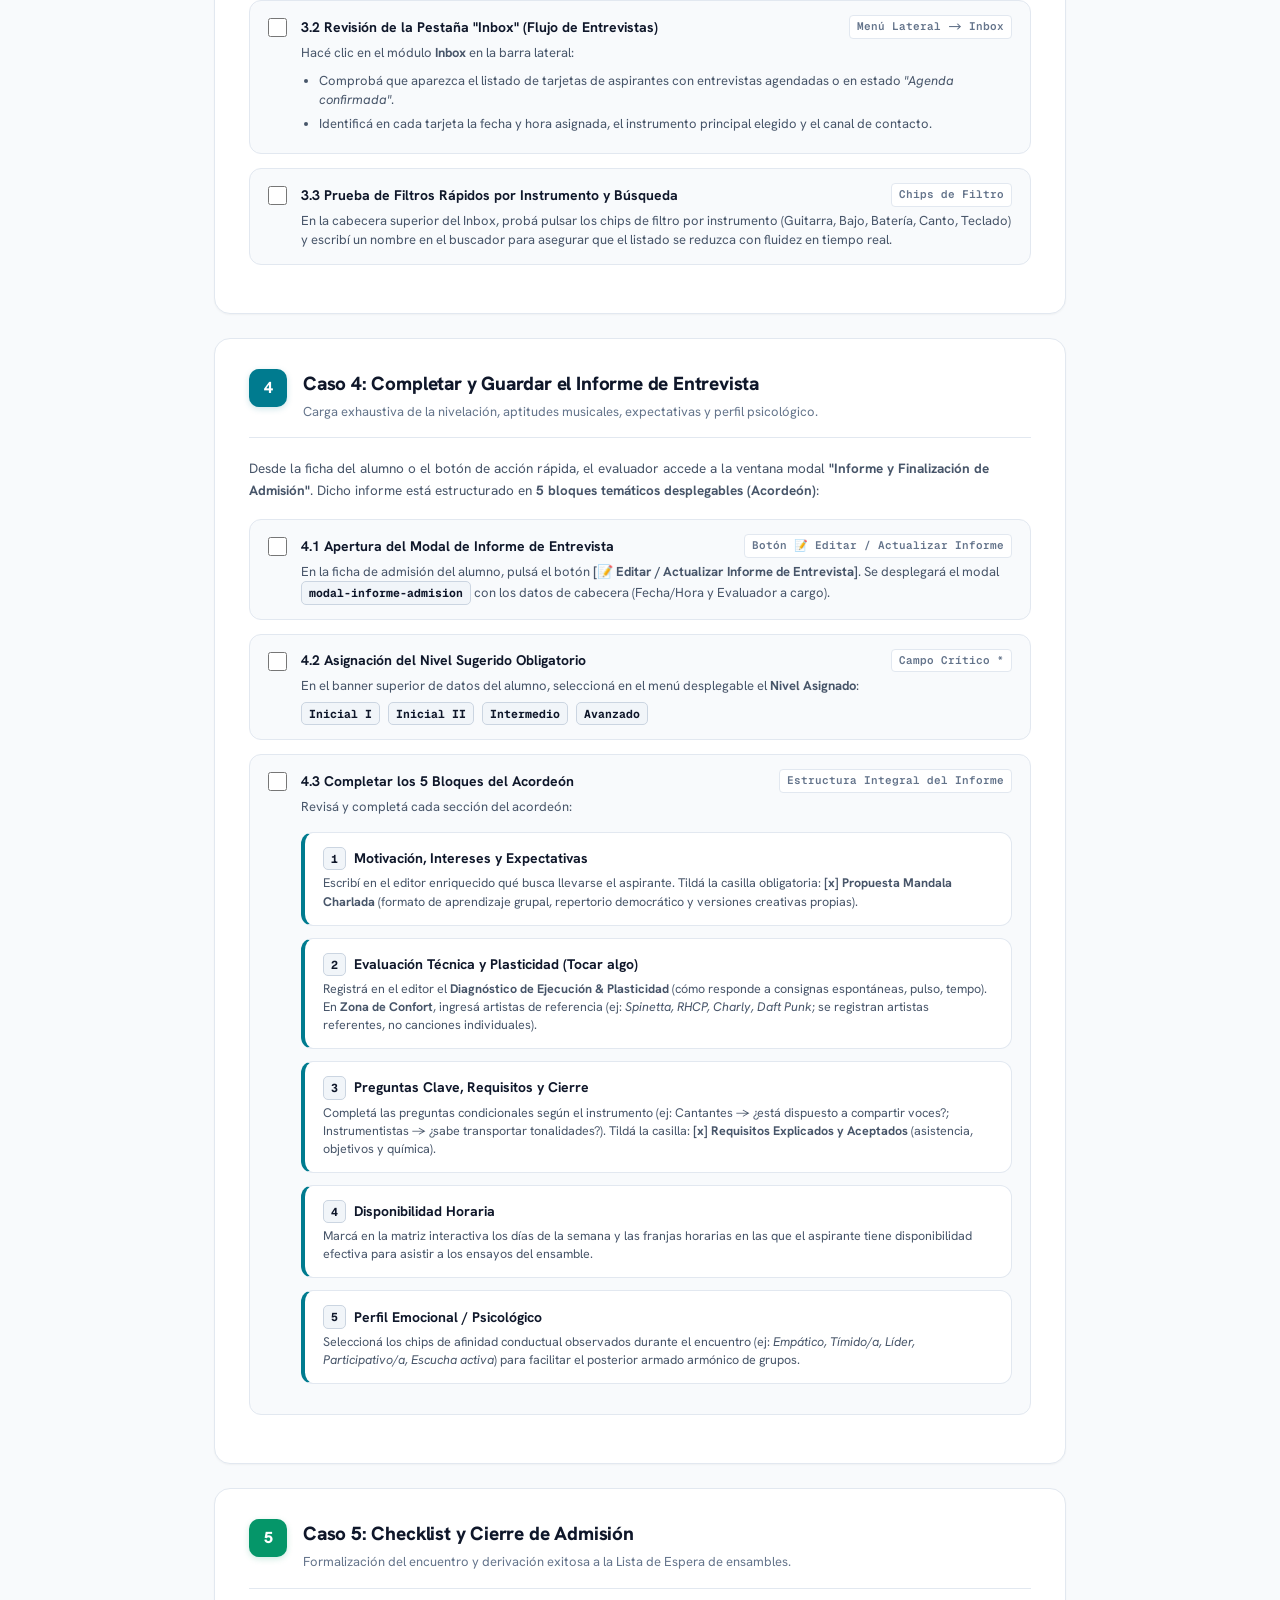
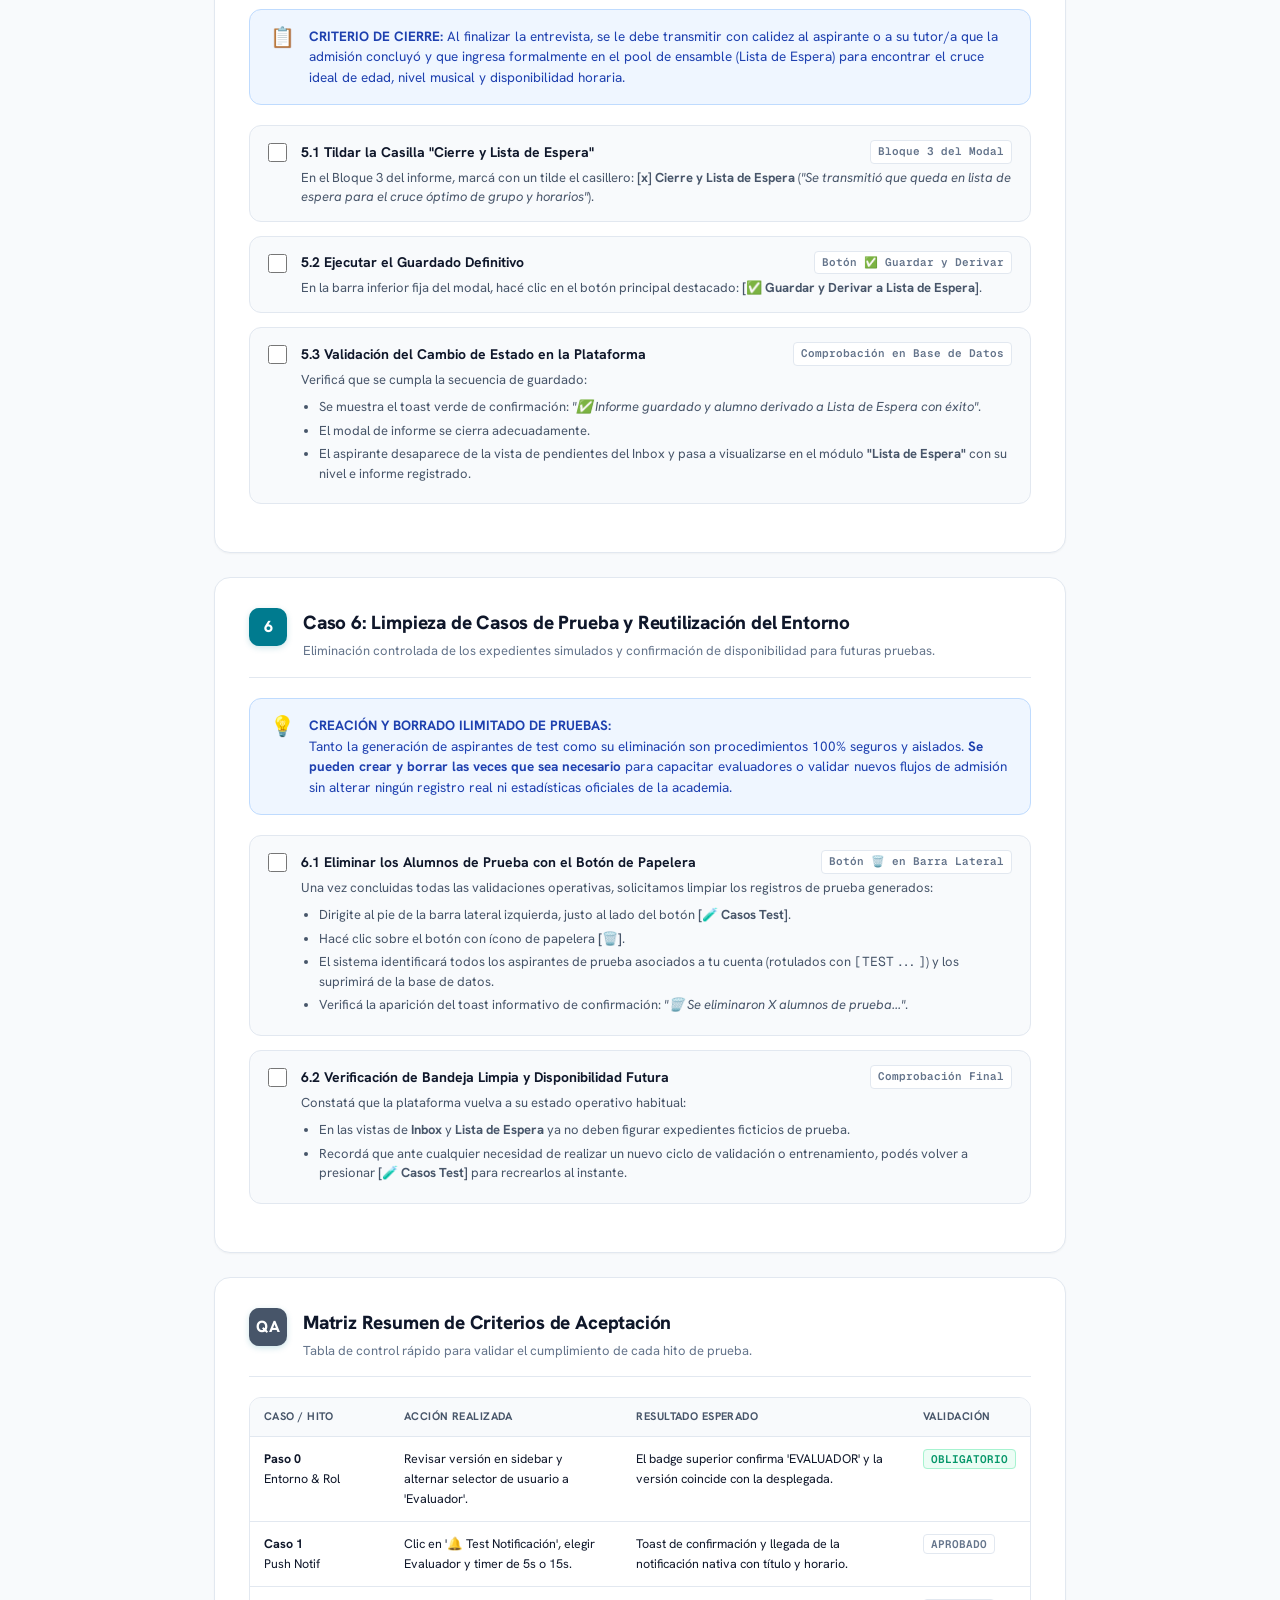
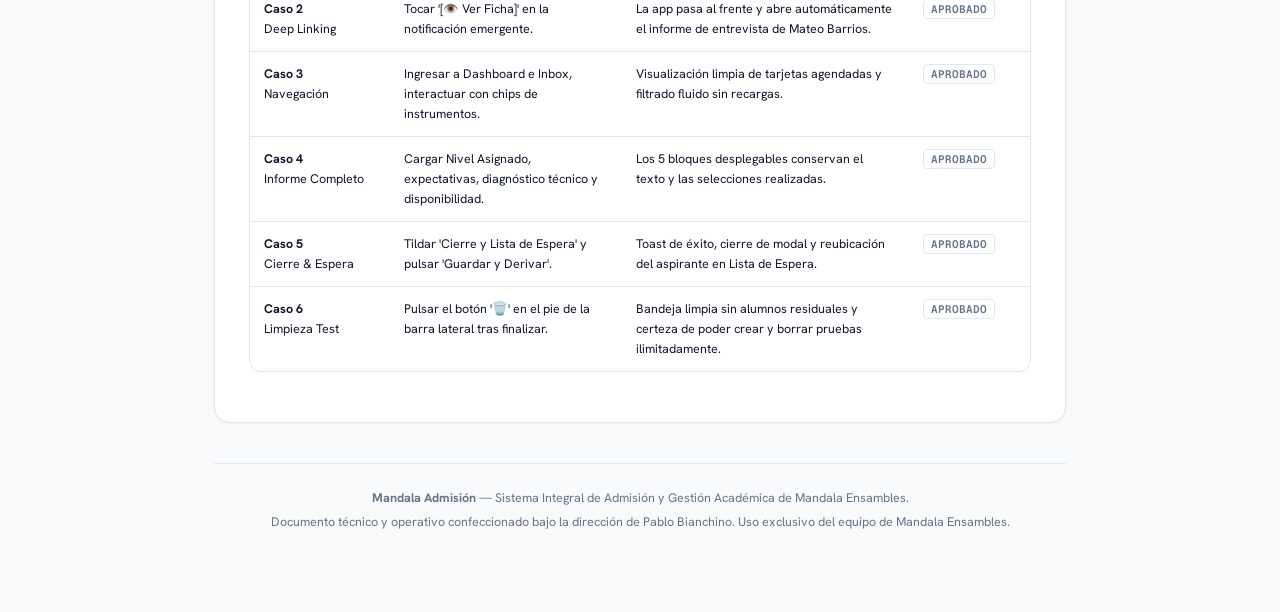
==== commit de1173ee: "Release v6.5.1: Boton Suscripcion Abonada + Checklist 4 pasos + Normalizacion Altas Finalizadas + Fe" ====
--- a/guia-evaluadores.html
+++ b/guia-evaluadores.html
@@ -851,7 +851,7 @@
                             <span class="step-tag">Pie de Sidebar</span>
                         </div>
                         <div class="step-desc">
-                            Al iniciar sesión con tu cuenta Google, dirigí la vista al <strong>pie de la barra lateral izquierda</strong> (debajo del botón de Notificaciones). Verificá que la etiqueta de versión (ejemplo: <span class="pill-key">v6.2.1</span>) coincida con la última versión comunicada por el Administrador.
+                            Al iniciar sesión con tu cuenta Google, dirigí la vista al <strong>pie de la barra lateral izquierda</strong> (debajo del botón de Notificaciones). Verificá que la etiqueta de versión (ejemplo: <span class="pill-key">v6.5.1</span>) coincida con la última versión comunicada por el Administrador.
                             <ul>
                                 <li>Si la versión difiere o parece desactualizada, forzá una recarga limpia presionando <span class="pill-key">Ctrl + F5</span> (o vaciá la caché de la PWA en el celular).</li>
                             </ul>
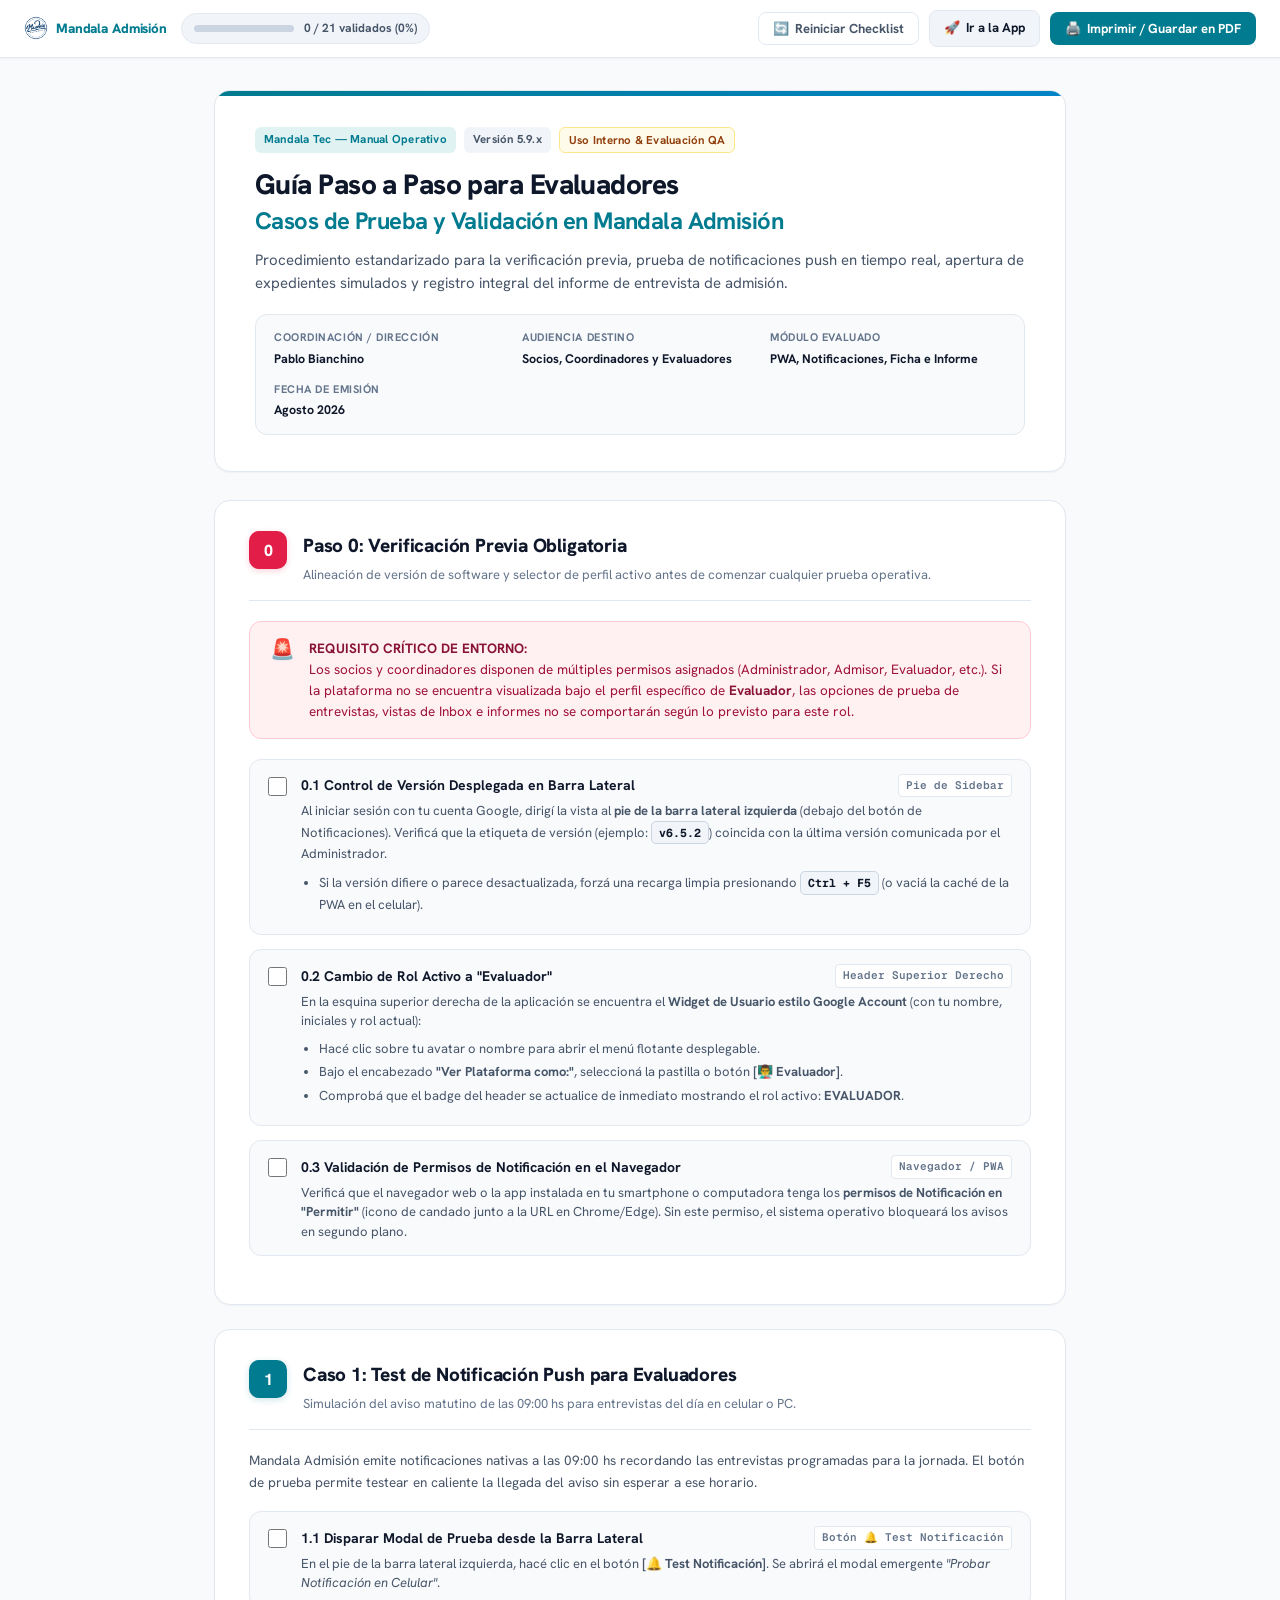
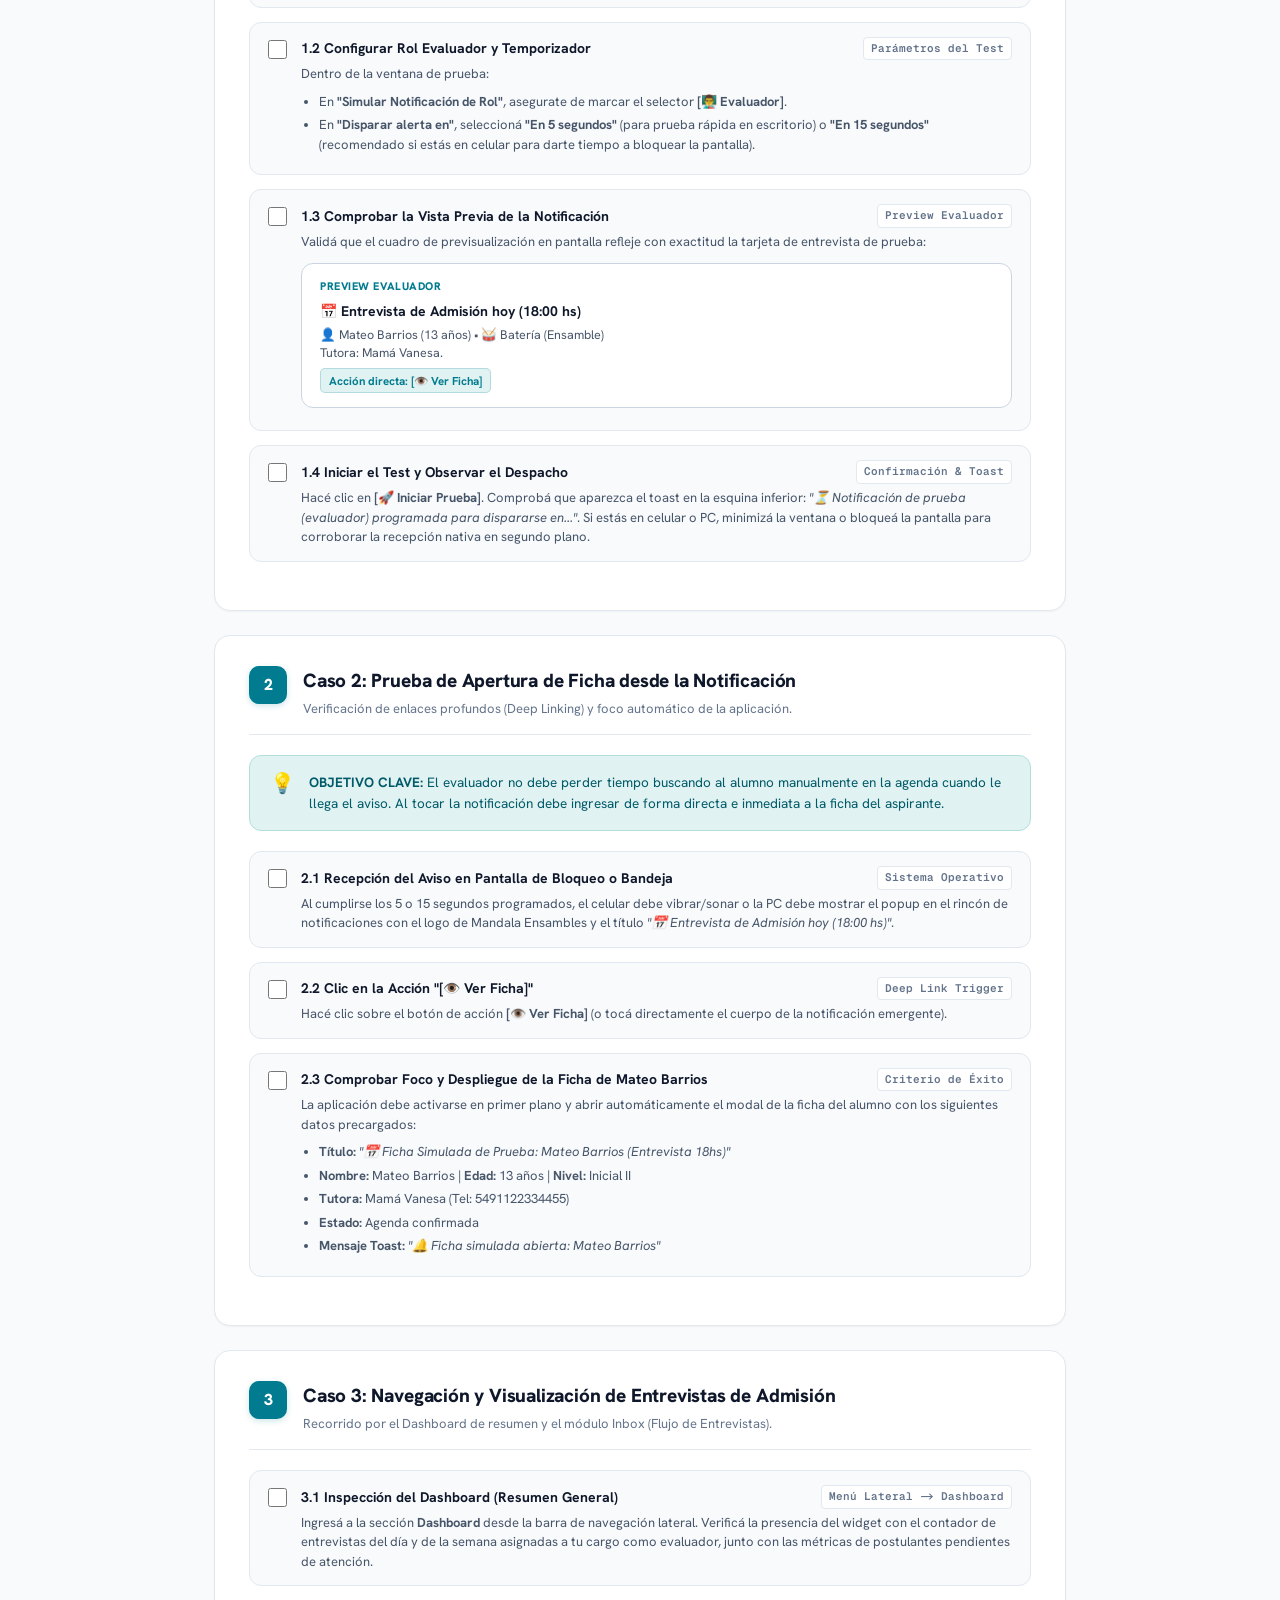
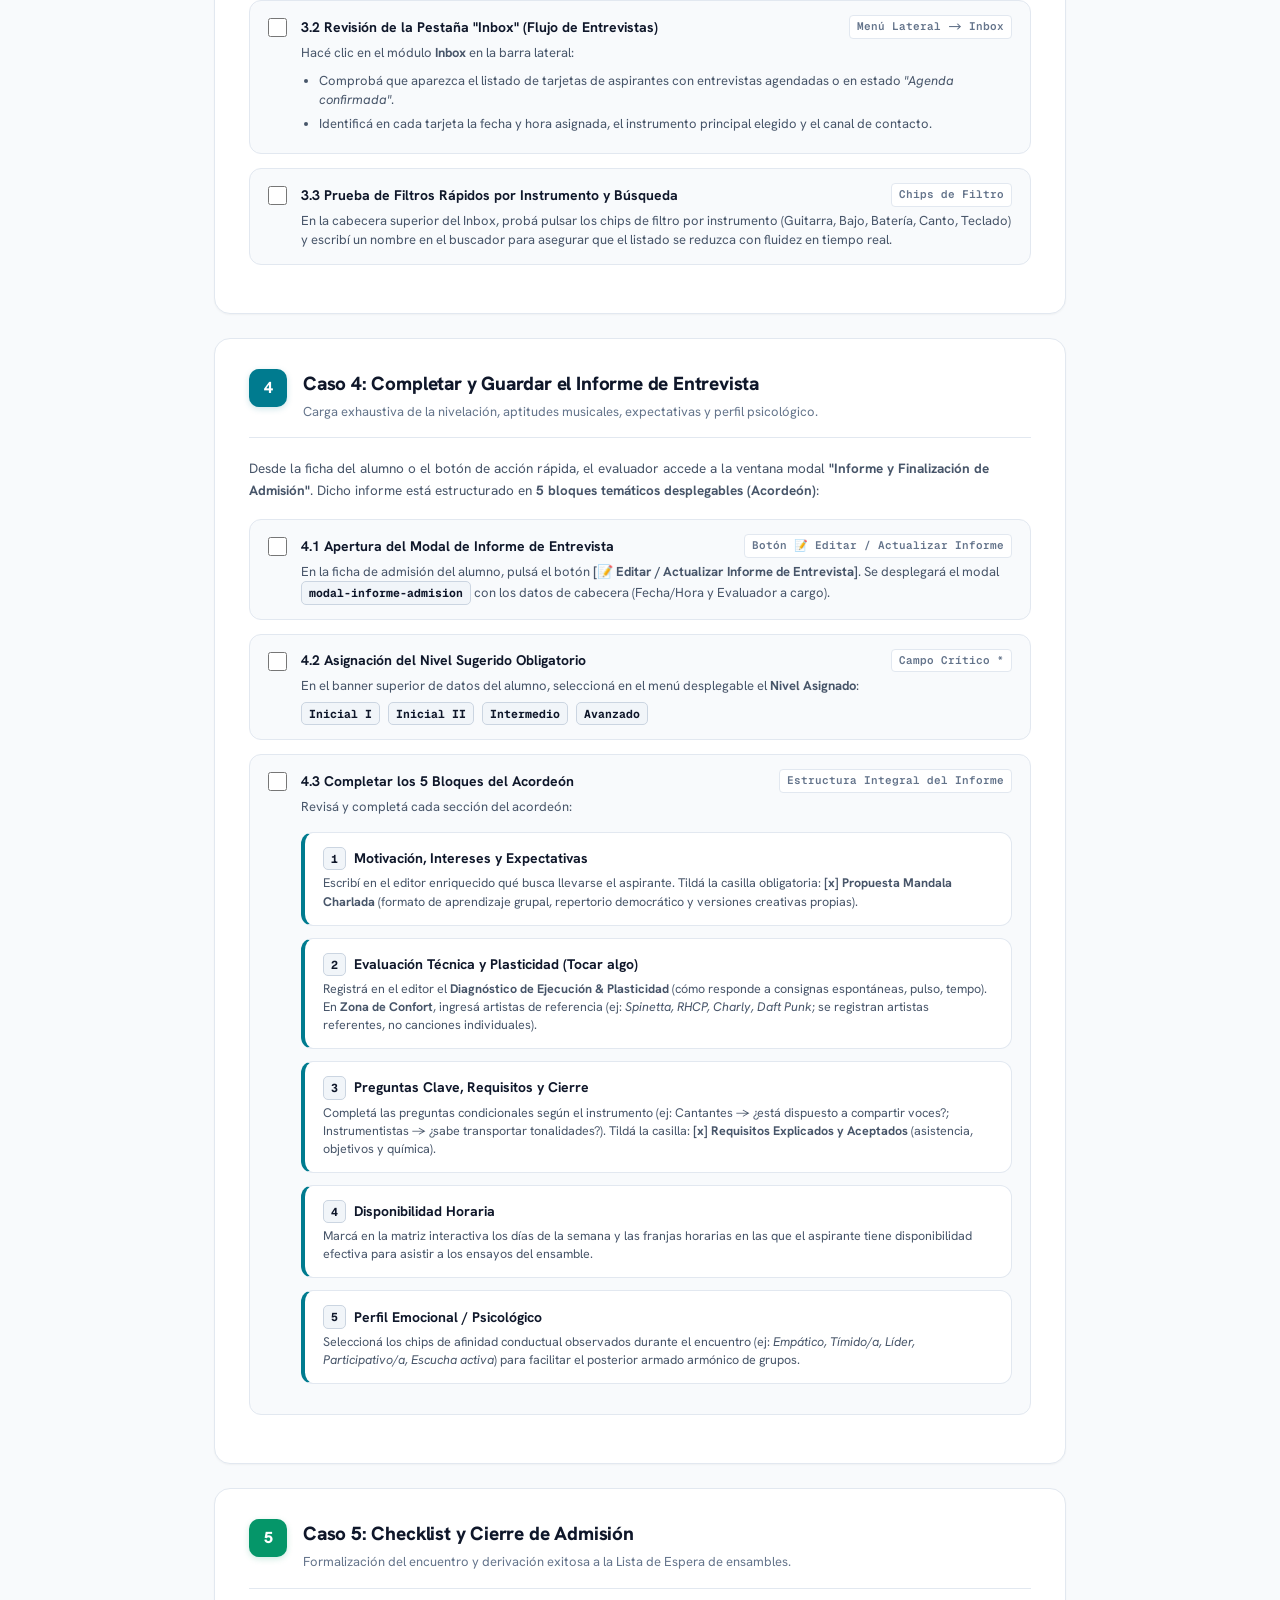
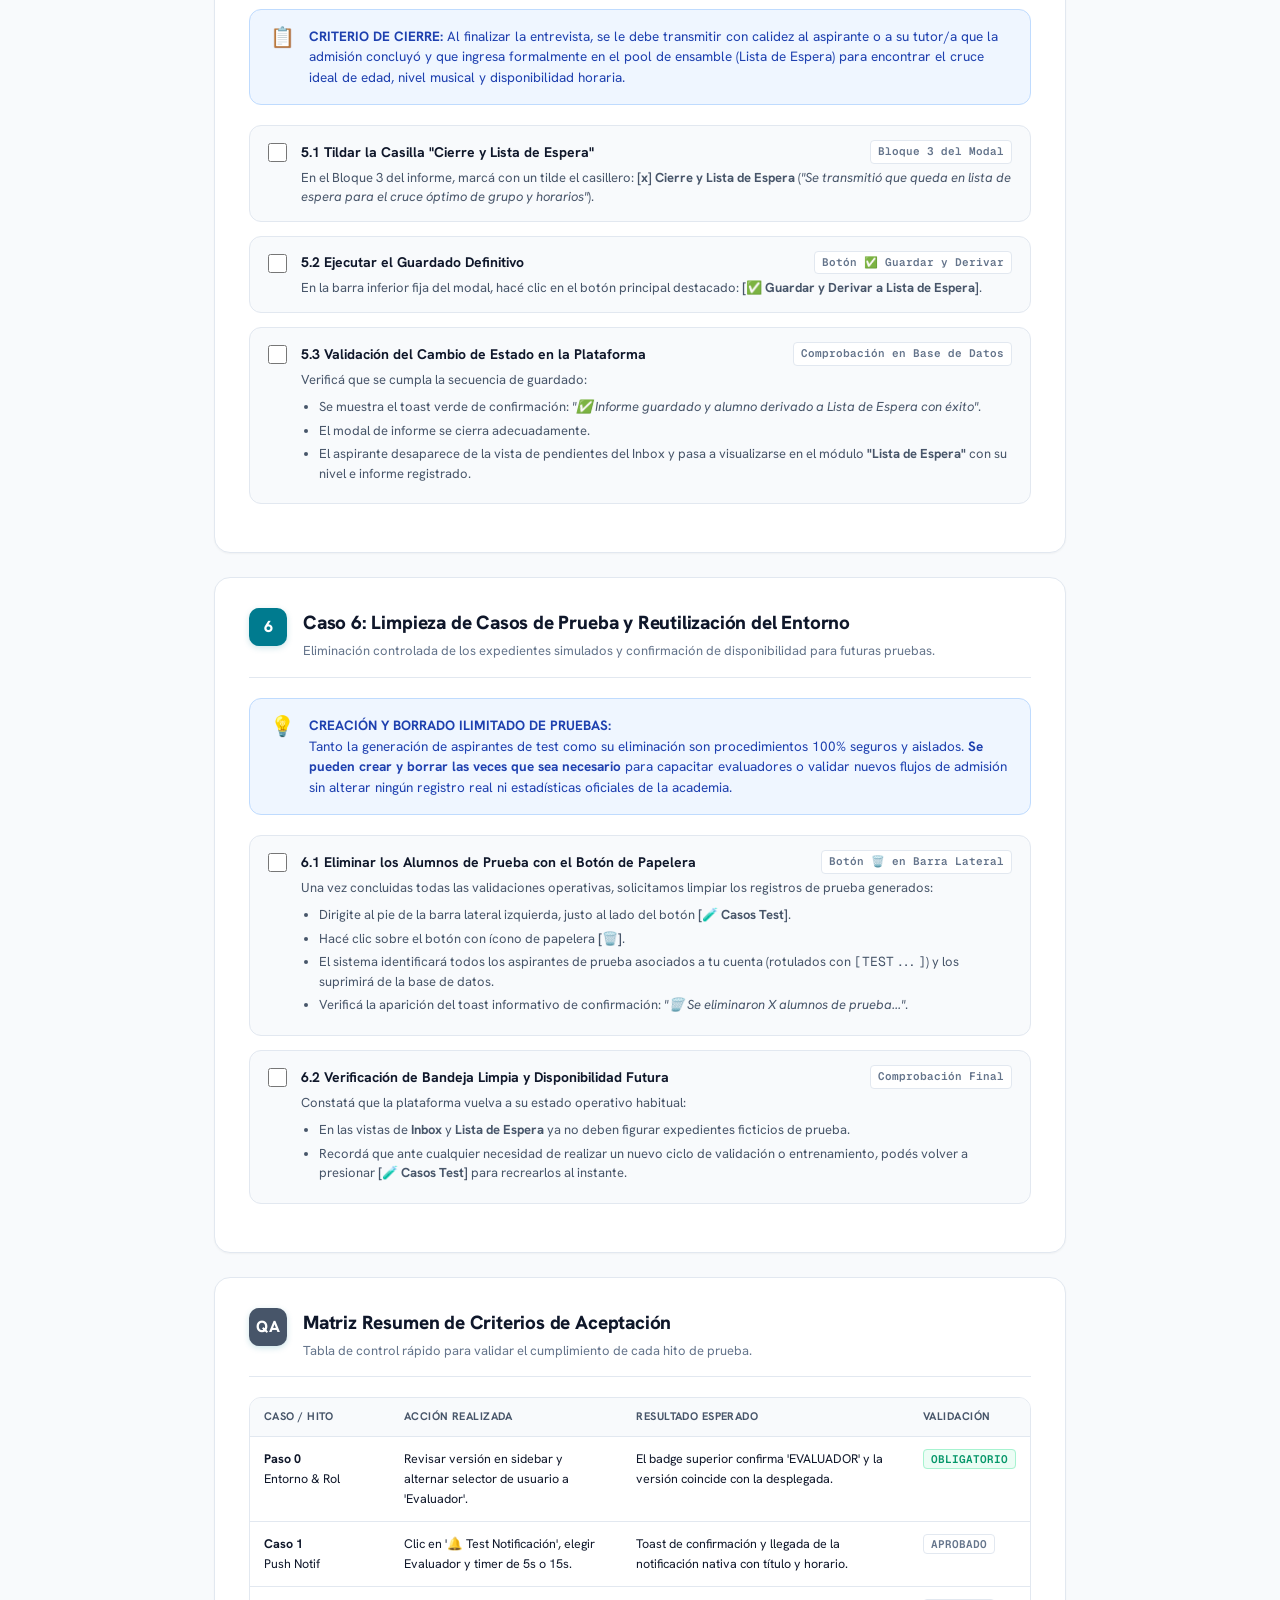
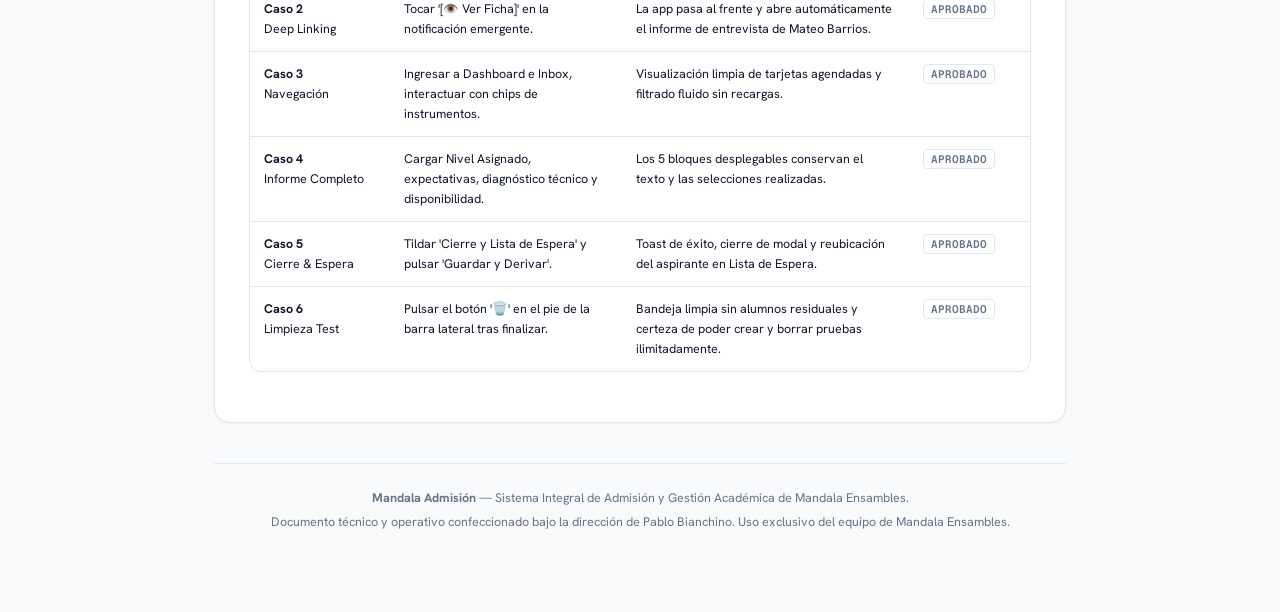
==== commit 3bf98a8e: "deploy: v6.6.5 corrección botón buscar agenda y auditoría integral de acciones" ====
--- a/guia-evaluadores.html
+++ b/guia-evaluadores.html
@@ -851,7 +851,7 @@
                             <span class="step-tag">Pie de Sidebar</span>
                         </div>
                         <div class="step-desc">
-                            Al iniciar sesión con tu cuenta Google, dirigí la vista al <strong>pie de la barra lateral izquierda</strong> (debajo del botón de Notificaciones). Verificá que la etiqueta de versión (ejemplo: <span class="pill-key">v6.5.1</span>) coincida con la última versión comunicada por el Administrador.
+                            Al iniciar sesión con tu cuenta Google, dirigí la vista al <strong>pie de la barra lateral izquierda</strong> (debajo del botón de Notificaciones). Verificá que la etiqueta de versión (ejemplo: <span class="pill-key">v6.5.2</span>) coincida con la última versión comunicada por el Administrador.
                             <ul>
                                 <li>Si la versión difiere o parece desactualizada, forzá una recarga limpia presionando <span class="pill-key">Ctrl + F5</span> (o vaciá la caché de la PWA en el celular).</li>
                             </ul>
